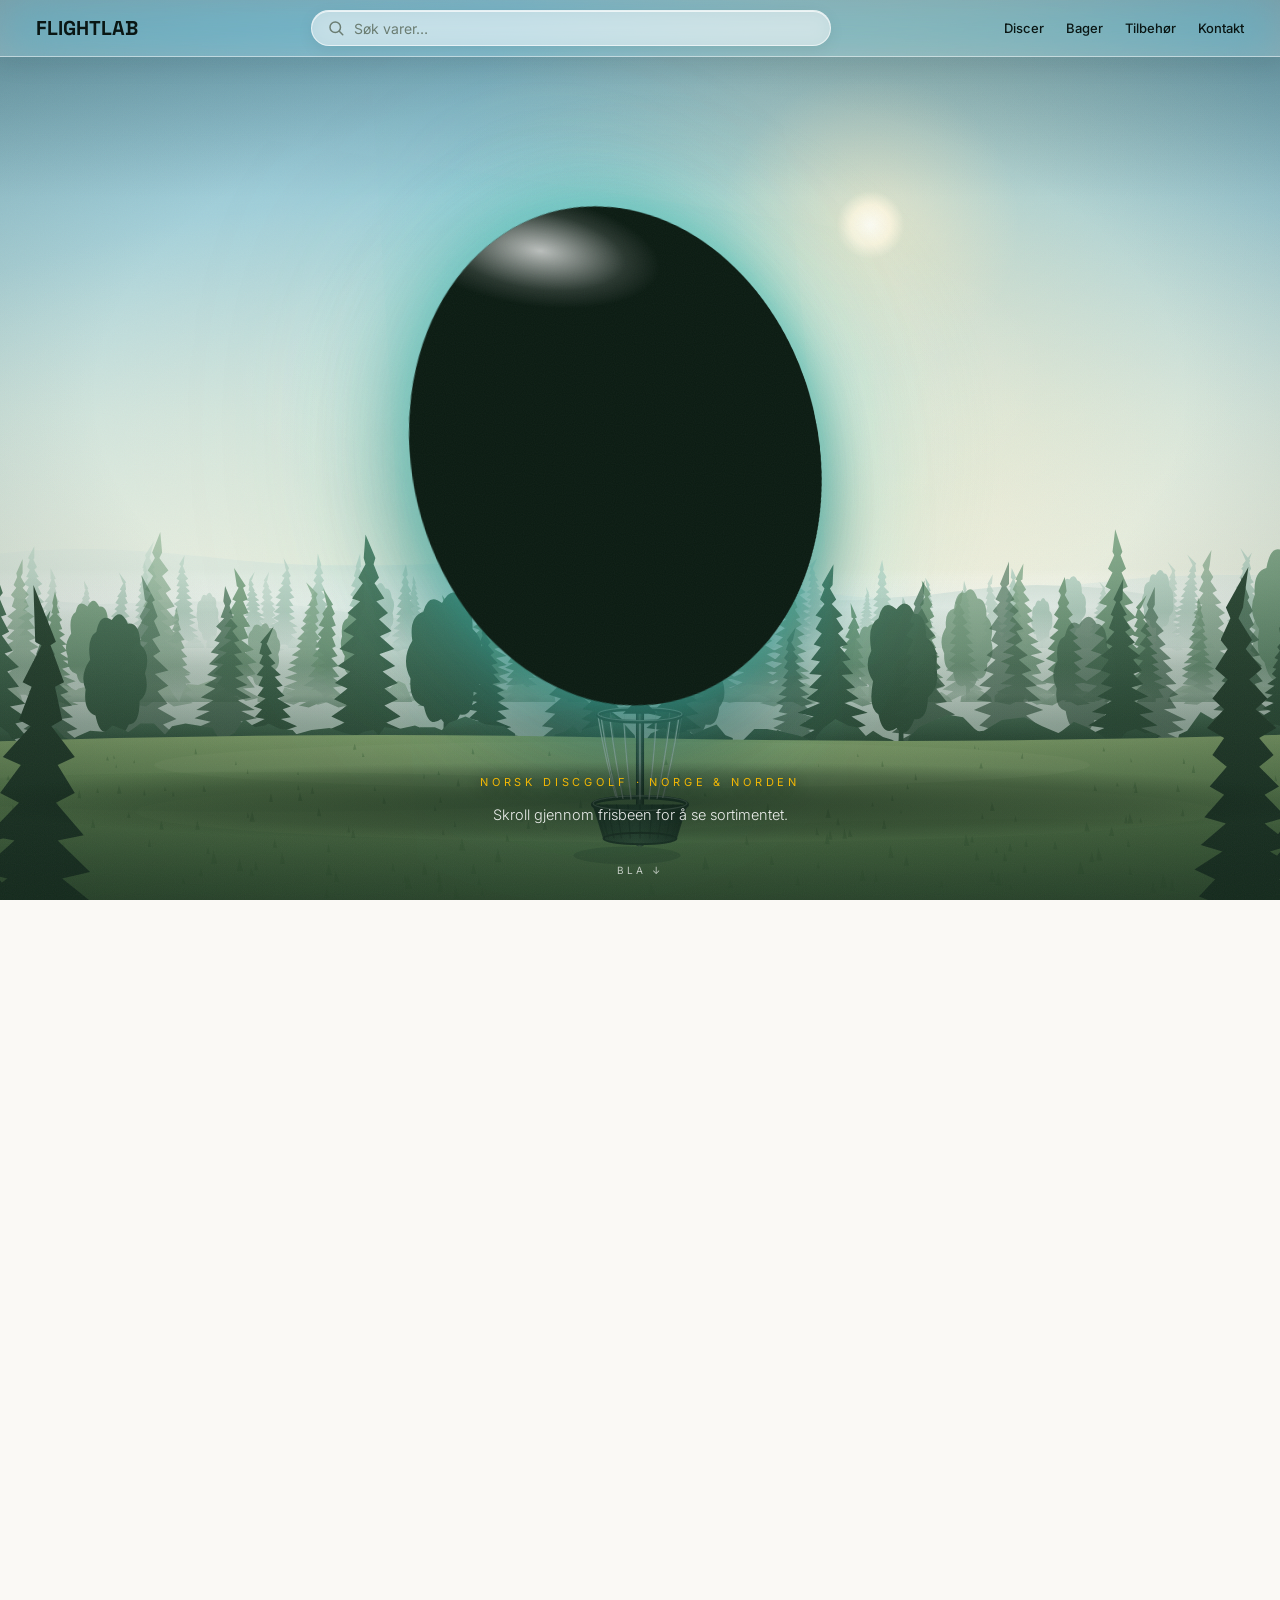
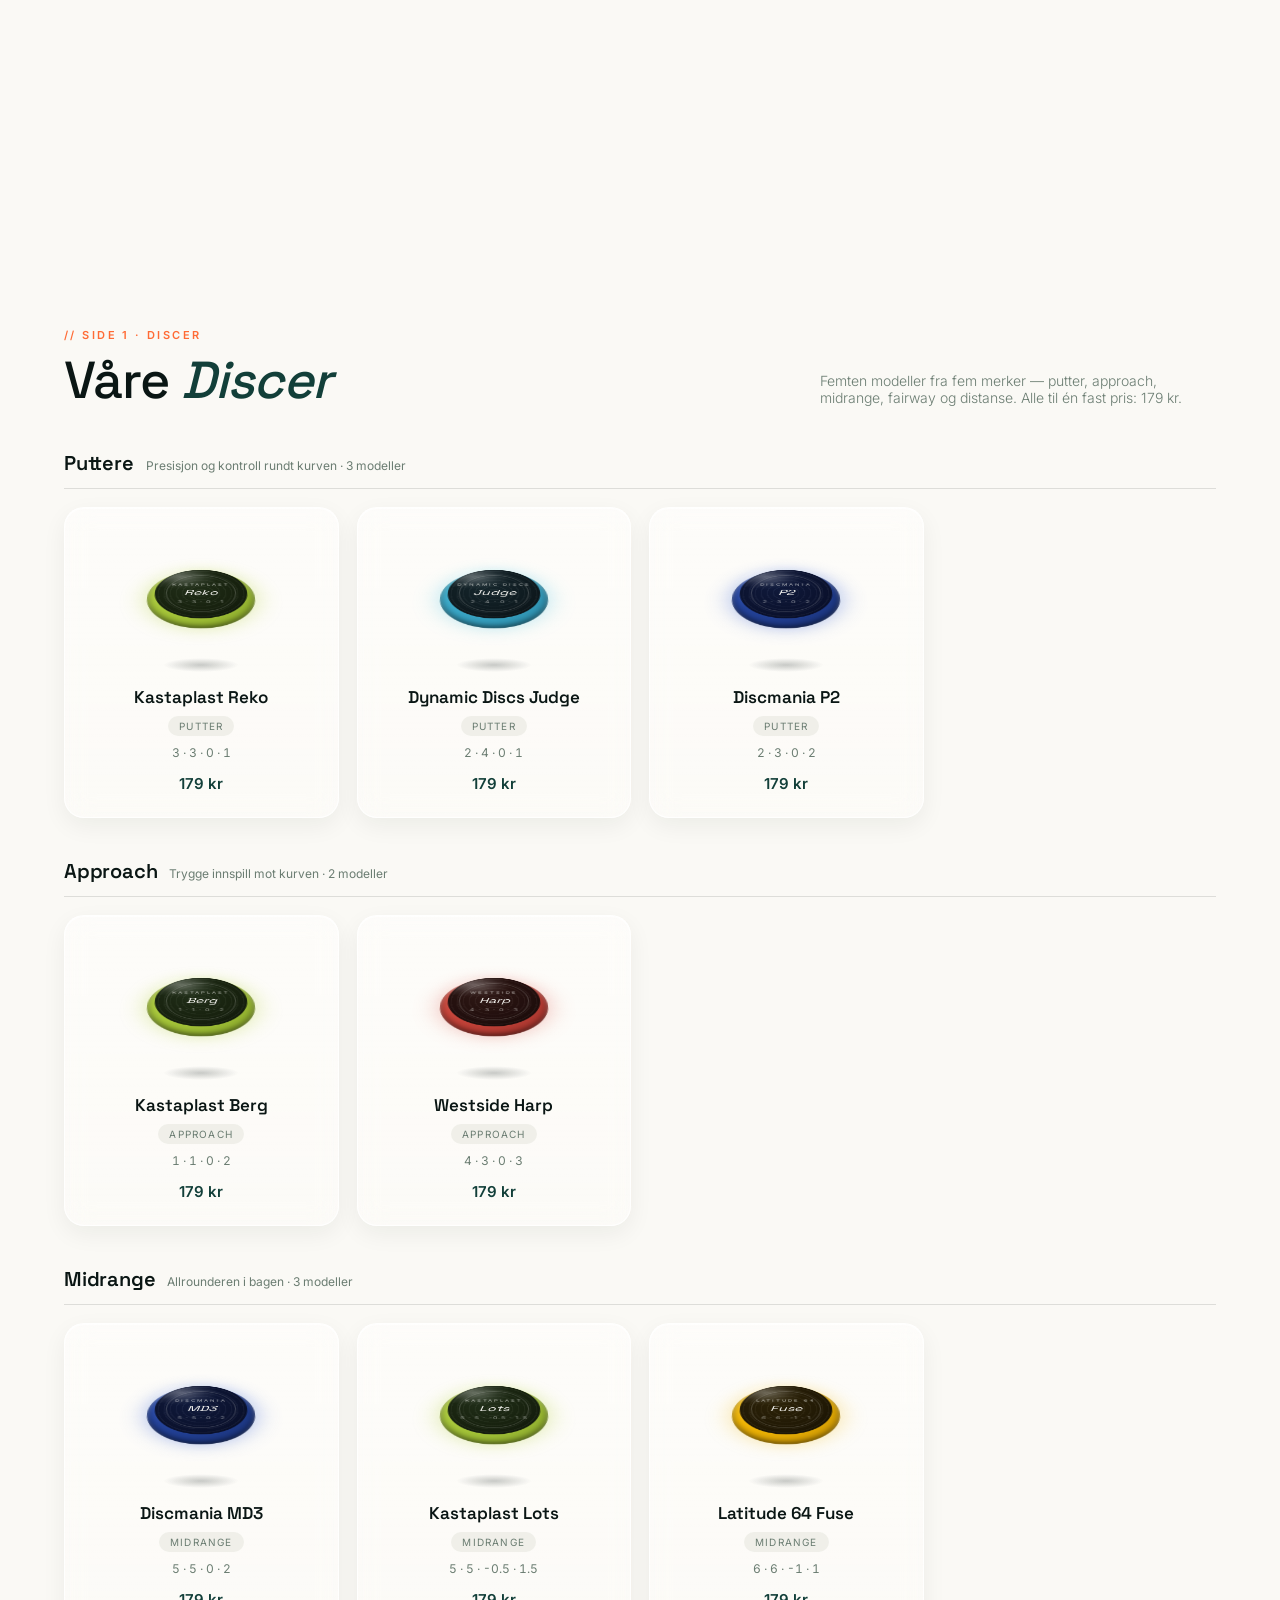
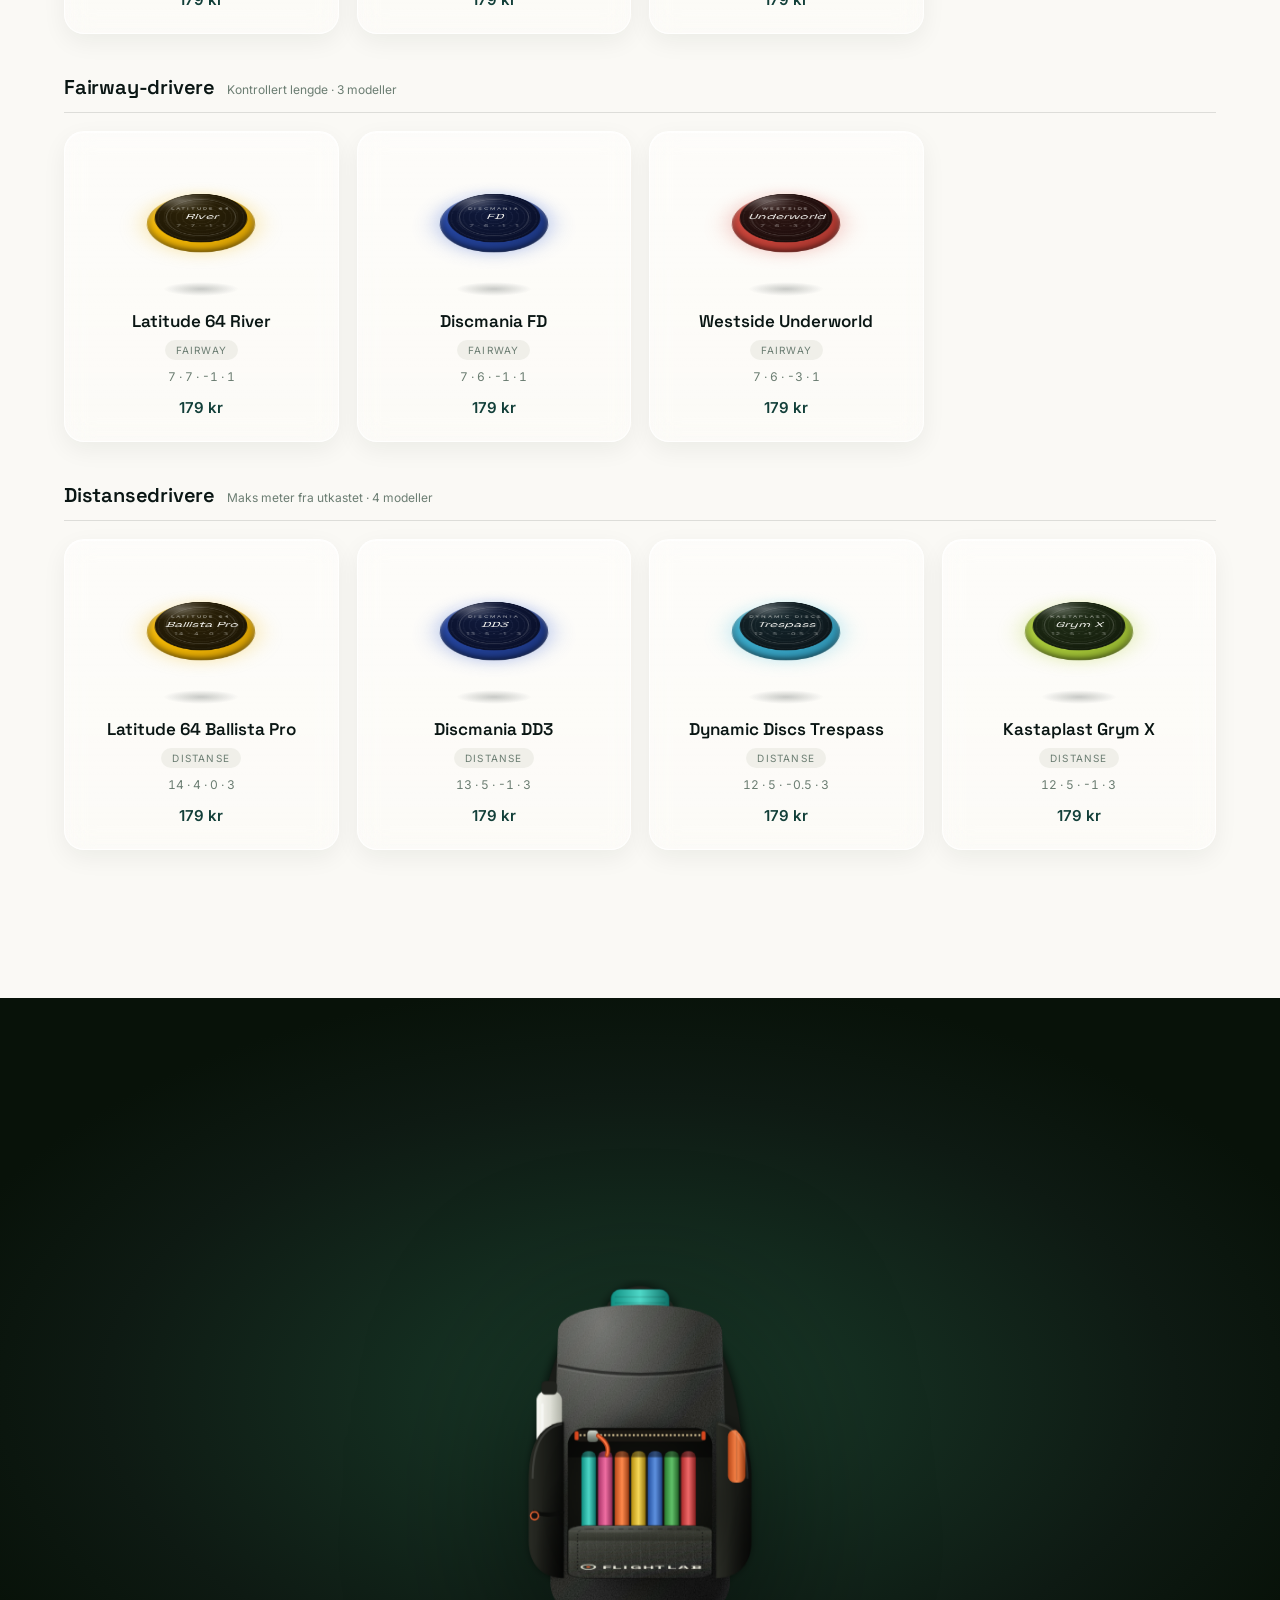
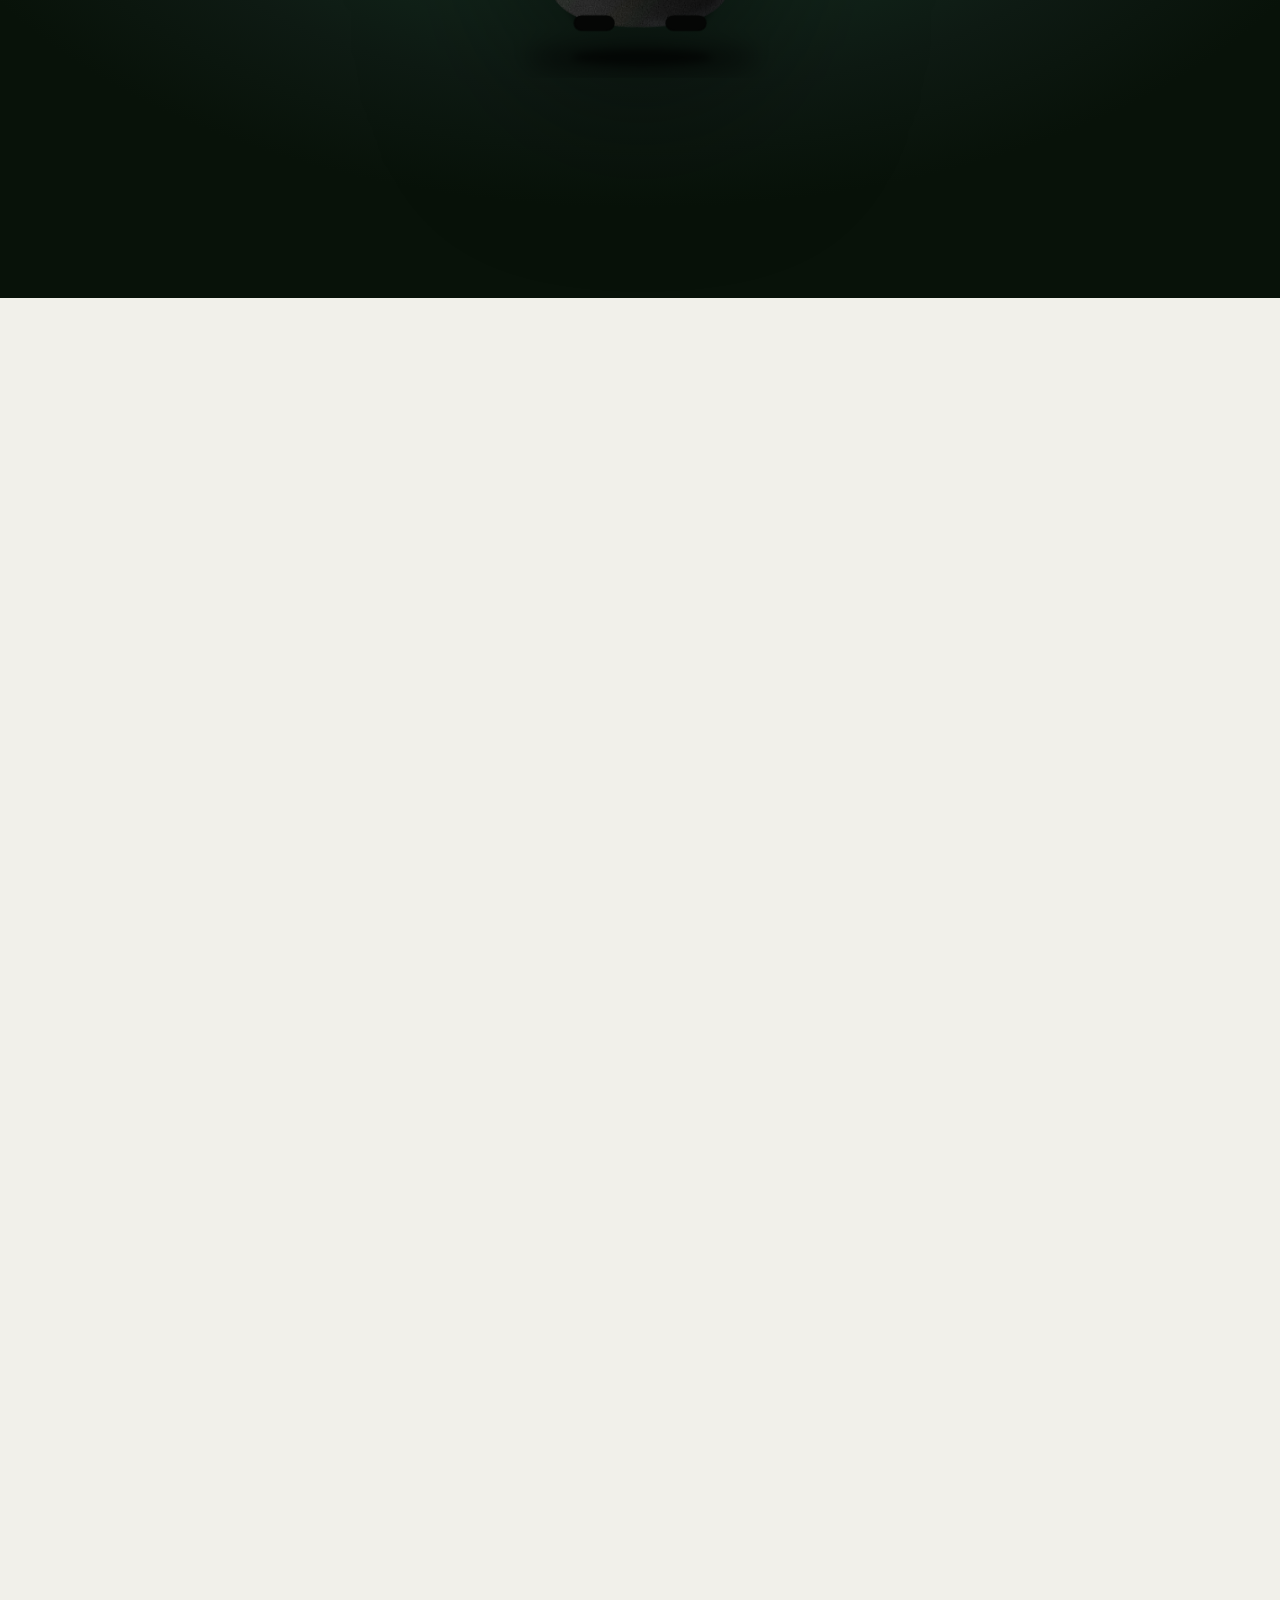
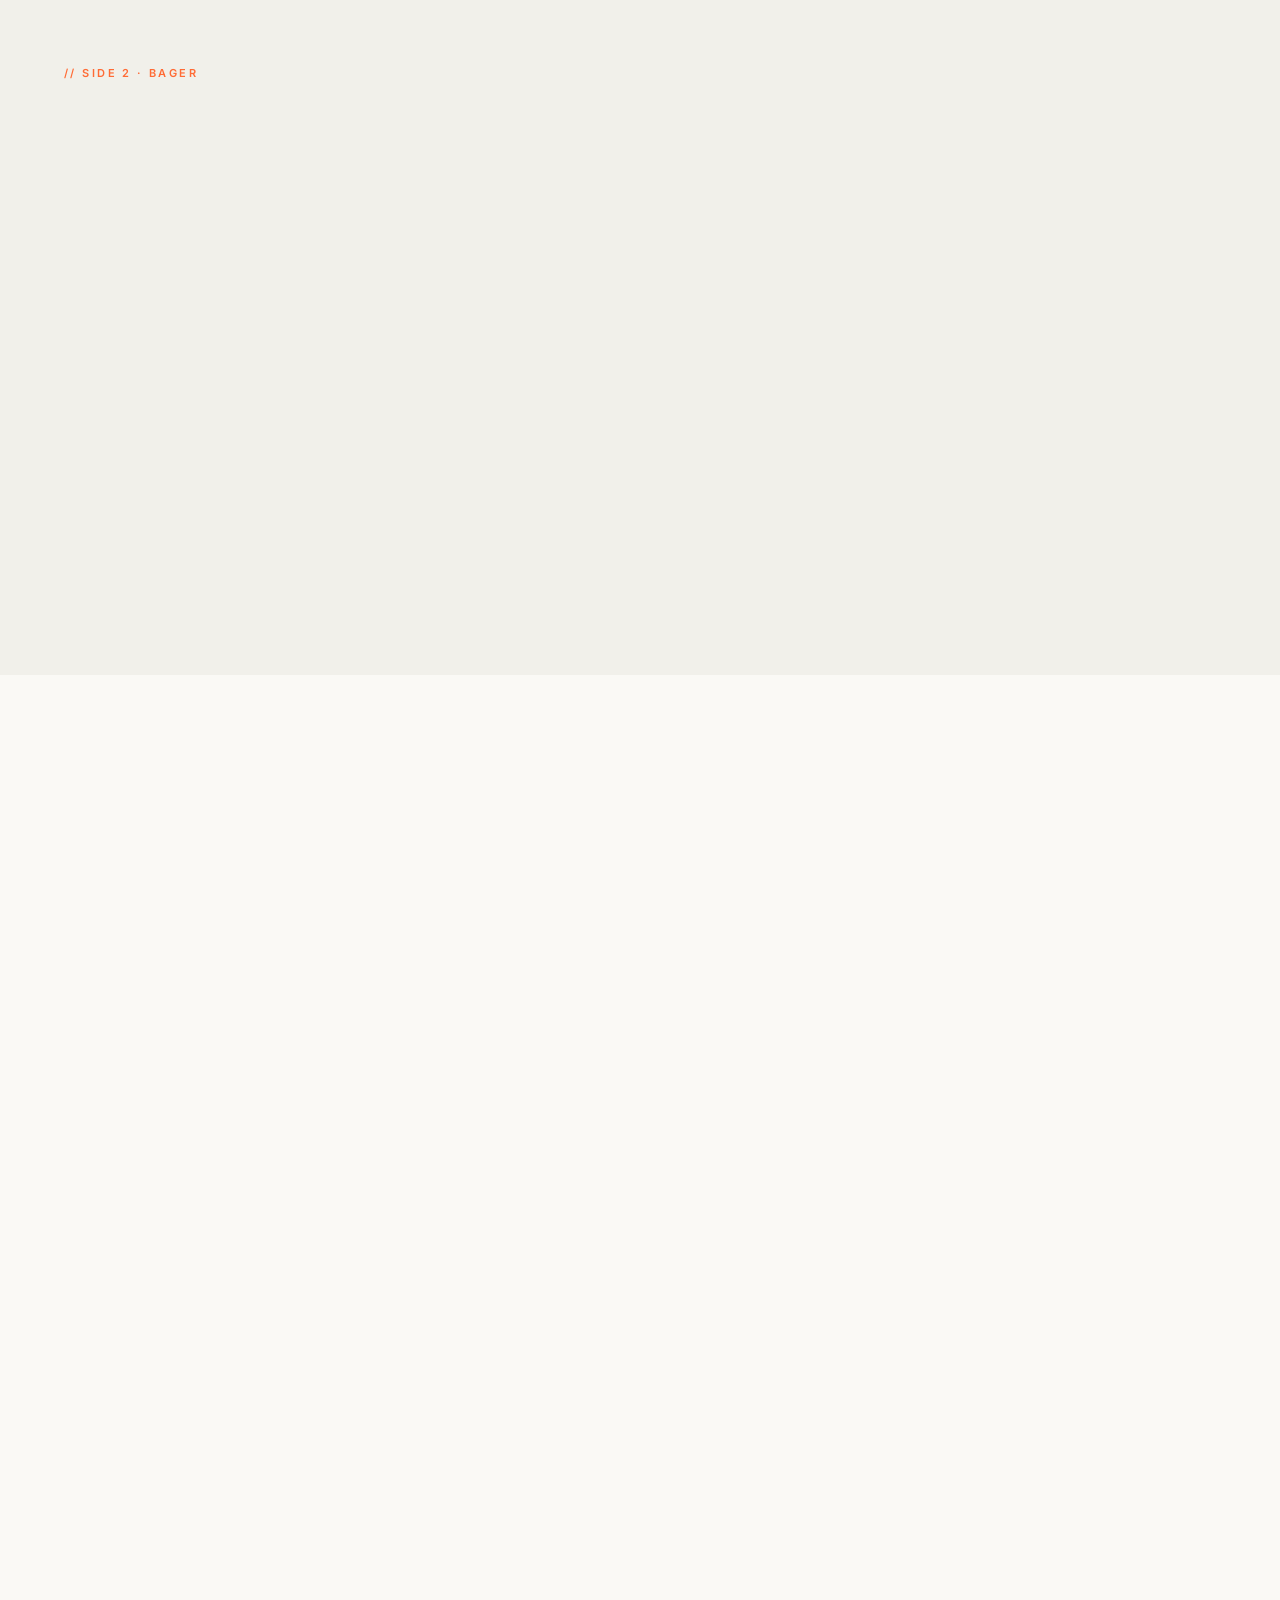
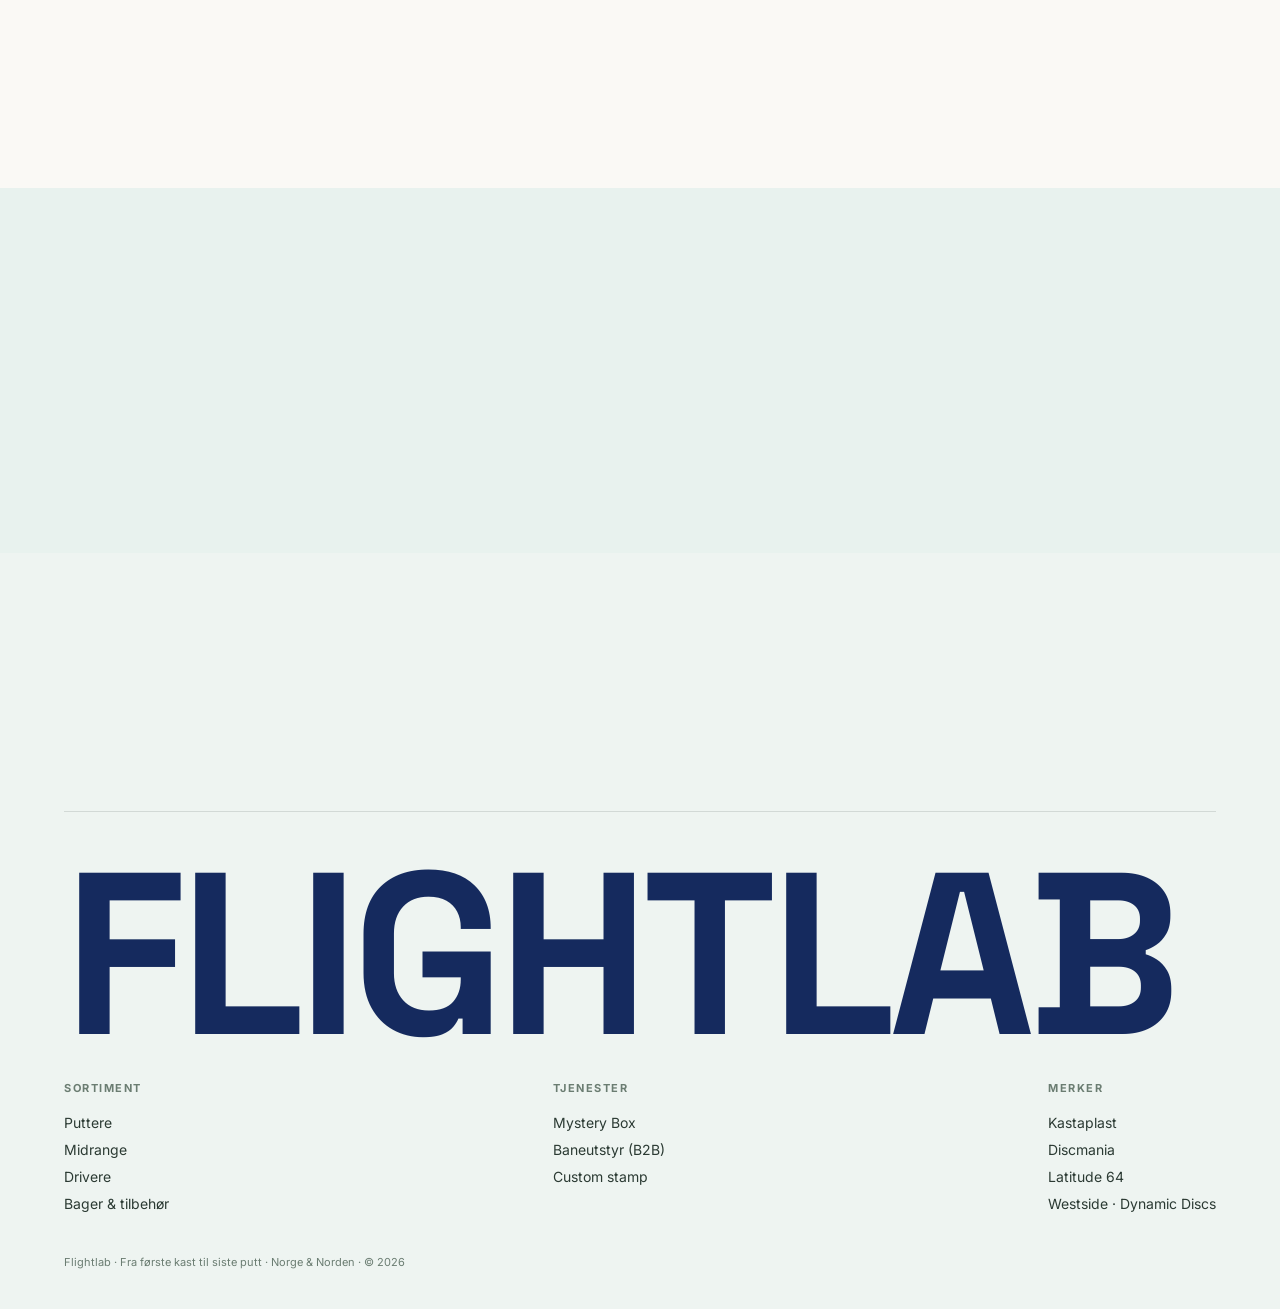
==== animated-sites/flightlab-cinematic/index.html @ b6833bf6 "feat(hero): replace spike ridges with a realistic sunlit forest backdrop The hero backdrop was two r" ====
<!DOCTYPE html>
<html lang="no">
<head>
<meta charset="UTF-8" />
<meta name="viewport" content="width=device-width, initial-scale=1.0" />
<title>Flightlab — Fly gjennom banen</title>
<meta name="description" content="Flightlab — norsk discgolfs nye hjem. Fly gjennom skogen i 3D og land i kurven. Discer fra Kastaplast, Discmania og Latitude 64 til 179 kr." />
<link rel="preconnect" href="https://fonts.googleapis.com" />
<link rel="preconnect" href="https://fonts.gstatic.com" crossorigin />
<link href="https://fonts.googleapis.com/css2?family=Space+Grotesk:wght@400;500;600;700&family=Inter:wght@300;400;500;600&display=swap" rel="stylesheet" />
<style>
:root{
  --paper:#FAF9F5; --ink:#0A1614; --forest:#123F39; --signal:#FF6B35; --gold:#F2B705;
  --teal:#33C6B4; --mut:#6b7d72; --line:rgba(10,22,20,.12);
  --glass:rgba(255,255,255,.24); --glass2:rgba(255,255,255,.46); --glassbrd:rgba(255,255,255,.6);
  --blur:blur(24px) saturate(190%);
  --h:'Space Grotesk',sans-serif; --b:'Inter',sans-serif;
}
*{margin:0;padding:0;box-sizing:border-box}
html{scroll-behavior:smooth}
body{background:var(--paper);color:var(--ink);font-family:var(--b);overflow-x:hidden;-webkit-font-smoothing:antialiased}
a{color:inherit;text-decoration:none}
.wrap{max-width:1280px;margin:0 auto;padding:0 clamp(20px,5vw,64px)}
.eyebrow{font-size:11px;font-weight:600;letter-spacing:.22em;text-transform:uppercase;color:var(--signal)}
/* ===== liquid-glass sticky nav with always-on search ===== */
nav{position:fixed;top:0;left:0;right:0;z-index:80;display:flex;align-items:center;gap:clamp(10px,2vw,22px);padding:10px clamp(14px,3.5vw,36px);
  background:var(--glass);backdrop-filter:var(--blur);-webkit-backdrop-filter:var(--blur);
  border-bottom:1px solid rgba(255,255,255,.5);box-shadow:0 6px 26px rgba(10,22,20,.08)}
nav .brand{font-family:var(--h);font-weight:700;font-size:20px;color:var(--ink);flex:none}
.navsearch{position:relative;flex:1;max-width:520px;margin:0 auto;display:flex;align-items:center;gap:9px;
  background:var(--glass2);border:1px solid var(--glassbrd);border-radius:999px;padding:8px 15px;
  backdrop-filter:blur(10px) saturate(160%);-webkit-backdrop-filter:blur(10px) saturate(160%);
  box-shadow:inset 0 1px 0 rgba(255,255,255,.7),0 4px 16px rgba(10,22,20,.07);transition:box-shadow .25s,border-color .25s}
.navsearch:focus-within{border-color:rgba(255,107,53,.5);box-shadow:inset 0 1px 0 rgba(255,255,255,.7),0 6px 22px rgba(255,107,53,.16)}
.navsearch svg{flex:none;color:var(--mut)}
.navsearch input{flex:1;border:none;outline:none;background:transparent;font-family:var(--b);font-size:14px;color:var(--ink);min-width:0}
.navsearch input::placeholder{color:var(--mut)}
.navsearch input::-webkit-search-cancel-button{-webkit-appearance:none}
.searchhint{position:absolute;top:calc(100% + 9px);left:0;right:0;display:none;padding:11px 16px;font-size:13px;color:var(--mut);
  background:var(--glass2);backdrop-filter:var(--blur);-webkit-backdrop-filter:var(--blur);
  border:1px solid var(--glassbrd);border-radius:16px;box-shadow:0 14px 40px rgba(10,22,20,.16)}
.searchhint.on{display:block}
.searchhint a{color:var(--signal);font-weight:600}
nav .nl{display:flex;gap:22px;align-items:center;flex:none}
nav .nl a{font-size:13px;font-weight:500;color:var(--ink);transition:color .2s}
nav .nl a:hover{color:var(--signal)}
@media(max-width:860px){nav .nl a:not(.cta){display:none}}
@media(max-width:520px){nav .brand{display:none}}

/* ===== SCROLL-ZOOM PORTALS (GPU transforms only — buttery, no lag) ===== */
/* Hero: the real Higgsfield clip autoplays behind a giant disc; scroll
   zooms INTO the disc and hands off to the catalogue. */
#journey{position:relative;height:380vh}
/* Bright, hazy morning sky with a low sun. Kept in CSS rather than the SVG
   so it scales with the viewport instead of being cropped on narrow phones. */
.scene{position:sticky;top:0;height:100vh;overflow:hidden;
  background:
    radial-gradient(circle 34px at 68% 25%,rgba(255,253,245,.98),rgba(255,247,225,.88) 58%,rgba(255,240,208,0) 100%),
    radial-gradient(circle 150px at 68% 25%,rgba(255,240,203,.5),rgba(255,236,190,0) 100%),
    radial-gradient(circle 420px at 68% 25%,rgba(255,228,168,.3),rgba(255,226,166,0) 100%),
    radial-gradient(130% 60% at 60% 58%,rgba(255,243,219,.55),rgba(255,243,219,0) 66%),
    linear-gradient(180deg,#79b6ce 0%,#a3d0da 24%,#c8e2dd 46%,#e2ede1 68%,#edf2e6 100%)}
/* soft atmospheric lift right around the floating disc */
.scene::before{content:"";position:absolute;inset:0;z-index:0;pointer-events:none;
  background:radial-gradient(44% 26% at 50% 42%,rgba(255,255,255,.32),transparent 74%)}
/* gentle ground shade — nothing like the old near-black wash */
.scene::after{content:"";position:absolute;left:0;right:0;bottom:0;height:28%;z-index:0;pointer-events:none;
  background:linear-gradient(180deg,transparent,rgba(26,52,35,.4))}
/* light vignette only; the caption gets its own scrim so white text stays
   readable without having to darken the whole sky */
.vtint{position:absolute;inset:0;z-index:1;pointer-events:none;
  background:radial-gradient(92% 74% at 50% 44%,transparent 46%,rgba(12,30,20,.3) 100%),
    linear-gradient(180deg,rgba(12,30,20,.2),transparent 22%,transparent 64%,rgba(12,30,20,.34))}
/* layered forest + fairway + basket, built once by JS (static, cheap) */
.scape{position:absolute;inset:0;z-index:0;pointer-events:none}
.scape svg{position:absolute;left:0;right:0;bottom:0;width:100%;height:62%;display:block}
/* the zoom target — a realistic moulded frisbee, level with the camera.
   It floats, glows and rocks gently back and forth; scrolling levels it
   out and flies you THROUGH its pressed rings — no hard direct zoom. */
.portal{position:absolute;inset:0;z-index:2;display:flex;align-items:center;justify-content:center;pointer-events:none;will-change:transform,opacity}
.hero-stage{position:relative;width:min(60vmin,500px);height:min(60vmin,500px);perspective:1200px;animation:bob 6.5s ease-in-out infinite}
.hero-stage .layer{position:absolute;inset:0;border-radius:50%}
@keyframes bob{0%,100%{transform:translateY(-7px)}50%{transform:translateY(7px)}}
/* Softer than it was: the daylight backdrop does the work now, so the aura
   only needs to lift the disc off the treeline, not tint the whole sky. */
.disc-aura{position:absolute;inset:-22%;border-radius:50%;
  background:radial-gradient(circle,rgba(120,240,225,.26) 20%,rgba(90,215,200,.11) 44%,rgba(90,215,200,.03) 60%,transparent 72%);
  animation:aura 4.5s ease-in-out infinite}
@keyframes aura{0%,100%{transform:scale(.96)}50%{transform:scale(1.07)}}
/* rest pose: standing upright, turned to the side and slanted; JS eases it
   square to the camera as the dive toward the rings begins */
.tilt{position:absolute;inset:0;transform:rotateY(36deg) rotateX(8deg);transform-style:preserve-3d;will-change:transform}
.hero-disc{position:absolute;inset:0;border-radius:50%;animation:rock 7s ease-in-out infinite;
  box-shadow:0 0 70px rgba(60,216,204,.55),0 0 180px rgba(46,190,178,.38),0 34px 90px rgba(0,0,0,.45)}
@keyframes rock{0%,100%{transform:rotateZ(-11deg)}50%{transform:rotateZ(11deg)}}
/* real product photo variant */
.hero-disc.photo{overflow:hidden;background:#0b1b12}
.hero-disc.photo img{width:100%;height:100%;object-fit:cover;border-radius:50%;transform:scale(1.16);display:block}
/* moulded plastic, lit flat from top-left: rim → shoulder → flight plate.
   Green colourway, soft pressed rings. */
.hd-rim{background:linear-gradient(135deg,#a4e8c0 0%,#2e9c5b 38%,#137043 72%,#06381f 100%);
  box-shadow:inset 0 0 0 2px rgba(4,44,24,.5),inset 0 7px 14px rgba(255,255,255,.32),inset 0 -10px 20px rgba(0,0,0,.45)}
.layer.hd-bevel{inset:7%;background:linear-gradient(135deg,#82d8a4,#23904f 55%,#0b562e 100%);
  box-shadow:inset 0 0 0 2.5px rgba(6,48,26,.45),inset 0 5px 10px rgba(255,255,255,.26),inset 0 -9px 18px rgba(0,0,0,.34)}
.layer.hd-face{inset:14%;background:linear-gradient(135deg,#79d49b 0%,#1e8b4b 52%,#0b5c30 100%);
  box-shadow:inset 0 0 0 2px rgba(8,52,30,.42),inset 0 3px 7px rgba(255,255,255,.2),inset 0 -6px 13px rgba(0,0,0,.26)}
.hd-face i{position:absolute;border-radius:50%;
  box-shadow:inset 0 0 0 2px rgba(6,50,28,.32),inset 0 4px 7px rgba(255,255,255,.14),inset 0 -4px 8px rgba(0,0,0,.17)}
.layer.hd-hub{inset:42.5%;background:linear-gradient(135deg,#85dba6,#23904f 60%,#0f6236);
  box-shadow:inset 0 0 0 2px rgba(8,52,30,.38),inset 0 3px 5px rgba(255,255,255,.28),inset 0 -3px 7px rgba(0,0,0,.3)}
/* anisotropic plastic sheen — rotates with the rock, so light plays across
   the plate as the disc moves */
.layer.hd-sheen{background:conic-gradient(from 210deg,rgba(255,255,255,.10),transparent 70deg,rgba(0,0,0,.13) 150deg,transparent 215deg,rgba(255,255,255,.07) 300deg,transparent 360deg)}
/* printed stamp on the flight plate (tonal ink, subtle emboss) */
.hd-stamp{position:absolute;inset:17%;display:flex;align-items:center;justify-content:center;pointer-events:none;opacity:.9}
.hd-stamp svg{width:100%;height:100%;filter:drop-shadow(0 1px 0 rgba(0,0,0,.3))}
.hd-noise{opacity:.16;background-image:url("data:image/svg+xml,%3Csvg xmlns='http://www.w3.org/2000/svg' width='200' height='200'%3E%3Cfilter id='n'%3E%3CfeTurbulence type='fractalNoise' baseFrequency='0.9'/%3E%3C/filter%3E%3Crect width='200' height='200' filter='url(%23n)'/%3E%3C/svg%3E")}
.hd-flash{position:absolute;top:5.4%;left:47.6%;width:4.8%;height:1.7%;border-radius:99px;background:rgba(10,66,36,.5)}
.hd-glare{background:radial-gradient(ellipse 44% 17% at 30% 11%,rgba(255,255,255,.72),rgba(255,255,255,.12) 46%,transparent 66%)}
.portalglow{position:absolute;inset:0;z-index:3;pointer-events:none;opacity:0;
  background:radial-gradient(circle at 50% 50%,#3fd0c2,#1f8a80 40%,#0a1614 72%)}
.grain{position:absolute;inset:0;z-index:4;pointer-events:none;opacity:.05;
  background-image:url("data:image/svg+xml,%3Csvg xmlns='http://www.w3.org/2000/svg' width='200' height='200'%3E%3Cfilter id='n'%3E%3CfeTurbulence type='fractalNoise' baseFrequency='0.9'/%3E%3C/filter%3E%3Crect width='200' height='200' filter='url(%23n)'/%3E%3C/svg%3E")}
/* branded intro loader */
#loader{position:absolute;inset:0;z-index:8;background:#060c09;display:flex;flex-direction:column;align-items:center;justify-content:center;gap:20px;transition:opacity .7s,filter .7s}
#loader.done{opacity:0;filter:blur(8px);pointer-events:none}
#loader .brand{font-family:var(--h);font-weight:700;letter-spacing:.4em;text-indent:.4em;font-size:24px;color:#fff}
#loader .ln{width:56px;height:1px;background:rgba(255,255,255,.25)}
/* bag zoom portal (between discs and bags) */
#bagportal{position:relative;height:240vh;background:#f1f0ea}
#bagportal .pin{position:sticky;top:0;height:100vh;overflow:hidden;display:flex;align-items:center;justify-content:center;
  background:radial-gradient(58% 46% at 50% 44%,#1a3d2b,#0E1A13 72%,#081209)}
#bagportal .bagbig{width:min(52vmin,400px);height:min(66vmin,510px);position:relative;
  display:flex;align-items:center;justify-content:center;transform-origin:50% 50.5%; /* the zipper */
  filter:drop-shadow(0 44px 90px rgba(0,0,0,.55));will-change:transform,opacity}
#bagportal .bagbig svg{width:100%;height:100%;display:block}
#bagportal .bpcap{position:absolute;z-index:3;top:12%;left:0;right:0;text-align:center;color:#fff;pointer-events:none;will-change:opacity}
#bagportal .bpcap .k{font-size:11px;letter-spacing:.35em;text-transform:uppercase;color:var(--gold);margin-bottom:10px}
#bagportal .bpcap h2{font-family:var(--h);font-weight:500;font-size:clamp(24px,4vw,44px)}

/* journey captions */
.jcap{position:absolute;left:0;right:0;top:50%;transform:translateY(-50%);z-index:6;text-align:center;padding:0 24px;pointer-events:none;opacity:0;transition:opacity .5s}
.jcap.show{opacity:1}
/* local scrim: keeps the white headline legible against the bright sky
   without dimming the scenery behind it */
.jcap::before{content:"";position:absolute;left:50%;top:50%;width:150%;height:260%;transform:translate(-50%,-50%);
  z-index:-1;pointer-events:none;
  background:radial-gradient(46% 38% at 50% 50%,rgba(8,22,15,.52),rgba(8,22,15,.22) 55%,rgba(8,22,15,0) 78%)}
.jcap .k{font-size:11px;letter-spacing:.35em;text-transform:uppercase;color:var(--gold);margin-bottom:14px;text-shadow:0 2px 12px rgba(0,0,0,.7)}
.jcap h1{font-family:var(--h);font-weight:700;font-size:clamp(46px,11vw,140px);line-height:.9;letter-spacing:-.03em;color:#fff;text-shadow:0 4px 18px rgba(6,18,12,.75),0 10px 46px rgba(6,18,12,.55)}
.jcap h2{font-family:var(--h);font-weight:500;font-size:clamp(28px,5vw,60px);letter-spacing:-.02em;color:#fff;text-shadow:0 4px 16px rgba(6,18,12,.75),0 8px 34px rgba(6,18,12,.5)}
.jcap p{margin:16px auto 0;max-width:40ch;font-size:14.5px;font-weight:300;line-height:1.7;color:rgba(255,255,255,.9)}
.jcap .btns{margin-top:26px;display:flex;gap:14px;justify-content:center;pointer-events:auto}
.btn{border:none;cursor:pointer;font-family:var(--b);font-size:13px;font-weight:600;padding:13px 26px;border-radius:999px;display:inline-flex;align-items:center;gap:8px;-webkit-tap-highlight-color:transparent;transition:transform .4s cubic-bezier(.34,1.5,.5,1),box-shadow .25s,background .25s}
.btn.p{background:var(--signal);color:#fff}.btn.p:hover{transform:translateY(-2px);box-shadow:0 10px 26px rgba(255,107,53,.4)}
/* Apple-style pointer press (iOS ignores :active without a handler) */
.pcard.pressing,.acard.pressing{transform:translateY(-3px) scale(.965)!important;transition:transform .11s ease-out!important}
.btn.pressing{transform:scale(.9)!important;transition:transform .1s ease-out!important}
nav .nl a.pressing,.brand.pressing{display:inline-block;transform:scale(.88)!important;transition:transform .1s ease-out!important}
.btn.g{background:rgba(255,255,255,.16);color:#fff;border:1px solid rgba(255,255,255,.45);backdrop-filter:blur(12px) saturate(160%);-webkit-backdrop-filter:blur(12px) saturate(160%)}
.scrollcue{position:absolute;bottom:24px;left:50%;transform:translateX(-50%);z-index:6;font-size:10px;letter-spacing:.3em;text-transform:uppercase;color:#fff;opacity:.7;transition:opacity .4s}
/* impact flash at the end */
.flash{position:absolute;inset:0;z-index:5;pointer-events:none;opacity:0;
  background:radial-gradient(circle at 50% 46%,rgba(255,213,77,.9),transparent 42%);mix-blend-mode:screen}

/* progress bar */
.prog{position:fixed;left:0;top:0;height:3px;width:0;background:linear-gradient(90deg,var(--signal),var(--gold));z-index:90}

/* ===== content sections ===== */
.rv{opacity:0;transform:translateY(30px);transition:opacity .9s cubic-bezier(.16,1,.3,1),transform .9s cubic-bezier(.16,1,.3,1)}
.rv.in{opacity:1;transform:none}
.sec{padding:clamp(80px,12vh,140px) 0}
.sec.light{background:var(--paper);color:var(--ink)}
.sec.dark{background:#e8f2ee;color:var(--ink)}
.sec-head{display:flex;justify-content:space-between;align-items:flex-end;gap:20px;flex-wrap:wrap;margin-bottom:44px}
.sec-head h2{font-family:var(--h);font-weight:500;font-size:clamp(28px,4.6vw,52px);line-height:1;letter-spacing:-.02em}
.sec-head h2 em{font-style:italic;color:var(--forest)}
.sec.dark .sec-head h2 em{color:var(--forest)}
.sec-head p{font-size:14px;font-weight:300;color:var(--mut);max-width:44ch;margin-top:10px}
.pgrid{display:grid;grid-template-columns:repeat(4,1fr);gap:18px}
@media(max-width:1000px){.pgrid{grid-template-columns:repeat(2,1fr)}}
@media(max-width:560px){.pgrid{grid-template-columns:repeat(3,minmax(0,1fr));gap:8px}
  .pcard{padding:12px 6px;border-radius:14px}
  .pcard .dw{height:74px}
  .pcard .disc-scene{zoom:.6}
  .pcard .shadow{width:48px;height:9px;margin-top:-4px}
  .pcard h3{font-size:11px;margin-top:6px;line-height:1.15}
  .pcard .cls{margin-top:6px;font-size:8px;letter-spacing:.06em;padding:3px 6px}
  .pcard .fn{display:none}
  .pcard .pr{margin-top:auto;padding-top:8px;font-size:12.5px}
  .disc-group{margin-bottom:26px}
  .disc-group .gt h3{font-size:16px}}
.disc-group{margin-bottom:40px}
.disc-group .gt{display:flex;align-items:baseline;gap:12px;margin-bottom:18px;border-bottom:1px solid var(--line);padding-bottom:12px}
.disc-group .gt h3{font-family:var(--h);font-weight:600;font-size:20px;letter-spacing:-.01em}
.disc-group .gt span{font-size:12px;color:var(--mut)}
.pcard{background:linear-gradient(180deg,rgba(255,255,255,.74),rgba(255,255,255,.56));border:1px solid rgba(255,255,255,.8);border-radius:20px;padding:24px 18px;display:flex;flex-direction:column;align-items:center;text-align:center;-webkit-tap-highlight-color:transparent;box-shadow:inset 0 1px 0 rgba(255,255,255,.7),0 8px 24px rgba(14,26,19,.06);transition:transform .42s cubic-bezier(.34,1.4,.5,1),box-shadow .3s}
.pcard:hover{transform:translateY(-6px);box-shadow:inset 0 1px 0 rgba(255,255,255,.85),0 20px 44px rgba(14,26,19,.14)}

.pcard .dw{height:132px;display:flex;align-items:center;justify-content:center}
.pcard .shadow{width:76px;height:14px;border-radius:50%;background:radial-gradient(ellipse,rgba(14,26,19,.22),transparent 70%);margin-top:-6px}
.pcard h3{font-family:var(--h);font-weight:600;font-size:17px;margin-top:14px}
.pcard .cls{margin-top:8px;font-size:10px;letter-spacing:.12em;text-transform:uppercase;color:var(--mut);background:#f0efe9;border-radius:999px;padding:4px 11px}
.pcard .fn{margin-top:9px;font-size:12px;color:var(--mut);font-variant-numeric:tabular-nums}
.pcard .pr{margin-top:auto;padding-top:14px;font-size:15px;font-weight:600;color:var(--forest)}
.disc-scene{perspective:800px}
/* Discs hold still (rotateX tilt) and only spin while hovered — avoids
   15+ continuous CSS animations compositing every frame. */
.disc3d{position:relative;transform-style:preserve-3d;transform:rotateX(58deg) rotateZ(0);animation:spin 15s linear infinite;animation-play-state:paused}
.pcard:hover .disc3d{animation-play-state:running}
@keyframes spin{from{transform:rotateX(58deg) rotateZ(0)}to{transform:rotateX(58deg) rotateZ(360deg)}}
.dl{position:absolute;inset:0;border-radius:50%}
.dface{display:flex;flex-direction:column;align-items:center;justify-content:center;gap:1px}
.dring{position:absolute;inset:12%;border-radius:50%;border:1px solid rgba(250,249,245,.22)}
.agrid{display:grid;grid-template-columns:repeat(4,1fr);gap:18px}
@media(max-width:1000px){.agrid{grid-template-columns:repeat(2,1fr)}}
@media(max-width:560px){.agrid{grid-template-columns:repeat(2,minmax(0,1fr));gap:10px}
  .acard .bd{padding:12px 12px 14px}.acard h4{font-size:14px}.acard .ad{font-size:11px}}
.acard{background:linear-gradient(180deg,rgba(255,255,255,.74),rgba(255,255,255,.56));border:1px solid rgba(255,255,255,.8);border-radius:20px;overflow:hidden;display:flex;flex-direction:column;-webkit-tap-highlight-color:transparent;box-shadow:inset 0 1px 0 rgba(255,255,255,.7),0 8px 24px rgba(14,26,19,.06);transition:transform .42s cubic-bezier(.34,1.4,.5,1),box-shadow .3s}
/* frosted glass only on desktop pointers (backdrop-filter is too heavy on mobile GPUs) */
@media(hover:hover) and (pointer:fine){
  .pcard,.acard{background:linear-gradient(180deg,rgba(255,255,255,.55),rgba(255,255,255,.36));backdrop-filter:blur(14px) saturate(160%);-webkit-backdrop-filter:blur(14px) saturate(160%)}
}
@media(hover:none){
  nav{background:rgba(247,249,246,.92);backdrop-filter:none;-webkit-backdrop-filter:none}
  .navsearch{background:rgba(255,255,255,.94);backdrop-filter:none;-webkit-backdrop-filter:none}
  .searchhint{background:rgba(255,255,255,.97);backdrop-filter:none;-webkit-backdrop-filter:none}
  .btn.g{backdrop-filter:none;-webkit-backdrop-filter:none;background:rgba(20,42,62,.86)}
  /* drop-shadow on scaled elements re-rasters every frame on mobile — drop it */
  #bagportal .bagbig{filter:none}
  .hd-stamp svg{filter:none}
}
.acard:hover{transform:translateY(-6px);box-shadow:inset 0 1px 0 rgba(255,255,255,.85),0 20px 44px rgba(14,26,19,.14)}

.acard .im{aspect-ratio:1;overflow:hidden;background:linear-gradient(135deg,#1B4332,#2E6B4F)}
.acard .im img{width:100%;height:100%;object-fit:cover;transition:transform .5s}
.acard:hover .im img{transform:scale(1.05)}
.acard .bd{padding:16px 16px 18px;flex:1;display:flex;flex-direction:column}
.acard h4{font-family:var(--h);font-weight:600;font-size:16px}
.acard .ad{font-size:11.5px;font-weight:300;color:var(--mut);margin-top:5px;line-height:1.5}
.acard .ap{margin-top:auto;padding-top:10px;font-size:14px;font-weight:600;color:var(--forest)}
.brandrow{display:flex;flex-wrap:wrap;gap:clamp(18px,4vw,54px);align-items:center;justify-content:center;margin-top:8px}
.brandrow span{font-family:var(--h);font-style:italic;font-size:clamp(18px,2.4vw,30px);color:var(--mut)}
/* footer */
footer{background:#eef4f1;color:var(--ink);padding:clamp(60px,9vh,110px) 0 40px}
.nlrow{display:grid;grid-template-columns:1.1fr 1fr;gap:40px;align-items:end;padding-bottom:56px;border-bottom:1px solid rgba(14,26,19,.12)}
.nlrow h2{font-family:var(--h);font-weight:500;font-size:clamp(26px,4vw,46px);line-height:1.02;letter-spacing:-.02em}
.nlrow h2 em{font-style:italic;color:var(--forest)}
.nlrow p{margin-top:14px;font-size:14px;font-weight:300;color:var(--mut);max-width:42ch}
.nlform{background:#fff;border:1px solid var(--line);border-radius:999px;padding:6px;display:flex;gap:8px;max-width:460px;margin-left:auto}
.nlform input{flex:1;background:transparent;border:none;outline:none;color:var(--ink);font-family:var(--b);font-size:14px;padding:12px 18px;min-width:0}
.nlform input::placeholder{color:var(--mut)}
.nlform button{border:none;cursor:pointer;background:var(--signal);color:#fff;border-radius:999px;padding:12px 24px;font-size:12px;font-weight:600;letter-spacing:.08em;text-transform:uppercase;white-space:nowrap}
.nlthanks{max-width:460px;margin-left:auto;padding:16px 24px;border-radius:999px;background:#fff;border:1px solid var(--line);font-size:14px}
.bigmark{font-family:var(--h);font-weight:700;font-size:clamp(64px,18vw,240px);line-height:.82;letter-spacing:-.03em;margin:48px 0 32px;color:#152a5e}
.fcols{display:flex;flex-wrap:wrap;gap:40px 64px;justify-content:space-between}
.fcols .grp h4{font-size:11px;letter-spacing:.14em;text-transform:uppercase;color:var(--mut);margin-bottom:14px}
.fcols .grp a{display:block;font-size:14px;color:#2b3a33;padding:5px 0}
.fbottom{margin-top:38px;font-size:11px;color:var(--mut)}
@media(max-width:760px){.nlrow{grid-template-columns:1fr}.nlform,.nlthanks{margin-left:0;width:100%;max-width:100%;min-width:0}}
:focus-visible{outline:2px solid var(--signal);outline-offset:3px}
@media (prefers-reduced-motion:reduce){.rv{opacity:1;transform:none}.disc3d,.hero-disc,.hero-stage,.disc-aura{animation:none}
  #journey{height:100vh}.scene{position:relative}}
</style>
</head>
<body>
<svg width="0" height="0" style="position:absolute" aria-hidden="true"><filter id="bagko" color-interpolation-filters="sRGB"><feColorMatrix type="matrix" values="1 0 0 0 0  0 1 0 0 0  0 0 1 0 0  -2 -2 -2 0 5.4" result="m"/><feComponentTransfer in="m"><feFuncA type="discrete" tableValues="0 0 1 1"/></feComponentTransfer></filter></svg>


<div class="prog" id="prog"></div>

<nav>
  <a href="#" class="brand">FLIGHTLAB</a>
  <form class="navsearch" id="searchform" role="search" action="/search" method="get">
    <svg width="18" height="18" viewBox="0 0 24 24" fill="none" stroke="currentColor" stroke-width="2" stroke-linecap="round"><circle cx="11" cy="11" r="7"/><path d="M21 21l-4.3-4.3"/></svg>
    <input type="search" name="q" id="q" placeholder="Søk varer…" autocomplete="off" aria-label="Søk" />
    <div class="searchhint" id="searchhint"></div>
  </form>
  <div class="nl">
    <a href="#discer">Discer</a>
    <a href="#bager">Bager</a>
    <a href="#tilbehor">Tilbehør</a>
    <a href="#nl" class="cta">Kontakt</a>
  </div>
</nav>

<!-- ===== Hero: real Higgsfield video autoplays; scroll ZOOMS INTO the disc ===== -->
<section id="journey">
  <div class="scene">
    <div class="scape" id="scape"></div>
    <div class="vtint"></div>
    <div class="portal" id="portal">
      <div class="hero-stage">
        <div class="disc-aura"></div>
        <div class="tilt" id="tilt">
          <div class="hero-disc photo">
            <img id="herodisc" src="https://www.fjellsport.no/assets/blobs/FL3-13769-TQ-073913aa93.jpeg?preset=medium&dpr=2" alt="Latitude 64 Opto Diamond" loading="eager">
            <div class="layer hd-glare"></div>
          </div>
        </div>
      </div>
    </div>
    <div class="portalglow" id="portalglow"></div>
    <div class="grain"></div>
    <div id="loader"><div class="ln"></div><div class="brand">FLIGHTLAB</div><div class="ln"></div></div>

    <div class="jcap show" data-show="0" data-hide="0.42" id="cap0" style="top:auto;bottom:8%;transform:none">
      <div class="k">Norsk discgolf · Norge &amp; Norden</div>
      <p style="margin-top:8px">Skroll gjennom frisbeen for å se sortimentet.</p>
    </div>
    <div class="jcap" data-show="0.5" data-hide="1.01">
      <div class="k">Latitude 64 · Kastaplast · Discmania</div>
      <h2>Fra første kast til siste putt</h2>
      <p>Premium discer, bager og tilbehør for spillere som krever mer.</p>
    </div>
    <div class="scrollcue" id="cue">Bla ↓</div>
  </div>
</section>

<section class="sec light" id="discer">
  <div class="wrap">
    <div class="sec-head">
      <div><div class="eyebrow rv">// Side 1 · Discer</div>
        <h2 class="rv" style="margin-top:12px">Våre <em>Discer</em></h2></div>
      <p class="rv">Femten modeller fra fem merker — putter, approach, midrange, fairway og distanse. Alle til én fast pris: 179 kr.</p>
    </div>
    <div id="disc-groups"></div>
  </div>
</section>

<!-- ===== Bag zoom portal: scroll ZOOMS INTO a bag → the bags section ===== -->
<section id="bagportal">
  <div class="pin">
    <div class="bpcap" id="bpcap"><div class="k">Side 2 · Bager</div><h2>Inn i baggen</h2></div>
    <div class="bagbig" id="bagbig">
      <svg viewBox="0 0 360 470" xmlns="http://www.w3.org/2000/svg" role="img" aria-label="Flightlab discgolf-sekk (Core Pro-stil)">
        <defs>
          <linearGradient id="bgShell" x1=".2" y1="0" x2=".85" y2="1">
            <stop offset="0" stop-color="#34362f"/><stop offset=".5" stop-color="#1c1e19"/><stop offset="1" stop-color="#0a0b09"/>
          </linearGradient>
          <linearGradient id="bgShellSide" x1="0" y1="0" x2="1" y2="0">
            <stop offset="0" stop-color="#2a2c25"/><stop offset="1" stop-color="#0c0d0b"/>
          </linearGradient>
          <linearGradient id="bgTan" x1=".2" y1="0" x2=".8" y2="1">
            <stop offset="0" stop-color="#45483f"/><stop offset=".5" stop-color="#26281f"/><stop offset="1" stop-color="#0e100c"/>
          </linearGradient>
          <linearGradient id="bgTanTop" x1="0" y1="0" x2="0" y2="1">
            <stop offset="0" stop-color="#4e5147"/><stop offset="1" stop-color="#22241c"/>
          </linearGradient>
          <linearGradient id="bgBottle" x1="0" y1="0" x2="1" y2="0">
            <stop offset="0" stop-color="#fbfbf6"/><stop offset=".55" stop-color="#dedfd6"/><stop offset="1" stop-color="#b0b2a7"/>
          </linearGradient>
          <linearGradient id="bgMetal" x1="0" y1="0" x2="0" y2="1">
            <stop offset="0" stop-color="#d8dcd2"/><stop offset=".5" stop-color="#8f978d"/><stop offset="1" stop-color="#5d655c"/>
          </linearGradient>
          <radialGradient id="bgOpen" cx=".5" cy=".4" r=".85">
            <stop offset="0" stop-color="#20211c"/><stop offset="1" stop-color="#040503"/>
          </radialGradient>
          <linearGradient id="bgDisc" x1="0" y1="0" x2="1" y2="0">
            <stop offset="0" stop-color="#cbc4b0"/><stop offset=".5" stop-color="#efe9d8"/><stop offset="1" stop-color="#b7b09a"/>
          </linearGradient>
          <linearGradient id="d1" x1="0" y1="0" x2="1" y2="0"><stop offset="0" stop-color="#0f8f82"/><stop offset=".5" stop-color="#4fd8c8"/><stop offset="1" stop-color="#0c6f66"/></linearGradient>
          <linearGradient id="d2" x1="0" y1="0" x2="1" y2="0"><stop offset="0" stop-color="#a83368"/><stop offset=".5" stop-color="#f06fa3"/><stop offset="1" stop-color="#8a2954"/></linearGradient>
          <linearGradient id="d3" x1="0" y1="0" x2="1" y2="0"><stop offset="0" stop-color="#b8481a"/><stop offset=".5" stop-color="#ff8a4d"/><stop offset="1" stop-color="#963a12"/></linearGradient>
          <linearGradient id="d4" x1="0" y1="0" x2="1" y2="0"><stop offset="0" stop-color="#b8900f"/><stop offset=".5" stop-color="#f7d95a"/><stop offset="1" stop-color="#8f6f0a"/></linearGradient>
          <linearGradient id="d5" x1="0" y1="0" x2="1" y2="0"><stop offset="0" stop-color="#2450a0"/><stop offset=".5" stop-color="#5f92e0"/><stop offset="1" stop-color="#1c3f80"/></linearGradient>
          <linearGradient id="d6" x1="0" y1="0" x2="1" y2="0"><stop offset="0" stop-color="#2a7c30"/><stop offset=".5" stop-color="#62c26a"/><stop offset="1" stop-color="#215f26"/></linearGradient>
          <linearGradient id="d7" x1="0" y1="0" x2="1" y2="0"><stop offset="0" stop-color="#a82828"/><stop offset=".5" stop-color="#f06a6a"/><stop offset="1" stop-color="#872020"/></linearGradient>
          <radialGradient id="bgKey" cx=".3" cy=".08" r="1"><stop offset="0" stop-color="#fff" stop-opacity=".3"/><stop offset=".5" stop-color="#fff" stop-opacity="0"/></radialGradient>
          <radialGradient id="bgAmb" cx=".85" cy=".95" r="1.1"><stop offset="0" stop-color="#000" stop-opacity=".55"/><stop offset=".55" stop-color="#000" stop-opacity="0"/></radialGradient>
          <pattern id="bgRip" width="9" height="9" patternUnits="userSpaceOnUse"><path d="M0 0H9M0 0V9" stroke="rgba(225,245,235,.06)" stroke-width="1"/></pattern>
          <filter id="bgFab" x="-4%" y="-4%" width="108%" height="108%"><feTurbulence type="fractalNoise" baseFrequency=".9" numOctaves="2" result="n"/><feColorMatrix in="n" type="matrix" values="0 0 0 0 1 0 0 0 0 1 0 0 0 0 1 0 0 0 .04 0" result="w"/><feComposite in="w" in2="SourceAlpha" operator="in" result="tex"/><feMerge><feMergeNode in="SourceGraphic"/><feMergeNode in="tex"/></feMerge></filter>
          <filter id="bgSoft" x="-60%" y="-60%" width="220%" height="220%"><feGaussianBlur stdDeviation="4"/></filter>
          <filter id="bgSoft2" x="-80%" y="-80%" width="260%" height="260%"><feGaussianBlur stdDeviation="12"/></filter>
          <clipPath id="bgBodyClip"><path d="M96 116 C96 98 128 88 180 88 C232 88 264 98 264 116 L272 372 C272 404 232 418 180 418 C128 418 88 404 88 372 Z"/></clipPath>
          <clipPath id="bgPockClip"><path d="M124 214 h112 a18 18 0 0 1 18 18 v118 a18 18 0 0 1 -18 18 h-112 a18 18 0 0 1 -18 -18 v-118 a18 18 0 0 1 18 -18 Z"/></clipPath>
          <clipPath id="bgLeftPk"><path d="M100 208 C74 212 66 236 66 268 L66 330 C66 356 82 368 102 368 L102 208 Z"/></clipPath>
          <clipPath id="bgRightPk"><path d="M260 208 C286 212 294 236 294 268 L294 330 C294 356 278 368 258 368 L258 208 Z"/></clipPath>
        </defs>

        <!-- ground shadow -->
        <ellipse cx="182" cy="450" rx="120" ry="13" fill="#000" opacity=".55" filter="url(#bgSoft2)"/>
        <ellipse cx="182" cy="449" rx="72" ry="8" fill="#000" opacity=".5" filter="url(#bgSoft)"/>

        <!-- shoulder straps (black, behind) -->
        <path d="M120 118 C74 190 76 330 126 402" fill="none" stroke="#000" stroke-opacity=".5" stroke-width="30" stroke-linecap="round" filter="url(#bgSoft)"/>
        <path d="M240 118 C286 190 284 330 234 402" fill="none" stroke="#000" stroke-opacity=".5" stroke-width="30" stroke-linecap="round" filter="url(#bgSoft)"/>
        <path d="M120 118 C74 190 76 330 126 402" fill="none" stroke="#191b17" stroke-width="24" stroke-linecap="round"/>
        <path d="M240 118 C286 190 284 330 234 402" fill="none" stroke="#191b17" stroke-width="24" stroke-linecap="round"/>

        <!-- carry handle -->
        <path d="M150 90 Q180 56 210 90" fill="none" stroke="#000" stroke-opacity=".4" stroke-width="16" stroke-linecap="round" filter="url(#bgSoft)"/>
        <path d="M152 90 Q180 60 208 90" fill="none" stroke="#22251f" stroke-width="12" stroke-linecap="round"/>
        <path d="M152 88 Q180 59 208 88" fill="none" stroke="rgba(255,255,255,.12)" stroke-width="2" stroke-linecap="round"/>

        <!-- cream disc edges peeking from the top putter pocket -->
        <rect x="150" y="72" width="60" height="26" rx="10" fill="url(#d1)"/>
        <path d="M154 80 h52 M154 86 h52" stroke="rgba(0,0,0,.12)" stroke-width="1.5"/>
        <rect x="150" y="72" width="60" height="26" rx="10" fill="none" stroke="rgba(0,0,0,.25)" stroke-width="1"/>

        <!-- black shell body -->
        <path d="M96 116 C96 98 128 88 180 88 C232 88 264 98 264 116 L272 372 C272 404 232 418 180 418 C128 418 88 404 88 372 Z" fill="url(#bgShell)" filter="url(#bgFab)"/>
        <g clip-path="url(#bgBodyClip)">
          <rect x="80" y="80" width="200" height="345" fill="url(#bgKey)"/>
          <rect x="80" y="80" width="200" height="345" fill="url(#bgAmb)"/>
          <path d="M96 150 Q180 168 264 150" stroke="rgba(0,0,0,.5)" stroke-width="3" fill="none"/>
          <path d="M96 153 Q180 171 264 153" stroke="rgba(255,255,255,.08)" stroke-width="1.4" fill="none"/>
          <path d="M264 116 L272 372 C272 400 236 416 186 416" stroke="rgba(210,230,255,.14)" stroke-width="3" fill="none" filter="url(#bgSoft)"/>
        </g>

        <!-- LEFT side pocket + white bottle -->
        <path d="M100 208 C74 212 66 236 66 268 L66 330 C66 356 82 368 102 368 L102 208 Z" fill="#000" opacity=".4" filter="url(#bgSoft)"/>
        <rect x="74" y="176" width="26" height="70" rx="10" fill="url(#bgBottle)"/>
        <rect x="79" y="166" width="16" height="14" rx="4" fill="#20221d"/>
        <line x1="80" y1="190" x2="80" y2="236" stroke="rgba(255,255,255,.5)" stroke-width="2.5" stroke-linecap="round"/>
        <path d="M100 208 C74 212 66 236 66 268 L66 330 C66 356 82 368 102 368 L102 208 Z" fill="url(#bgShellSide)"/>
        <g clip-path="url(#bgLeftPk)"><rect x="60" y="200" width="46" height="180" fill="url(#bgAmb)"/></g>
        <path d="M100 210 C78 214 70 236 70 266" stroke="rgba(255,255,255,.12)" stroke-width="2" fill="none"/>
        <path d="M70 300 q16 6 32 0" stroke="#0c0d0b" stroke-width="4" fill="none"/>
        <circle cx="72" cy="304" r="4" fill="#111" stroke="#FF6B35" stroke-width="1.4"/>

        <!-- RIGHT side pocket with disc edge -->
        <path d="M260 208 C286 212 294 236 294 268 L294 330 C294 356 278 368 258 368 L258 208 Z" fill="#000" opacity=".4" filter="url(#bgSoft)"/>
        <path d="M260 208 C286 212 294 236 294 268 L294 330 C294 356 278 368 258 368 L258 208 Z" fill="url(#bgShellSide)"/>
        <g clip-path="url(#bgRightPk)"><rect x="256" y="200" width="46" height="180" fill="url(#bgAmb)"/>
          <rect x="270" y="216" width="18" height="54" rx="7" fill="url(#d3)"/><path d="M279 218 v50" stroke="rgba(0,0,0,.2)" stroke-width="1.5"/>
        </g>
        <path d="M260 210 C282 214 290 236 290 266" stroke="rgba(255,255,255,.1)" stroke-width="2" fill="none"/>

        <!-- MAIN compartment interior (revealed when the tan flap folds down) -->
        <ellipse cx="180" cy="292" rx="76" ry="86" fill="#000" opacity=".4" filter="url(#bgSoft2)"/>
        <g id="bagint" opacity="0">
          <path d="M124 214 h112 a18 18 0 0 1 18 18 v118 a18 18 0 0 1 -18 18 h-112 a18 18 0 0 1 -18 -18 v-118 a18 18 0 0 1 18 -18 Z" fill="url(#bgOpen)"/>
          <g clip-path="url(#bgPockClip)">
            <rect x="120" y="238" width="15" height="104" rx="6" fill="url(#d1)"/><rect x="137" y="238" width="15" height="104" rx="6" fill="url(#d2)"/><rect x="154" y="238" width="15" height="104" rx="6" fill="url(#d3)"/><rect x="171" y="238" width="15" height="104" rx="6" fill="url(#d4)"/><rect x="188" y="238" width="15" height="104" rx="6" fill="url(#d5)"/><rect x="205" y="238" width="15" height="104" rx="6" fill="url(#d6)"/><rect x="222" y="238" width="15" height="104" rx="6" fill="url(#d7)"/>
            <g stroke="rgba(0,0,0,.22)" stroke-width="1.5"><path d="M135 240 v100"/><path d="M152 240 v100"/><path d="M169 240 v100"/><path d="M186 240 v100"/><path d="M203 240 v100"/><path d="M220 240 v100"/></g>
            <rect x="106" y="214" width="148" height="30" fill="#000" opacity=".45"/>
          </g>
        </g>

        <!-- TAN front flap (folds down on scroll) -->
        <g id="bagflap">
          <path d="M124 214 h112 a18 18 0 0 1 18 18 v118 a18 18 0 0 1 -18 18 h-112 a18 18 0 0 1 -18 -18 v-118 a18 18 0 0 1 18 -18 Z" fill="url(#bgTan)" filter="url(#bgFab)"/>
          <g clip-path="url(#bgPockClip)">
            <rect x="106" y="214" width="148" height="154" fill="url(#bgRip)"/>
            <rect x="106" y="214" width="148" height="44" fill="url(#bgTanTop)" opacity=".5"/>
            <rect x="106" y="214" width="148" height="40" fill="url(#bgKey)"/>
            <rect x="106" y="300" width="148" height="80" fill="url(#bgAmb)" opacity=".5"/>
            <rect x="116" y="224" width="128" height="130" rx="12" fill="none" stroke="rgba(0,0,0,.45)" stroke-width="1.4" stroke-dasharray="5 5"/>
            <circle cx="127" cy="335" r="7" fill="none" stroke="#edeedd" stroke-width="2"/>
            <circle cx="127" cy="335" r="2.2" fill="#FF6B35"/>
            <text x="141" y="340" font-family="'Space Grotesk',sans-serif" font-weight="700" font-size="13" letter-spacing="1" textLength="103" lengthAdjust="spacingAndGlyphs" fill="#f0efe1">FLIGHTLAB</text>
            <rect x="106" y="214" width="148" height="14" fill="#000" opacity=".22"/>
          </g>
          <path d="M124 214 h112 a18 18 0 0 1 18 18 v118 a18 18 0 0 1 -18 18 h-112 a18 18 0 0 1 -18 -18 v-118 a18 18 0 0 1 18 -18 Z" fill="none" stroke="#050605" stroke-width="1.5" opacity=".5"/>
        </g>

        <!-- top zipper across the tan panel; slider runs open on scroll -->
        <rect x="112" y="216" width="136" height="12" rx="6" fill="#1a1712"/>
        <line x1="118" y1="221.5" x2="242" y2="221.5" stroke="#cdba8f" stroke-width="2" stroke-dasharray="2 2.2"/>
        <rect x="113" y="217.5" width="4" height="9" rx="1.5" fill="#d9481f"/>
        <rect x="243" y="217.5" width="4" height="9" rx="1.5" fill="#d9481f"/>
        <g id="bagslider">
          <rect x="230" y="216.5" width="11" height="12" rx="3.5" fill="url(#bgMetal)"/>
          <path d="M241 222 q13 9 9 20" fill="none" stroke="#b5401a" stroke-width="4.5" stroke-linecap="round"/>
          <path d="M241 222 q13 9 9 20" fill="none" stroke="#ff7a45" stroke-width="1.8" stroke-linecap="round"/>
        </g>

        <!-- feet -->
        <rect x="112" y="406" width="42" height="16" rx="8" fill="#050605"/>
        <rect x="206" y="406" width="42" height="16" rx="8" fill="#050605"/>
      </svg>
    </div>
  </div>
</section>

<section class="sec" id="bager" style="background:#f1f0ea;color:var(--ink)">
  <div class="wrap">
    <div class="sec-head">
      <div><div class="eyebrow rv">// Side 2 · Bager</div>
        <h2 class="rv" style="margin-top:12px">Bær <em>utstyret</em></h2></div>
      <p class="rv">Fra en lett sling for en rask runde til en full turbag med stativ — for hver spiller.</p>
    </div>
    <div class="agrid" id="bgrid"></div>
  </div>
</section>

<section class="sec light" id="tilbehor">
  <div class="wrap">
    <div class="sec-head">
      <div><div class="eyebrow rv">// Side 2 · Tilbehør</div>
        <h2 class="rv" style="margin-top:12px">Alt rundt <em>kastet</em></h2></div>
      <p class="rv">Startsett, håndkle, flaske og småting som gjør runden bedre.</p>
    </div>
    <div class="agrid" id="agrid"></div>
  </div>
</section>

<section class="sec dark">
  <div class="wrap" style="text-align:center">
    <div class="eyebrow rv" style="color:var(--signal)">// Vi fører</div>
    <h2 class="rv" style="font-family:var(--h);font-weight:500;font-size:clamp(26px,4vw,46px);margin:12px 0 26px">Ledende discgolf-merker</h2>
    <div class="brandrow rv">
      <span>Kastaplast</span><span>Discmania</span><span>Latitude 64</span><span>Westside</span><span>Dynamic Discs</span>
    </div>
  </div>
</section>

<footer id="nl">
  <div class="wrap">
    <div class="nlrow">
      <div class="rv">
        <div class="eyebrow" style="color:var(--signal)">// Vi åpner snart</div>
        <h2 style="margin-top:12px">Bli med <em>fra starten</em></h2>
        <p>Meld deg på listen — få beskjed først når vi åpner, pluss rabatt på din første ordre.</p>
      </div>
      <form class="nlform rv" id="nlform">
        <input type="email" required placeholder="din@epost.no" aria-label="E-post" />
        <button type="submit">Meld Interesse</button>
      </form>
    </div>
    <div class="bigmark">FLIGHTLAB</div>
    <div class="fcols">
      <div class="grp"><h4>Sortiment</h4><a href="#discer">Puttere</a><a href="#discer">Midrange</a><a href="#discer">Drivere</a><a href="#tilbehor">Bager &amp; tilbehør</a></div>
      <div class="grp"><h4>Tjenester</h4><a href="#nl">Mystery Box</a><a href="#nl">Baneutstyr (B2B)</a><a href="#nl">Custom stamp</a></div>
      <div class="grp"><h4>Merker</h4><a href="#discer">Kastaplast</a><a href="#discer">Discmania</a><a href="#discer">Latitude 64</a><a href="#discer">Westside · Dynamic Discs</a></div>
    </div>
    <div class="fbottom">Flightlab · Fra første kast til siste putt · Norge &amp; Norden · © 2026</div>
  </div>
</footer>

<!-- Lenis 1.1.14 (MIT) inlined for offline-safe smooth momentum scrolling -->
<script>var k="1.1.14";function w(r,t,e){return Math.max(r,Math.min(t,e))}function _(r,t,e){return(1-e)*r+e*t}function z(r,t,e,i){return _(r,t,1-Math.exp(-e*i))}function x(r,t){return(r%t+t)%t}var y=class{isRunning=!1;value=0;from=0;to=0;currentTime=0;lerp;duration;easing;onUpdate;advance(t){if(!this.isRunning)return;let e=!1;if(this.duration&&this.easing){this.currentTime+=t;let i=w(0,this.currentTime/this.duration,1);e=i>=1;let s=e?1:this.easing(i);this.value=this.from+(this.to-this.from)*s}else this.lerp?(this.value=z(this.value,this.to,this.lerp*60,t),Math.round(this.value)===this.to&&(this.value=this.to,e=!0)):(this.value=this.to,e=!0);e&&this.stop(),this.onUpdate?.(this.value,e)}stop(){this.isRunning=!1}fromTo(t,e,{lerp:i,duration:s,easing:o,onStart:l,onUpdate:m}){this.from=this.value=t,this.to=e,this.lerp=i,this.duration=s,this.easing=o,this.currentTime=0,this.isRunning=!0,l?.(),this.onUpdate=m}};function N(r,t){let e;return function(...i){let s=this;clearTimeout(e),e=setTimeout(()=>{e=void 0,r.apply(s,i)},t)}}var E=class{constructor(t,e,{autoResize:i=!0,debounce:s=250}={}){this.wrapper=t;this.content=e;i&&(this.debouncedResize=N(this.resize,s),this.wrapper instanceof Window?window.addEventListener("resize",this.debouncedResize,!1):(this.wrapperResizeObserver=new ResizeObserver(this.debouncedResize),this.wrapperResizeObserver.observe(this.wrapper)),this.contentResizeObserver=new ResizeObserver(this.debouncedResize),this.contentResizeObserver.observe(this.content)),this.resize()}width=0;height=0;scrollHeight=0;scrollWidth=0;debouncedResize;wrapperResizeObserver;contentResizeObserver;destroy(){this.wrapperResizeObserver?.disconnect(),this.contentResizeObserver?.disconnect(),this.wrapper===window&&this.debouncedResize&&window.removeEventListener("resize",this.debouncedResize,!1)}resize=()=>{this.onWrapperResize(),this.onContentResize()};onWrapperResize=()=>{this.wrapper instanceof Window?(this.width=window.innerWidth,this.height=window.innerHeight):(this.width=this.wrapper.clientWidth,this.height=this.wrapper.clientHeight)};onContentResize=()=>{this.wrapper instanceof Window?(this.scrollHeight=this.content.scrollHeight,this.scrollWidth=this.content.scrollWidth):(this.scrollHeight=this.wrapper.scrollHeight,this.scrollWidth=this.wrapper.scrollWidth)};get limit(){return{x:this.scrollWidth-this.width,y:this.scrollHeight-this.height}}};var g=class{events={};emit(t,...e){let i=this.events[t]||[];for(let s=0,o=i.length;s<o;s++)i[s]?.(...e)}on(t,e){return this.events[t]?.push(e)||(this.events[t]=[e]),()=>{this.events[t]=this.events[t]?.filter(i=>e!==i)}}off(t,e){this.events[t]=this.events[t]?.filter(i=>e!==i)}destroy(){this.events={}}};var R=100/6,p={passive:!1},T=class{constructor(t,e={wheelMultiplier:1,touchMultiplier:1}){this.element=t;this.options=e;window.addEventListener("resize",this.onWindowResize,!1),this.onWindowResize(),this.element.addEventListener("wheel",this.onWheel,p),this.element.addEventListener("touchstart",this.onTouchStart,p),this.element.addEventListener("touchmove",this.onTouchMove,p),this.element.addEventListener("touchend",this.onTouchEnd,p)}touchStart={x:0,y:0};lastDelta={x:0,y:0};window={width:0,height:0};emitter=new g;on(t,e){return this.emitter.on(t,e)}destroy(){this.emitter.destroy(),window.removeEventListener("resize",this.onWindowResize,!1),this.element.removeEventListener("wheel",this.onWheel,p),this.element.removeEventListener("touchstart",this.onTouchStart,p),this.element.removeEventListener("touchmove",this.onTouchMove,p),this.element.removeEventListener("touchend",this.onTouchEnd,p)}onTouchStart=t=>{let{clientX:e,clientY:i}=t.targetTouches?t.targetTouches[0]:t;this.touchStart.x=e,this.touchStart.y=i,this.lastDelta={x:0,y:0},this.emitter.emit("scroll",{deltaX:0,deltaY:0,event:t})};onTouchMove=t=>{let{clientX:e,clientY:i}=t.targetTouches?t.targetTouches[0]:t,s=-(e-this.touchStart.x)*this.options.touchMultiplier,o=-(i-this.touchStart.y)*this.options.touchMultiplier;this.touchStart.x=e,this.touchStart.y=i,this.lastDelta={x:s,y:o},this.emitter.emit("scroll",{deltaX:s,deltaY:o,event:t})};onTouchEnd=t=>{this.emitter.emit("scroll",{deltaX:this.lastDelta.x,deltaY:this.lastDelta.y,event:t})};onWheel=t=>{let{deltaX:e,deltaY:i,deltaMode:s}=t,o=s===1?R:s===2?this.window.width:1,l=s===1?R:s===2?this.window.height:1;e*=o,i*=l,e*=this.options.wheelMultiplier,i*=this.options.wheelMultiplier,this.emitter.emit("scroll",{deltaX:e,deltaY:i,event:t})};onWindowResize=()=>{this.window={width:window.innerWidth,height:window.innerHeight}}};var L=class{_isScrolling=!1;_isStopped=!1;_isLocked=!1;_preventNextNativeScrollEvent=!1;_resetVelocityTimeout=null;isTouching;time=0;userData={};lastVelocity=0;velocity=0;direction=0;options;targetScroll;animatedScroll;animate=new y;emitter=new g;dimensions;virtualScroll;constructor({wrapper:t=window,content:e=document.documentElement,eventsTarget:i=t,smoothWheel:s=!0,syncTouch:o=!1,syncTouchLerp:l=.075,touchInertiaMultiplier:m=35,duration:v,easing:u=C=>Math.min(1,1.001-Math.pow(2,-10*C)),lerp:h=.1,infinite:c=!1,orientation:b="vertical",gestureOrientation:n="vertical",touchMultiplier:a=1,wheelMultiplier:f=1,autoResize:S=!0,prevent:d,virtualScroll:M,overscroll:O=!0,__experimental__naiveDimensions:H=!1}={}){window.lenisVersion=k,(!t||t===document.documentElement||t===document.body)&&(t=window),this.options={wrapper:t,content:e,eventsTarget:i,smoothWheel:s,syncTouch:o,syncTouchLerp:l,touchInertiaMultiplier:m,duration:v,easing:u,lerp:h,infinite:c,gestureOrientation:n,orientation:b,touchMultiplier:a,wheelMultiplier:f,autoResize:S,prevent:d,virtualScroll:M,overscroll:O,__experimental__naiveDimensions:H},this.dimensions=new E(t,e,{autoResize:S}),this.updateClassName(),this.targetScroll=this.animatedScroll=this.actualScroll,this.options.wrapper.addEventListener("scroll",this.onNativeScroll,!1),this.options.wrapper.addEventListener("pointerdown",this.onPointerDown,!1),this.virtualScroll=new T(i,{touchMultiplier:a,wheelMultiplier:f}),this.virtualScroll.on("scroll",this.onVirtualScroll)}destroy(){this.emitter.destroy(),this.options.wrapper.removeEventListener("scroll",this.onNativeScroll,!1),this.options.wrapper.removeEventListener("pointerdown",this.onPointerDown,!1),this.virtualScroll.destroy(),this.dimensions.destroy(),this.cleanUpClassName()}on(t,e){return this.emitter.on(t,e)}off(t,e){return this.emitter.off(t,e)}setScroll(t){this.isHorizontal?this.rootElement.scrollLeft=t:this.rootElement.scrollTop=t}onPointerDown=t=>{t.button===1&&this.reset()};onVirtualScroll=t=>{if(typeof this.options.virtualScroll=="function"&&this.options.virtualScroll(t)===!1)return;let{deltaX:e,deltaY:i,event:s}=t;if(this.emitter.emit("virtual-scroll",{deltaX:e,deltaY:i,event:s}),s.ctrlKey||s.lenisStopPropagation)return;let o=s.type.includes("touch"),l=s.type.includes("wheel");if(this.isTouching=s.type==="touchstart"||s.type==="touchmove",this.options.syncTouch&&o&&s.type==="touchstart"&&!this.isStopped&&!this.isLocked){this.reset();return}let v=e===0&&i===0,u=this.options.gestureOrientation==="vertical"&&i===0||this.options.gestureOrientation==="horizontal"&&e===0;if(v||u)return;let h=s.composedPath();h=h.slice(0,h.indexOf(this.rootElement));let c=this.options.prevent;if(h.find(d=>d instanceof HTMLElement&&(typeof c=="function"&&c?.(d)||d.hasAttribute?.("data-lenis-prevent")||o&&d.hasAttribute?.("data-lenis-prevent-touch")||l&&d.hasAttribute?.("data-lenis-prevent-wheel"))))return;if(this.isStopped||this.isLocked){s.preventDefault();return}if(!(this.options.syncTouch&&o||this.options.smoothWheel&&l)){this.isScrolling="native",this.animate.stop(),s.lenisStopPropagation=!0;return}let n=i;this.options.gestureOrientation==="both"?n=Math.abs(i)>Math.abs(e)?i:e:this.options.gestureOrientation==="horizontal"&&(n=e),(!this.options.overscroll||this.options.infinite||this.options.wrapper!==window&&(this.animatedScroll>0&&this.animatedScroll<this.limit||this.animatedScroll===0&&i>0||this.animatedScroll===this.limit&&i<0))&&(s.lenisStopPropagation=!0),s.preventDefault();let a=o&&this.options.syncTouch,S=o&&s.type==="touchend"&&Math.abs(n)>5;S&&(n=this.velocity*this.options.touchInertiaMultiplier),this.scrollTo(this.targetScroll+n,{programmatic:!1,...a?{lerp:S?this.options.syncTouchLerp:1}:{lerp:this.options.lerp,duration:this.options.duration,easing:this.options.easing}})};resize(){this.dimensions.resize(),this.animatedScroll=this.targetScroll=this.actualScroll,this.emit()}emit(){this.emitter.emit("scroll",this)}onNativeScroll=()=>{if(this._resetVelocityTimeout!==null&&(clearTimeout(this._resetVelocityTimeout),this._resetVelocityTimeout=null),this._preventNextNativeScrollEvent){this._preventNextNativeScrollEvent=!1;return}if(this.isScrolling===!1||this.isScrolling==="native"){let t=this.animatedScroll;this.animatedScroll=this.targetScroll=this.actualScroll,this.lastVelocity=this.velocity,this.velocity=this.animatedScroll-t,this.direction=Math.sign(this.animatedScroll-t),this.isScrolling="native",this.emit(),this.velocity!==0&&(this._resetVelocityTimeout=setTimeout(()=>{this.lastVelocity=this.velocity,this.velocity=0,this.isScrolling=!1,this.emit()},400))}};reset(){this.isLocked=!1,this.isScrolling=!1,this.animatedScroll=this.targetScroll=this.actualScroll,this.lastVelocity=this.velocity=0,this.animate.stop()}start(){this.isStopped&&(this.isStopped=!1,this.reset())}stop(){this.isStopped||(this.isStopped=!0,this.animate.stop(),this.reset())}raf(t){let e=t-(this.time||t);this.time=t,this.animate.advance(e*.001)}scrollTo(t,{offset:e=0,immediate:i=!1,lock:s=!1,duration:o=this.options.duration,easing:l=this.options.easing,lerp:m=this.options.lerp,onStart:v,onComplete:u,force:h=!1,programmatic:c=!0,userData:b}={}){if(!((this.isStopped||this.isLocked)&&!h)){if(typeof t=="string"&&["top","left","start"].includes(t))t=0;else if(typeof t=="string"&&["bottom","right","end"].includes(t))t=this.limit;else{let n;if(typeof t=="string"?n=document.querySelector(t):t instanceof HTMLElement&&t?.nodeType&&(n=t),n){if(this.options.wrapper!==window){let f=this.rootElement.getBoundingClientRect();e-=this.isHorizontal?f.left:f.top}let a=n.getBoundingClientRect();t=(this.isHorizontal?a.left:a.top)+this.animatedScroll}}if(typeof t=="number"){if(t+=e,t=Math.round(t),this.options.infinite?c&&(this.targetScroll=this.animatedScroll=this.scroll):t=w(0,t,this.limit),t===this.targetScroll){v?.(this),u?.(this);return}if(this.userData=b??{},i){this.animatedScroll=this.targetScroll=t,this.setScroll(this.scroll),this.reset(),this.preventNextNativeScrollEvent(),this.emit(),u?.(this),this.userData={};return}c||(this.targetScroll=t),this.animate.fromTo(this.animatedScroll,t,{duration:o,easing:l,lerp:m,onStart:()=>{s&&(this.isLocked=!0),this.isScrolling="smooth",v?.(this)},onUpdate:(n,a)=>{this.isScrolling="smooth",this.lastVelocity=this.velocity,this.velocity=n-this.animatedScroll,this.direction=Math.sign(this.velocity),this.animatedScroll=n,this.setScroll(this.scroll),c&&(this.targetScroll=n),a||this.emit(),a&&(this.reset(),this.emit(),u?.(this),this.userData={},this.preventNextNativeScrollEvent())}})}}}preventNextNativeScrollEvent(){this._preventNextNativeScrollEvent=!0,requestAnimationFrame(()=>{this._preventNextNativeScrollEvent=!1})}get rootElement(){return this.options.wrapper===window?document.documentElement:this.options.wrapper}get limit(){return this.options.__experimental__naiveDimensions?this.isHorizontal?this.rootElement.scrollWidth-this.rootElement.clientWidth:this.rootElement.scrollHeight-this.rootElement.clientHeight:this.dimensions.limit[this.isHorizontal?"x":"y"]}get isHorizontal(){return this.options.orientation==="horizontal"}get actualScroll(){return this.isHorizontal?this.rootElement.scrollLeft:this.rootElement.scrollTop}get scroll(){return this.options.infinite?x(this.animatedScroll,this.limit):this.animatedScroll}get progress(){return this.limit===0?1:this.scroll/this.limit}get isScrolling(){return this._isScrolling}set isScrolling(t){this._isScrolling!==t&&(this._isScrolling=t,this.updateClassName())}get isStopped(){return this._isStopped}set isStopped(t){this._isStopped!==t&&(this._isStopped=t,this.updateClassName())}get isLocked(){return this._isLocked}set isLocked(t){this._isLocked!==t&&(this._isLocked=t,this.updateClassName())}get isSmooth(){return this.isScrolling==="smooth"}get className(){let t="lenis";return this.isStopped&&(t+=" lenis-stopped"),this.isLocked&&(t+=" lenis-locked"),this.isScrolling&&(t+=" lenis-scrolling"),this.isScrolling==="smooth"&&(t+=" lenis-smooth"),t}updateClassName(){this.cleanUpClassName(),this.rootElement.className=`${this.rootElement.className} ${this.className}`.trim()}cleanUpClassName(){this.rootElement.className=this.rootElement.className.replace(/lenis(-\w+)?/g,"").trim()}};globalThis.Lenis=L;
//# sourceMappingURL=lenis.min.js.map</script>
<script>
'use strict';
const REDUCED=matchMedia('(prefers-reduced-motion: reduce)').matches;
const TOUCH=matchMedia('(pointer:coarse)').matches;

/* On mobile, transforming a filtered SVG re-rasterises the whole filter
   region every scroll frame — the #1 cause of the bag-zoom jank. Strip the
   turbulence/blur filters on touch so the bag is flat vector = composited,
   no per-frame re-raster. Desktop keeps the full texture + soft shadows. */
if(TOUCH){
  document.querySelectorAll('#bagbig [filter]').forEach(el=>el.removeAttribute('filter'));
}

/* ---- smooth momentum scroll ---- */
let lenis=null;
if(window.Lenis && !REDUCED && !matchMedia('(pointer:coarse)').matches){
  document.documentElement.style.scrollBehavior='auto';
  lenis=new Lenis({duration:1.25,easing:t=>Math.min(1,1.001-Math.pow(2,-10*t)),smoothWheel:true,touchMultiplier:1.6});
  (function raf(t){lenis.raf(t);requestAnimationFrame(raf)})();
  document.querySelectorAll('a[href^="#"]').forEach(a=>a.addEventListener('click',e=>{
    const id=a.getAttribute('href');if(id&&id.length>1&&document.querySelector(id)){e.preventDefault();lenis.scrollTo(id,{duration:1.4})}}));
}

/* ===== Zoom-portal scroll (GPU transforms only → no lag) =====
   A realistic moulded frisbee floats level in the hero, glowing and rocking
   gently. Scrolling levels it out to face you and flies you THROUGH its
   pressed rings (eased scale — slow approach, deep dive) before the bloom
   hands off to the catalogue. A second portal later zooms INTO an
   illustrated disc-golf bag before the bags grid. Only transform and
   opacity are animated — composited on the GPU, no repaint. */
const journey=document.getElementById('journey');
const tilt=document.getElementById('tilt');
const aura=document.querySelector('.disc-aura');
const stageEl=document.querySelector('.hero-stage');
let stW=420;function msz(){if(stageEl)stW=stageEl.offsetWidth||420}msz();addEventListener('resize',msz);
const portal=document.getElementById('portal');
const portalglow=document.getElementById('portalglow');
const caps=[...document.querySelectorAll('#journey .jcap')];
const cue=document.getElementById('cue');
const prog=document.getElementById('prog');
const bagportal=document.getElementById('bagportal');
const bagbig=document.getElementById('bagbig');
const bpcap=document.getElementById('bpcap');
const bagflap=document.getElementById('bagflap'),bagslider=document.getElementById('bagslider'),bagint=document.getElementById('bagint');
let lastK='';
const clamp=(a,b,v)=>Math.max(a,Math.min(b,v));
const smooth=p=>p<=0?0:p>=1?1:p*p*(3-2*p);
function secP(el){const r=el.getBoundingClientRect();return clamp(0,1,-r.top/(r.height-innerHeight))}

const l=document.getElementById('loader');setTimeout(()=>l&&l.classList.add('done'),400);

/* Backdrop: a hazy forest fairway with a low sun and a disc-golf basket
   standing under the disc. Built once as static SVG — it is never
   transformed while scrolling, so the whole scene costs a single paint.
   The realism comes from atmospheric perspective rather than detail:
   distant layers are pale and low-contrast, near layers darker and
   coarser, with mist banding between them. */
(function(){
  const sc=document.getElementById('scape');if(!sc)return;
  const W=1440,H=620;
  let seed=23;const rnd=()=>(seed=(seed*16807)%2147483647)/2147483647;
  const R=(a,b)=>a+rnd()*(b-a);
  /* whole viewBox units: the scape renders at roughly 0.9 px per unit, so
     sub-pixel precision only inflates the markup */
  const f=n=>n.toFixed(0);

  /* A spruce built from tiered, drooping branches with per-tier jitter,
     so the silhouette breaks up the way a real conifer does instead of
     reading as the plain triangle this used to draw. */
  function spruce(x,base,h,w,lean){
    const tiers=Math.round(R(9,14)),top=base-h;
    let right='',left='';
    for(let i=1;i<=tiers;i++){
      const t=i/tiers;
      const y=top+h*Math.pow(t,0.94);
      const hw=w*Math.pow(t,0.8)*R(0.84,1.14);
      const cx=x+lean*Math.pow(1-t,2)*h*0.1;
      const droop=h*0.024*R(0.5,1.4);
      const notch=R(0.42,0.62),step=h*0.042;
      right+=' L'+f(cx+hw)+' '+f(y+droop)+' L'+f(cx+hw*notch)+' '+f(y+step);
      left=' L'+f(cx-hw*notch)+' '+f(y+step)+' L'+f(cx-hw)+' '+f(y+droop)+left;
    }
    const tw=Math.max(1.2,w*0.1);
    return 'M'+f(x)+' '+f(top)+right+' L'+f(x+tw)+' '+f(base)+' L'+f(x-tw)+' '+f(base)+left+' Z';
  }

  /* A broadleaf — lumpy canopy on a short trunk, mixed in for variety so
     the treeline isn't uniformly coniferous. */
  function broadleaf(x,base,h,w){
    const n=11,cy=base-h*0.6,rx=w*0.5,ry=h*0.44,pts=[];
    for(let i=0;i<n;i++){
      const a=Math.PI*2*i/n,k=R(0.9,1.09);
      pts.push([x+Math.cos(a)*rx*k,cy+Math.sin(a)*ry*k]);
    }
    /* round each span outwards into a lobe, so the canopy reads as foliage
       instead of the angular boulder a straight-edged polygon gives */
    let d='M'+f(pts[0][0])+' '+f(pts[0][1]);
    for(let i=1;i<=n;i++){
      const p=pts[i%n],q=pts[i-1];
      const mx=(q[0]+p[0])*0.5,my=(q[1]+p[1])*0.5;
      d+=' Q'+f(x+(mx-x)*1.3)+' '+f(cy+(my-cy)*1.3)+' '+f(p[0])+' '+f(p[1]);
    }
    const tw=Math.max(1.4,w*0.045),ty=cy+ry*0.55;
    return d+' Z M'+f(x-tw)+' '+f(base)+' L'+f(x-tw*0.5)+' '+f(ty)+
      ' L'+f(x+tw*0.5)+' '+f(ty)+' L'+f(x+tw)+' '+f(base)+' Z';
  }

  /* One band of forest. Trees are split across three sub-paths drawn at
     different opacities: individual trees then sit at slightly different
     depths in the haze instead of forming one flat cut-out wall. Still
     only three paths per band, so it stays cheap. */
  function band(baseY,hMin,hMax,wRatio,count,broadChance){
    const tone=['','',''];
    for(let i=0;i<count;i++){
      /* clustered rather than evenly spaced — real treelines clump */
      const x=-50+(W+100)*(i+R(-0.55,0.55))/count;
      const h=R(hMin,hMax)*(rnd()<0.22?R(1.15,1.4):1);   // occasional tall one
      const b=baseY+R(-5,5);
      const t=rnd()<0.5?0:(rnd()<0.5?1:2);
      tone[t]+=(broadChance&&rnd()<broadChance)
        ? broadleaf(x,b,h*0.74,h*wRatio*1.7)
        : spruce(x,b,h,h*wRatio,R(-1,1));
    }
    return tone;
  }
  const layer=(t,fill)=>'<path d="'+t[0]+'" fill="'+fill+'"/>'+
    '<path d="'+t[1]+'" fill="'+fill+'" opacity=".82"/>'+
    '<path d="'+t[2]+'" fill="'+fill+'" opacity=".66"/>';

  /* Low scrub along a treeline base, so the trees don't meet the grass on
     a ruler-straight line. */
  function scrub(baseY,h,count){
    let d='';
    for(let i=0;i<count;i++){
      const x=-40+(W+80)*(i+R(-0.5,0.5))/count;
      const hh=h*R(0.55,1.5),w=hh*R(1.7,3.2);
      d+='M'+f(x-w*0.5)+' '+f(baseY);
      for(let j=0;j<=7;j++){
        const a=Math.PI*(1-j/7);
        d+=' L'+f(x+Math.cos(a)*w*0.5*R(0.9,1.06))+' '+f(baseY-Math.sin(a)*hh*R(0.68,1.18));
      }
      d+=' Z';
    }
    return d;
  }

  /* Scattered grass tufts on the fairway. */
  function tufts(y0,y1,count){
    let d='';
    for(let i=0;i<count;i++){
      const x=R(-20,W+20),y=R(y0,y1),s=R(2.5,6)*(0.6+(y-y0)/(y1-y0));
      d+='M'+f(x)+' '+f(y)+' L'+f(x+s*0.35)+' '+f(y-s*1.9)+' L'+f(x+s*0.9)+' '+f(y)+' Z';
    }
    return d;
  }

  /* Smooth rolling hills far behind the trees. */
  function hill(y0,amp,fr,ph){
    let d='M0 '+H+' L0 '+f(y0);
    for(let x=0;x<=W;x+=40){
      const u=x/W*Math.PI;
      d+=' L'+f(x)+' '+f(y0-amp*(0.5+0.5*Math.sin(u*fr+ph))-amp*0.26*Math.sin(u*fr*2.7+ph*1.7));
    }
    return d+' L'+W+' '+H+' Z';
  }

  /* The basket, drawn in local coordinates with the ground contact at
     (0,0) and everything else above it, then placed under the disc. */
  function basket(){
    let chains='',slats='';
    for(let i=0;i<16;i++){
      const a=Math.PI*2*i/16,front=Math.sin(a)>0;
      const x0=Math.cos(a)*52,y0=-168+Math.sin(a)*8;
      const x1=Math.cos(a)*30,y1=-68+Math.sin(a)*4;
      chains+='<path d="M'+f(x0)+' '+f(y0)+' Q'+f((x0+x1)*0.5*1.08)+' '+f((y0+y1)*0.5)+' '+f(x1)+' '+f(y1)+'"'+
        ' stroke="'+(front?'#eef3ea':'#9fb3a5')+'" stroke-width="'+(front?1.5:1)+'" fill="none"'+
        ' opacity="'+(front?0.88:0.45)+'"/>';
    }
    for(let i=0;i<=12;i++){
      const a=Math.PI*i/12;
      slats+='<path d="M'+f(-58*Math.cos(a))+' -58 L'+f(-45*Math.cos(a))+' -16"'+
        ' stroke="#22392a" stroke-width="1.5" opacity=".75"/>';
    }
    return '<g transform="translate(720 566) scale(.9)">'+
      '<ellipse cx="-16" cy="5" rx="66" ry="11" fill="#2c5133" opacity=".32"/>'+
      '<rect x="-5" y="-176" width="10" height="170" rx="3" fill="url(#gPole)"/>'+
      '<path d="M-58 -58 L-45 -16 A45 7 0 0 0 45 -16 L58 -58 Z" fill="url(#gCage)"/>'+
      '<g fill="none">'+slats+'</g>'+
      '<ellipse cx="0" cy="-16" rx="45" ry="7" fill="none" stroke="#1d3325" stroke-width="2.4"/>'+
      '<ellipse cx="0" cy="-58" rx="58" ry="9" fill="none" stroke="#2c4835" stroke-width="5"/>'+
      '<ellipse cx="0" cy="-59.5" rx="58" ry="9" fill="none" stroke="#c3d6c6" stroke-width="1.5" opacity=".65"/>'+
      chains+
      '<ellipse cx="0" cy="-168" rx="52" ry="8" fill="none" stroke="#2c4835" stroke-width="4.5"/>'+
      '<ellipse cx="0" cy="-169.5" rx="52" ry="8" fill="none" stroke="#c3d6c6" stroke-width="1.4" opacity=".6"/>'+
      '<path d="M-21 -170 L0 -191 L21 -170 Z" fill="#2a4433"/>'+
      '</g>';
  }

  const defs='<defs>'+
    '<linearGradient id="gHill" x1="0" y1="0" x2="0" y2="1"><stop offset="0" stop-color="#dbe8de"/><stop offset="1" stop-color="#c1d6ca"/></linearGradient>'+
    '<linearGradient id="gFar" x1="0" y1="0" x2=".3" y2="1"><stop offset="0" stop-color="#cadfd1"/><stop offset="1" stop-color="#a9c7b8"/></linearGradient>'+
    '<linearGradient id="gMid" x1="0" y1="0" x2=".3" y2="1"><stop offset="0" stop-color="#93b797"/><stop offset="1" stop-color="#628a6e"/></linearGradient>'+
    '<linearGradient id="gNear" x1="0" y1="0" x2=".3" y2="1"><stop offset="0" stop-color="#578266"/><stop offset="1" stop-color="#32543e"/></linearGradient>'+
    '<linearGradient id="gFore" x1="0" y1="0" x2="0" y2="1"><stop offset="0" stop-color="#2e4b37"/><stop offset="1" stop-color="#1b3123"/></linearGradient>'+
    '<linearGradient id="gGround" x1="0" y1="0" x2="0" y2="1"><stop offset="0" stop-color="#a3c583"/><stop offset=".45" stop-color="#83ac6b"/><stop offset="1" stop-color="#5b8350"/></linearGradient>'+
    '<linearGradient id="gPole" x1="0" y1="0" x2="1" y2="0"><stop offset="0" stop-color="#22382a"/><stop offset=".42" stop-color="#54705b"/><stop offset="1" stop-color="#1b2f22"/></linearGradient>'+
    '<linearGradient id="gCage" x1="0" y1="0" x2="1" y2="0"><stop offset="0" stop-color="#294331"/><stop offset=".46" stop-color="#3f6048"/><stop offset="1" stop-color="#1f3527"/></linearGradient>'+
    '<linearGradient id="gMist" x1="0" y1="0" x2="0" y2="1"><stop offset="0" stop-color="#fff" stop-opacity="0"/><stop offset=".5" stop-color="#f4faf6" stop-opacity=".8"/><stop offset="1" stop-color="#fff" stop-opacity="0"/></linearGradient>'+
    '</defs>';

  sc.innerHTML='<svg viewBox="0 0 '+W+' '+H+'" preserveAspectRatio="xMidYMax slice">'+defs+
    /* distant hills, hazed almost into the sky */
    '<path d="'+hill(276,40,1.7,0.6)+'" fill="url(#gHill)" opacity=".78"/>'+
    '<path d="'+hill(304,28,2.4,2.1)+'" fill="#bfd5c8" opacity=".82"/>'+
    '<rect x="0" y="252" width="'+W+'" height="86" fill="url(#gMist)" opacity=".9"/>'+
    /* far treeline */
    layer(band(336,58,98,0.19,52,0.18),'url(#gFar)')+
    '<path d="'+scrub(340,11,60)+'" fill="url(#gFar)" opacity=".8"/>'+
    '<rect x="0" y="300" width="'+W+'" height="74" fill="url(#gMist)" opacity=".68"/>'+
    /* mid treeline */
    layer(band(396,92,152,0.2,36,0.2),'url(#gMid)')+
    '<path d="'+scrub(400,16,46)+'" fill="url(#gMid)" opacity=".85"/>'+
    '<rect x="0" y="360" width="'+W+'" height="64" fill="url(#gMist)" opacity=".45"/>'+
    /* near treeline */
    layer(band(450,132,214,0.21,25,0.22),'url(#gNear)')+
    '<path d="'+scrub(452,24,34)+'" fill="url(#gNear)"/>'+
    /* sunlit fairway */
    '<path d="M0 444 Q360 432 720 440 Q1080 448 1440 436 L'+W+' '+H+' L0 '+H+' Z" fill="url(#gGround)"/>'+
    '<ellipse cx="700" cy="470" rx="520" ry="26" fill="#b3d191" opacity=".3"/>'+
    '<ellipse cx="760" cy="522" rx="600" ry="34" fill="#9cc07d" opacity=".26"/>'+
    '<ellipse cx="300" cy="500" rx="420" ry="22" fill="#6f9a5c" opacity=".22"/>'+
    '<ellipse cx="1150" cy="560" rx="480" ry="30" fill="#6f9a5c" opacity=".2"/>'+
    '<path d="'+tufts(452,H,190)+'" fill="#4f7a45" opacity=".4"/>'+
    basket()+
    /* foreground framing trees, cropped by the edges of the frame */
    '<path d="'+spruce(46,700,430,74,0.4)+spruce(-26,700,360,62,-0.3)+
      spruce(1396,700,450,78,-0.4)+spruce(1466,700,380,66,0.3)+'" fill="url(#gFore)"/>'+
    '</svg>';
})();

let lastKey='';
function loop(){
  // Only touch the hero when its section is actually on screen — avoids
  // writing transforms every frame while the user is down in the catalogue.
  const jr=journey.getBoundingClientRect();
  if(jr.bottom>0 && jr.top<innerHeight){
    const p=clamp(0,1,-jr.top/(jr.height-innerHeight));
    const e=smooth(p);
    const s=1+Math.pow(e,1.6)*19;
    const e2=smooth(clamp(0,1,(p-0.04)/0.3));
    const dx=((s-1)*e2*stW*0.21).toFixed(1), dy=((s-1)*e2*stW*0.115).toFixed(1);
    portal.style.transform='translate3d('+dx+'px,'+dy+'px,0) rotate('+(-e*9).toFixed(2)+'deg) scale('+s.toFixed(3)+')';
    if(tilt){const a=1-smooth(clamp(0,1,p/0.35));
      tilt.style.transform='rotateY('+(a*36).toFixed(2)+'deg) rotateX('+(a*8).toFixed(2)+'deg)'}
    if(aura)aura.style.opacity=(1-smooth(clamp(0,1,p/0.22))).toFixed(3);
    portal.style.opacity=(1-smooth(clamp(0,1,(p-0.62)/0.3))).toFixed(3);
    portalglow.style.opacity=(smooth(clamp(0,1,(p-0.6)/0.34))*0.95).toFixed(3);
    const key=p.toFixed(3);
    if(key!==lastKey){lastKey=key;
      caps.forEach(c=>{const s=+c.dataset.show,h=+c.dataset.hide;c.classList.toggle('show',p>=s&&p<h)});
      if(cue)cue.style.opacity=p>0.05?'0':'0.7';}
  }
  // Bag portal — same, only while it's in view
  if(bagportal){const br=bagportal.getBoundingClientRect();
    if(br.bottom>0 && br.top<innerHeight){
      const bp=clamp(0,1,-br.top/(br.height-innerHeight)),be=smooth(bp);
      bagbig.style.transform='scale('+(0.9+be*9).toFixed(3)+')';
      bagbig.style.opacity=(1-smooth(clamp(0,1,(bp-0.5)/0.4))).toFixed(3);
      if(bpcap)bpcap.style.opacity=(1-smooth(clamp(0,1,(bp-0.35)/0.3))).toFixed(3);
      const k=smooth(clamp(0,1,(bp-0.08)/0.3)),kq=k.toFixed(2);
      if(kq!==lastK){lastK=kq;
        if(bagslider)bagslider.setAttribute('transform','translate('+(-(k*104)).toFixed(1)+' 0)');
        const fs=1-0.65*k;
        if(bagflap)bagflap.setAttribute('transform','translate(0 '+(368*(1-fs)).toFixed(1)+') scale(1 '+fs.toFixed(3)+')');
        if(bagint)bagint.setAttribute('opacity',Math.min(1,k*1.6).toFixed(3));
      }
    }
  }
  if(prog){const tot=clamp(0,1,scrollY/(document.documentElement.scrollHeight-innerHeight||1));prog.style.width=(tot*100).toFixed(1)+'%'}
  requestAnimationFrame(loop);
}
if(!REDUCED)requestAnimationFrame(loop);
else{caps.forEach(c=>c.classList.remove('show'));caps[0].classList.add('show');if(l)l.classList.add('done');}

/* ===== reveal ===== */
const io=new IntersectionObserver(es=>es.forEach(e=>{if(e.isIntersecting)e.target.classList.add('in')}),{threshold:.14});
document.querySelectorAll('.rv').forEach(el=>io.observe(el));

/* ===== catalog ===== */
const BRAND={
  'Kastaplast':{rim:['#C8E05A','#A9C93B','#7C9A24'],glow:'rgba(180,211,52,.4)',face:['#22301A','#18220F','#0E1408']},
  'Discmania':{rim:['#4A6FD4','#24439B','#152A66'],glow:'rgba(74,111,212,.45)',face:['#101B3E','#0B1330','#070D22']},
  'Latitude 64':{rim:['#FFD34D','#F2B705','#B98603'],glow:'rgba(242,183,5,.35)',face:['#2E2408','#221A05','#141003']},
  'Westside':{rim:['#E06A5A','#C9453B','#8F2A24'],glow:'rgba(224,106,90,.4)',face:['#301A17','#220F0D','#140807']},
  'Dynamic Discs':{rim:['#5AC8E0','#3BA9C9','#247C9A'],glow:'rgba(90,200,224,.4)',face:['#17282E','#0F1B20','#081013']}
};
// 15 discs across the 5 brands, grouped by flight class
const DISCS=[
  {b:'Kastaplast',m:'Reko',c:'Putter',n:[3,3,0,1],h:'kastaplast-reko-putter'},
  {b:'Dynamic Discs',m:'Judge',c:'Putter',n:[2,4,0,1],h:'dynamic-discs-judge-putter'},
  {b:'Discmania',m:'P2',c:'Putter',n:[2,3,0,2],h:'discmania-p2-putter'},
  {b:'Kastaplast',m:'Berg',c:'Approach',n:[1,1,0,2],h:'kastaplast-berg-approach'},
  {b:'Westside',m:'Harp',c:'Approach',n:[4,3,0,3],h:'westside-harp-approach'},
  {b:'Discmania',m:'MD3',c:'Midrange',n:[5,5,0,2],h:'discmania-md3-midrange'},
  {b:'Kastaplast',m:'Lots',c:'Midrange',n:[5,5,-0.5,1.5],h:'kastaplast-lots-midrange'},
  {b:'Latitude 64',m:'Fuse',c:'Midrange',n:[6,6,-1,1],h:'latitude-64-fuse-midrange'},
  {b:'Latitude 64',m:'River',c:'Fairway',n:[7,7,-1,1],h:'latitude-64-river-fairway-driver'},
  {b:'Discmania',m:'FD',c:'Fairway',n:[7,6,-1,1],h:'discmania-fd-fairway-driver'},
  {b:'Westside',m:'Underworld',c:'Fairway',n:[7,6,-3,1],h:'westside-underworld-fairway-driver'},
  {b:'Latitude 64',m:'Ballista Pro',c:'Distanse',n:[14,4,0,3],h:'latitude-64-ballista-pro-distansedriver'},
  {b:'Discmania',m:'DD3',c:'Distanse',n:[13,5,-1,3],h:'discmania-dd3-distansedriver'},
  {b:'Dynamic Discs',m:'Trespass',c:'Distanse',n:[12,5,-0.5,3],h:'dynamic-discs-trespass-distansedriver'},
  {b:'Kastaplast',m:'Grym X',c:'Distanse',n:[12,5,-1,3],h:'kastaplast-grym-x-distansedriver'}
];
const CLASS_ORDER=[['Putter','Puttere','Presisjon og kontroll rundt kurven'],['Approach','Approach','Trygge innspill mot kurven'],['Midrange','Midrange','Allrounderen i bagen'],['Fairway','Fairway-drivere','Kontrollert lengde'],['Distanse','Distansedrivere','Maks meter fra utkastet']];
function disc3(b,m,n){const s=BRAND[b],S=108;
  return '<div class="disc-scene"><div class="disc3d" style="width:'+S+'px;height:'+S+'px">'+
   '<div class="dl" style="background:radial-gradient(circle at 35% 30%,'+s.rim[0]+' 0%,'+s.rim[1]+' 45%,'+s.rim[2]+' 100%);box-shadow:inset 0 2px 5px rgba(255,255,255,.35),inset 0 -4px 8px rgba(0,0,0,.5),0 0 26px '+s.glow+'"></div>'+
   '<div class="dl dface" style="inset:7%;transform:translateZ(6px);background:repeating-radial-gradient(circle at 50% 50%,rgba(255,255,255,.035) 0 1.5px,rgba(0,0,0,.03) 1.5px 6px),radial-gradient(circle at 40% 35%,'+s.face[0]+' 0%,'+s.face[1]+' 60%,'+s.face[2]+' 100%)">'+
   '<div class="dring"></div>'+
   '<span style="font-size:6px;letter-spacing:2px;color:rgba(250,249,245,.75);text-transform:uppercase">'+b+'</span>'+
   '<span style="font-size:14px;color:#faf9f5;font-family:var(--h);font-style:italic;white-space:nowrap;margin-top:2px">'+m+'</span>'+
   '<span style="font-size:7px;letter-spacing:1px;color:rgba(250,249,245,.55);margin-top:3px">'+n.join(' · ')+'</span></div>'+
   '<div class="dl" style="transform:translateZ(7px);background:radial-gradient(ellipse 55% 35% at 30% 22%,rgba(255,255,255,.32),rgba(255,255,255,.06) 45%,transparent 65%)"></div>'+
   '</div></div>';}
function card(d){return '<a class="pcard rv" href="/products/'+d.h+'"><div class="dw">'+disc3(d.b,d.m,d.n)+'</div><div class="shadow"></div>'+
  '<h3>'+d.b+' '+d.m+'</h3><span class="cls">'+d.c+'</span><span class="fn">'+d.n.join(' · ')+'</span><span class="pr">179 kr</span></a>';}
document.getElementById('disc-groups').innerHTML=CLASS_ORDER.map(([key,title,sub])=>{
  const items=DISCS.filter(d=>d.c===key);if(!items.length)return '';
  return '<div class="disc-group"><div class="gt rv"><h3>'+title+'</h3><span>'+sub+' · '+items.length+' modeller</span></div>'+
    '<div class="pgrid">'+items.map(card).join('')+'</div></div>';
}).join('');

// bags (dedicated section)
const BAGS=[
  {img:'https://images.pexels.com/photos/5202030/pexels-photo-5202030.jpeg?auto=compress&cs=tinysrgb&w=700',n:'Flightlab Sling',d:'6–8 discer · lett for en rask runde',p:'299 kr',h:'flightlab-sling'},
  {img:'https://images.pexels.com/photos/1178521/pexels-photo-1178521.jpeg?auto=compress&cs=tinysrgb&w=700',n:'Flightlab Starter Bag',d:'8–10 discer · flaskeholder',p:'349 kr',h:'flightlab-starter-bag'},
  {img:'https://images.pexels.com/photos/2422461/pexels-photo-2422461.jpeg?auto=compress&cs=tinysrgb&w=700',n:'Flightlab Coursebag',d:'18+ discer, stativ og drikkeflaske',p:'699 kr',h:'flightlab-coursebag'},
  {img:'https://images.pexels.com/photos/1103829/pexels-photo-1103829.jpeg?auto=compress&cs=tinysrgb&w=700',n:'Flightlab Tour Backpack',d:'25+ discer · innebygd stativ · værsikker',p:'1 099 kr',h:'flightlab-tour-backpack'}
];
// accessories
const ACC=[
  {img:'https://images.pexels.com/photos/12370410/pexels-photo-12370410.jpeg?auto=compress&cs=tinysrgb&w=700',n:'Startsett — 3 Discer',d:'Putter, midrange og driver i én pakke',p:'349 kr',h:'startsett-3-discer'},
  {img:'https://images.pexels.com/photos/5038791/pexels-photo-5038791.jpeg?auto=compress&cs=tinysrgb&w=700',n:'Disc-Håndkle',d:'Tørt grep i regn og morgendugg',p:'149 kr',h:'disc-handkle'},
  {img:'https://images.pexels.com/photos/1325711/pexels-photo-1325711.jpeg?auto=compress&cs=tinysrgb&w=700',n:'Flightlab Drikkeflaske',d:'750 ml, kald drikke hele runden',p:'129 kr',h:'flightlab-drikkeflaske'},
  {img:'https://images.pexels.com/photos/1103970/pexels-photo-1103970.jpeg?auto=compress&cs=tinysrgb&w=700',n:'Flightlab Caps',d:'Pustende caps med brodert logo',p:'199 kr',h:'flightlab-caps'},
  {img:'https://images.pexels.com/photos/9072316/pexels-photo-9072316.jpeg?auto=compress&cs=tinysrgb&w=700',n:'Mini-markør',d:'Merk liet ditt — metall med logo',p:'49 kr',h:'mini-markor'},
  {img:'https://images.pexels.com/photos/4219654/pexels-photo-4219654.jpeg?auto=compress&cs=tinysrgb&w=700',n:'Scorekort-holder',d:'Vær­sikker holder med blyant',p:'99 kr',h:'scorekort-holder'},
  {img:'https://images.pexels.com/photos/9072311/pexels-photo-9072311.jpeg?auto=compress&cs=tinysrgb&w=700',n:'Flightlab Hettegenser',d:'Myk collegegenser i skoggrønn',p:'549 kr',h:'flightlab-hettegenser'},
  {img:'https://images.pexels.com/photos/6311392/pexels-photo-6311392.jpeg?auto=compress&cs=tinysrgb&w=700',n:'Øvingskurv',d:'Bærbar kurv for putt-trening hjemme',p:'899 kr',h:'ovingskurv'}
];
/* Image source, in priority order:
   1. window.FL_IMG[handle] — set by Shopify (theme setting, else product photo)
   2. the built-in placeholder below
   Lets the shop owner swap any card image from Theme settings without code. */
const FLIMG=(typeof window!=='undefined'&&window.FL_IMG)||{};
const imgFor=a=>FLIMG[a.h]||a.img;
const acard=a=>'<a class="acard rv" href="/products/'+a.h+'"><div class="im"><img src="'+imgFor(a)+'" alt="'+a.n+'" loading="lazy" onerror="this.style.display=\'none\'"></div>'+
  '<div class="bd"><h4>'+a.n+'</h4><div class="ad">'+a.d+'</div><div class="ap">'+a.p+'</div></div></a>';
if(window.FL_HERO){const hd=document.getElementById('herodisc');if(hd)hd.src=window.FL_HERO;}
document.getElementById('bgrid').innerHTML=BAGS.map(acard).join('');
document.getElementById('agrid').innerHTML=ACC.map(acard).join('');
document.querySelectorAll('#disc-groups .rv,#bgrid .rv,#agrid .rv').forEach(el=>io.observe(el));

document.getElementById('nlform').addEventListener('submit',e=>{e.preventDefault();
  const f=e.target;if(f.querySelector('input').value.trim()){f.outerHTML='<div class="nlthanks">Takk! Vi sier ifra så fort dørene åpner. 🥏</div>'}});

/* ===== catalogue search: live filter here, full-store search on submit ===== */
(function(){
  const q=document.getElementById('q'),hint=document.getElementById('searchhint');
  if(!q)return;
  const secs=['discer','bager','tilbehor'].map(id=>document.getElementById(id)).filter(Boolean);
  const bp=document.getElementById('bagportal');
  function run(){
    const term=q.value.trim().toLowerCase();
    const cards=document.querySelectorAll('#disc-groups .pcard,#bgrid .acard,#agrid .acard');
    let shown=0;
    cards.forEach(c=>{const hit=!term||c.textContent.toLowerCase().includes(term);c.style.display=hit?'':'none';if(hit&&term)shown++;});
    document.querySelectorAll('#disc-groups .disc-group').forEach(g=>{
      g.style.display=[...g.querySelectorAll('.pcard')].some(c=>c.style.display!=='none')?'':'none';});
    if(term){
      secs.forEach(s=>{const any=[...s.querySelectorAll('.pcard,.acard')].some(c=>c.style.display!=='none');s.style.display=any?'':'none';});
      if(bp)bp.style.display='none';
      hint.className='searchhint on';
      hint.innerHTML=shown+' treff · <a href="#discer">Vis ↓</a> · <a href="/search?q='+encodeURIComponent(q.value)+'">Hele butikken →</a>';
    }else{
      secs.forEach(s=>s.style.display='');if(bp)bp.style.display='';hint.className='searchhint';hint.innerHTML='';
    }
  }
  q.addEventListener('input',run);
})();

/* ===== Apple-style press feedback (pointer-based so iOS Safari honours it) ===== */
(function(){
  const SEL='.pcard,.acard,.btn,nav .nl a,.brand';
  addEventListener('pointerdown',e=>{const t=e.target.closest(SEL);if(t)t.classList.add('pressing');},{passive:true});
  const clear=()=>document.querySelectorAll('.pressing').forEach(el=>el.classList.remove('pressing'));
  ['pointerup','pointercancel','pointerleave','dragstart','scroll'].forEach(ev=>addEventListener(ev,clear,{passive:true}));
})();
</script>
</body>
</html>
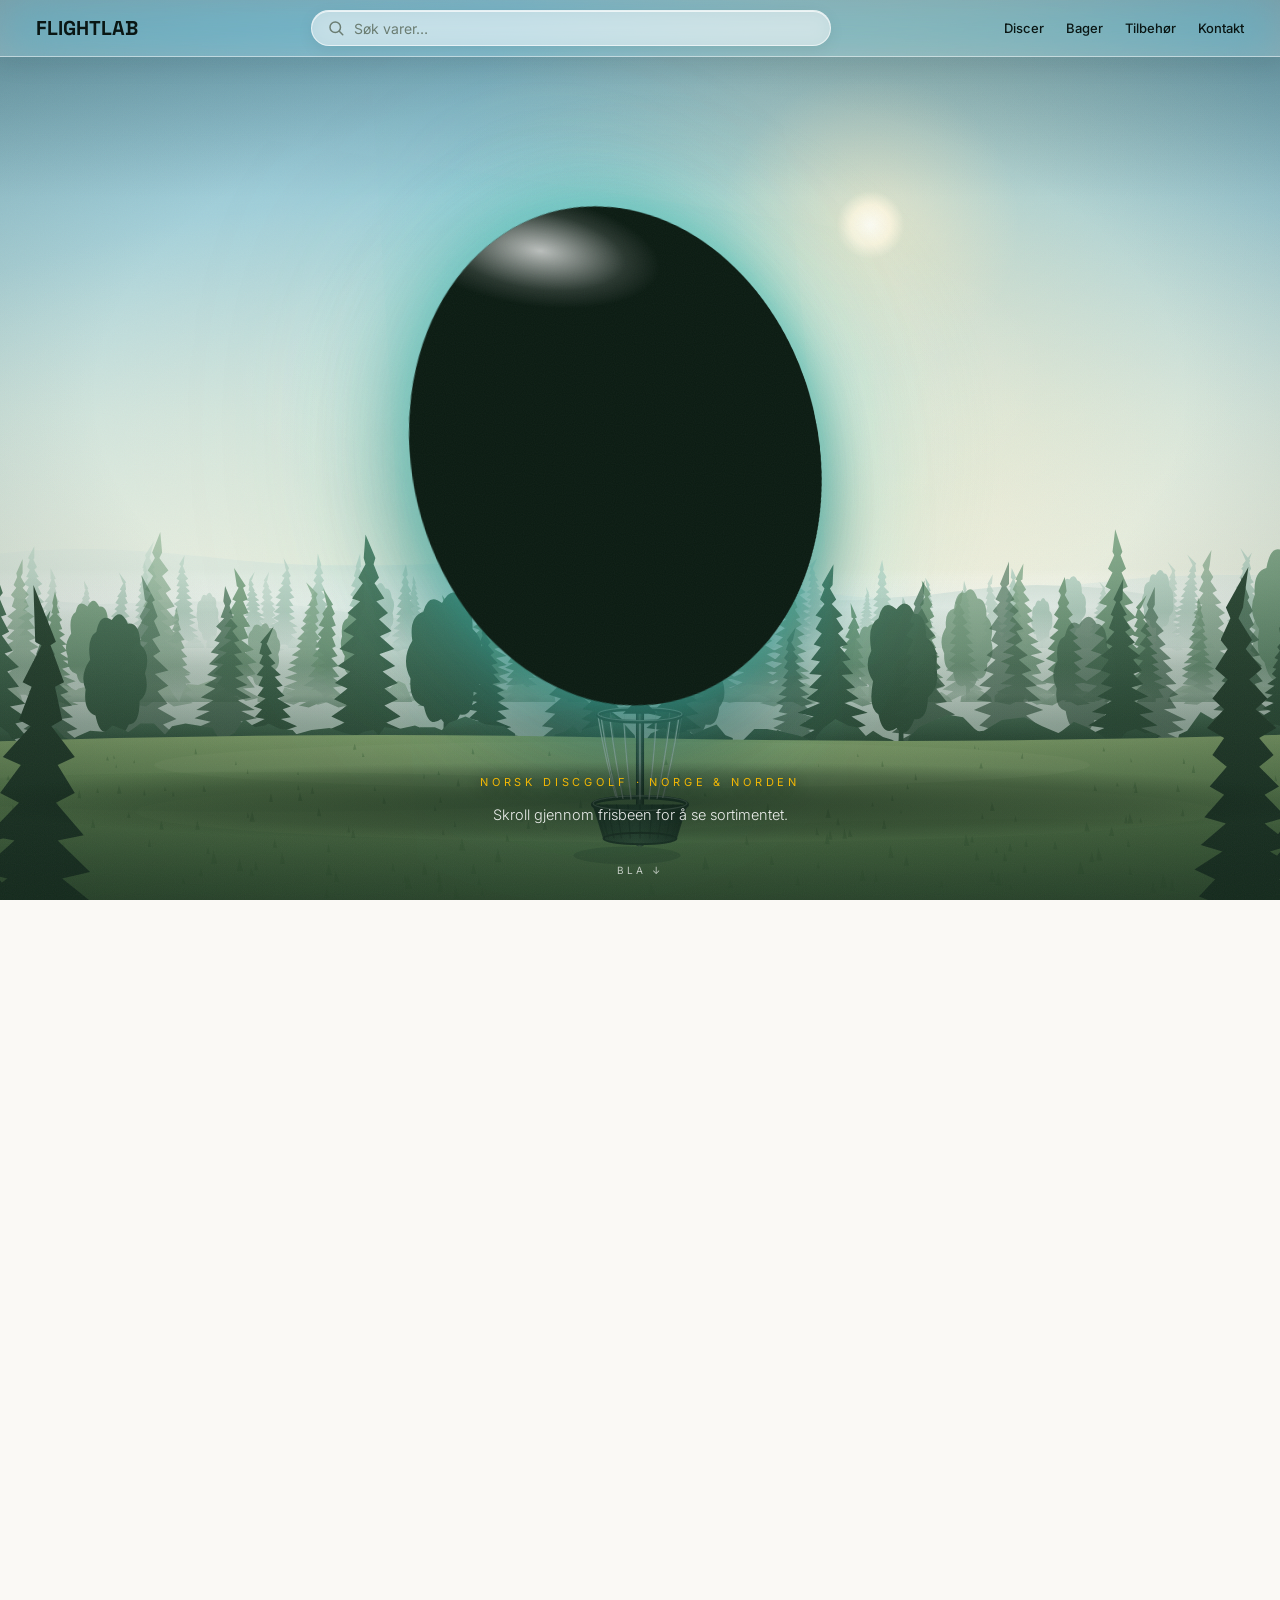
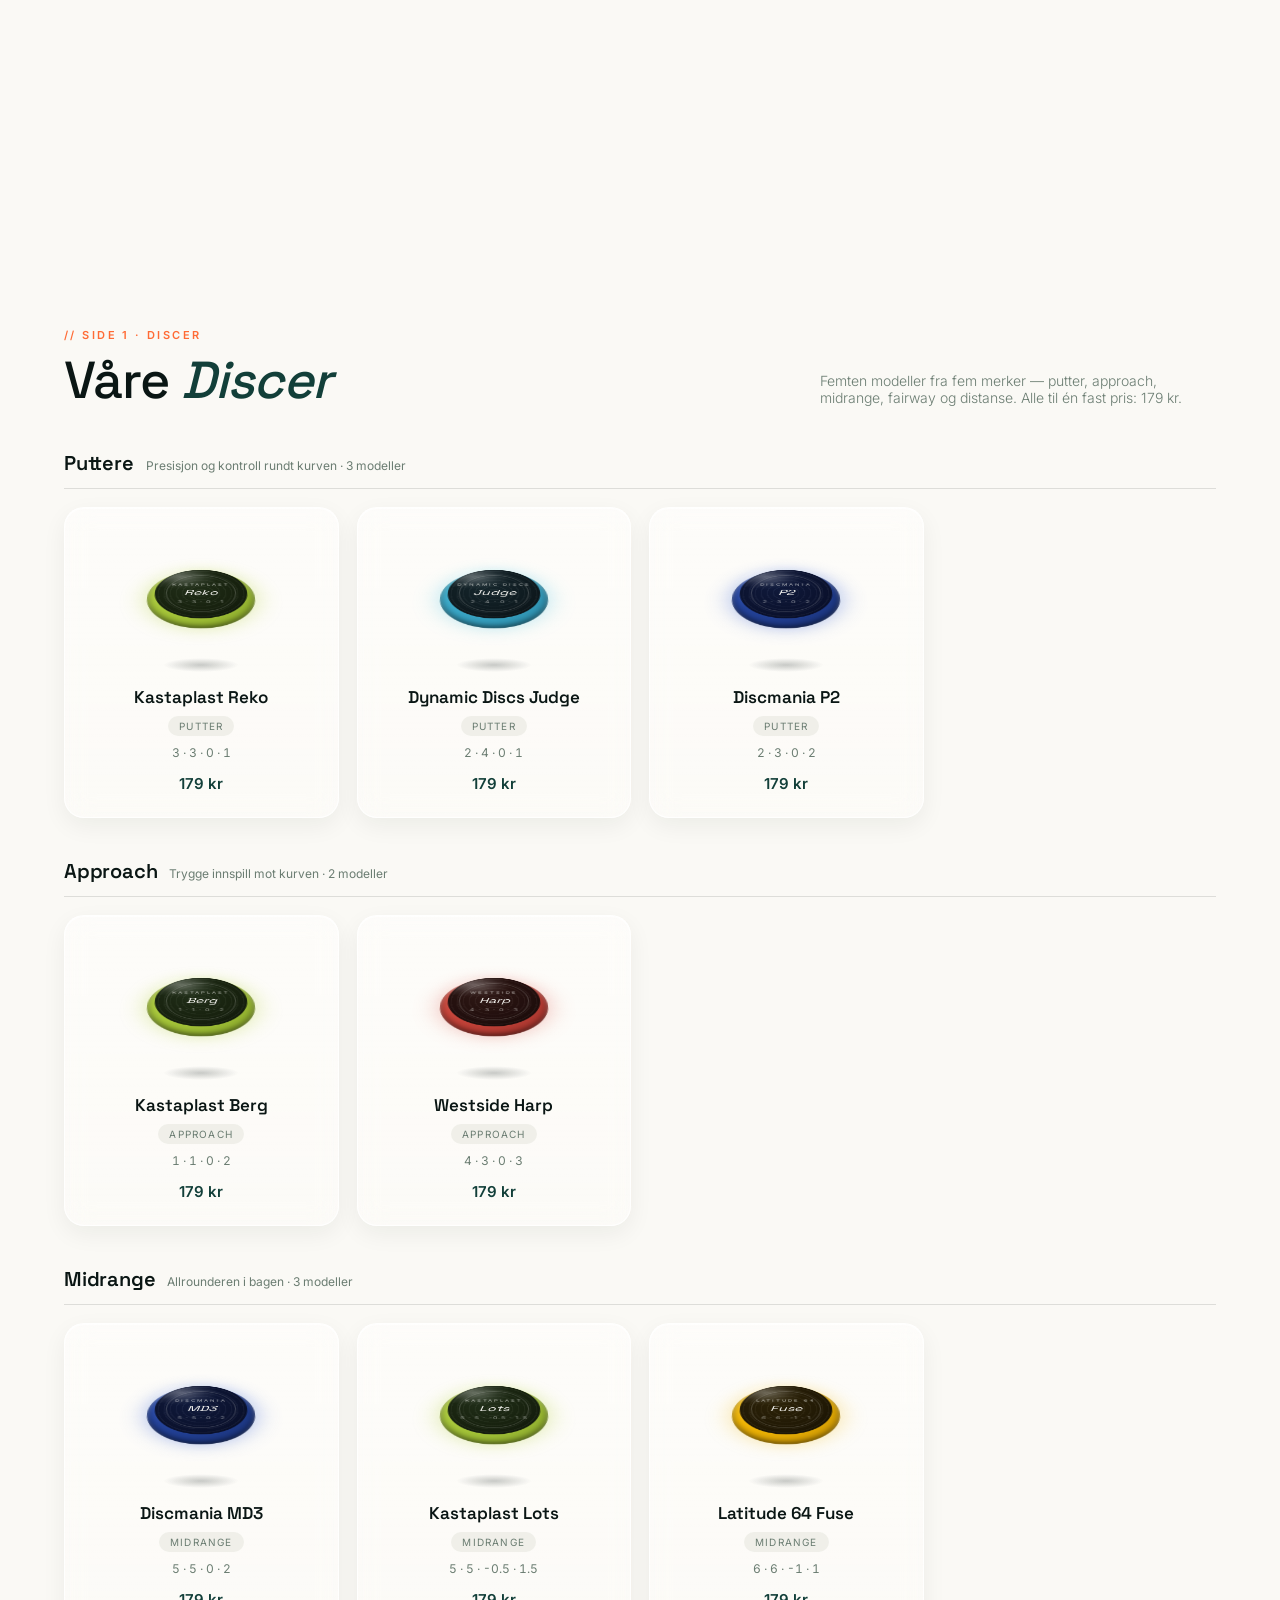
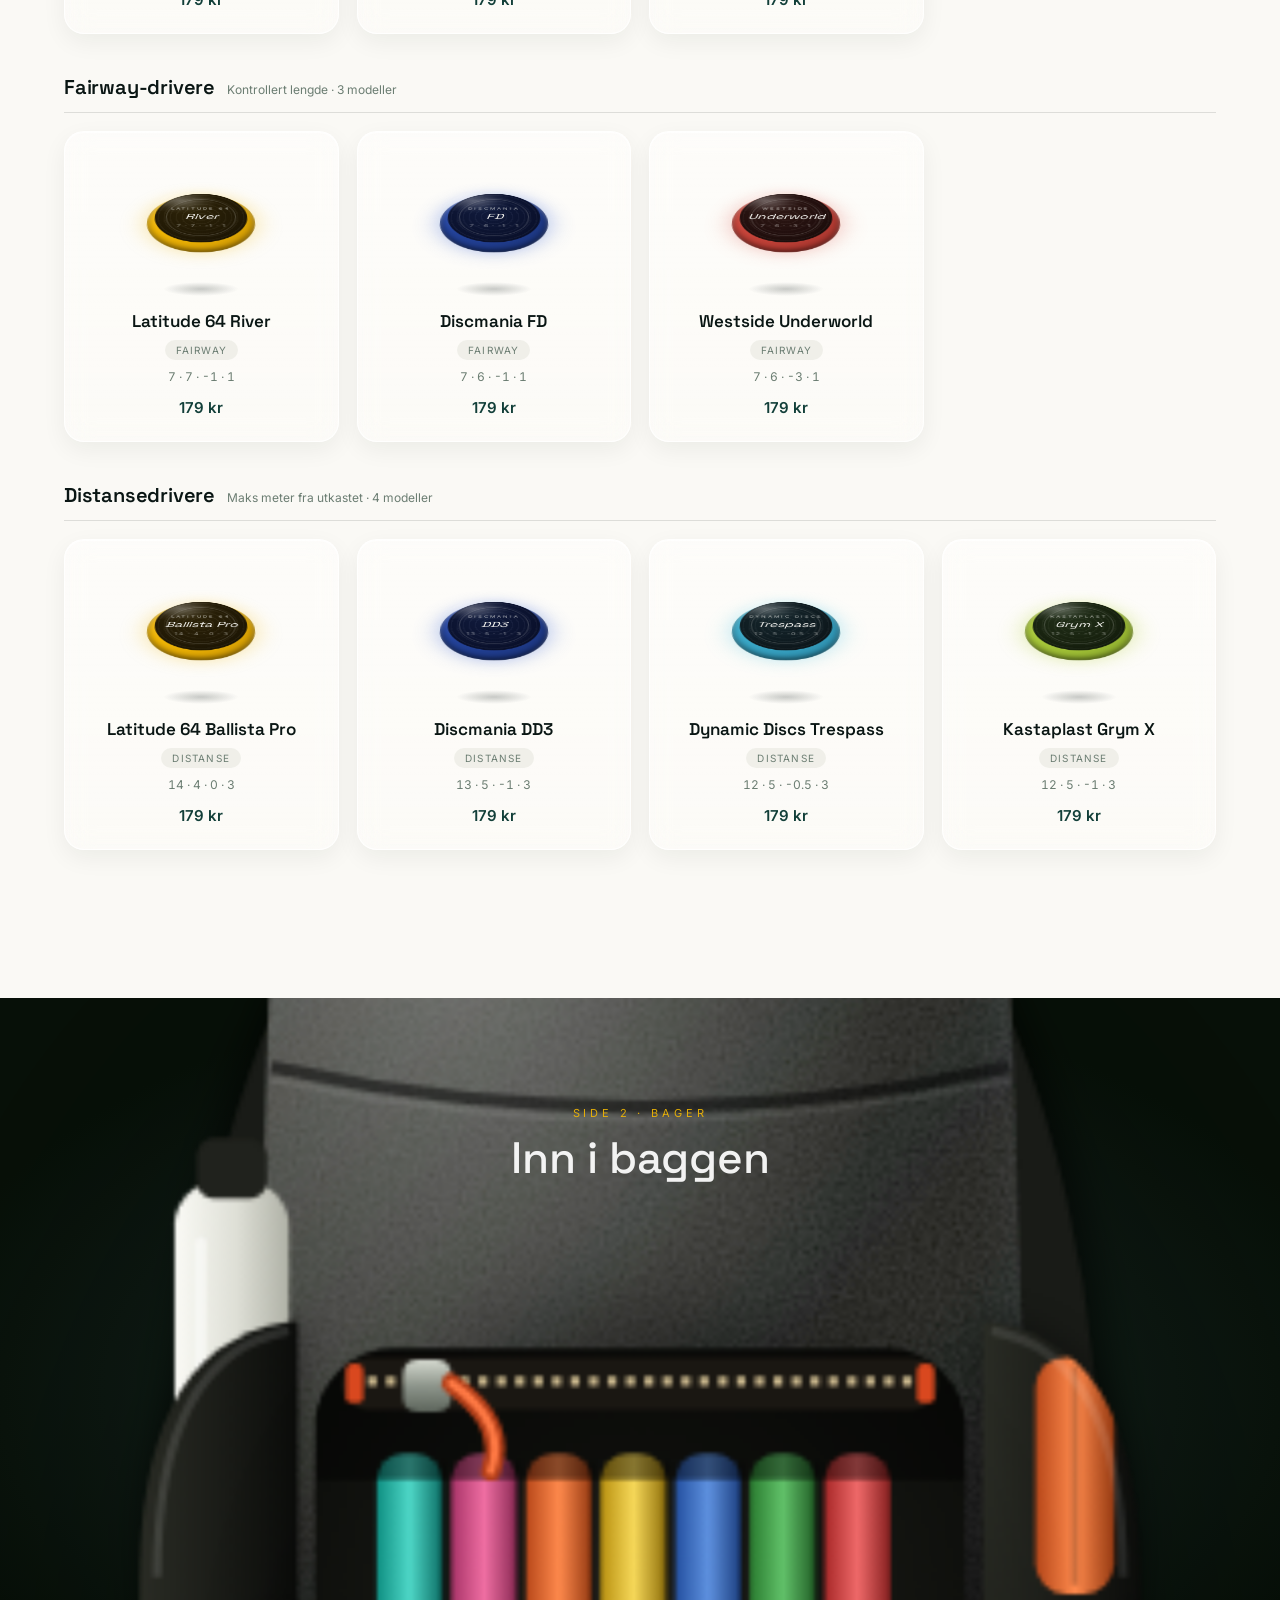
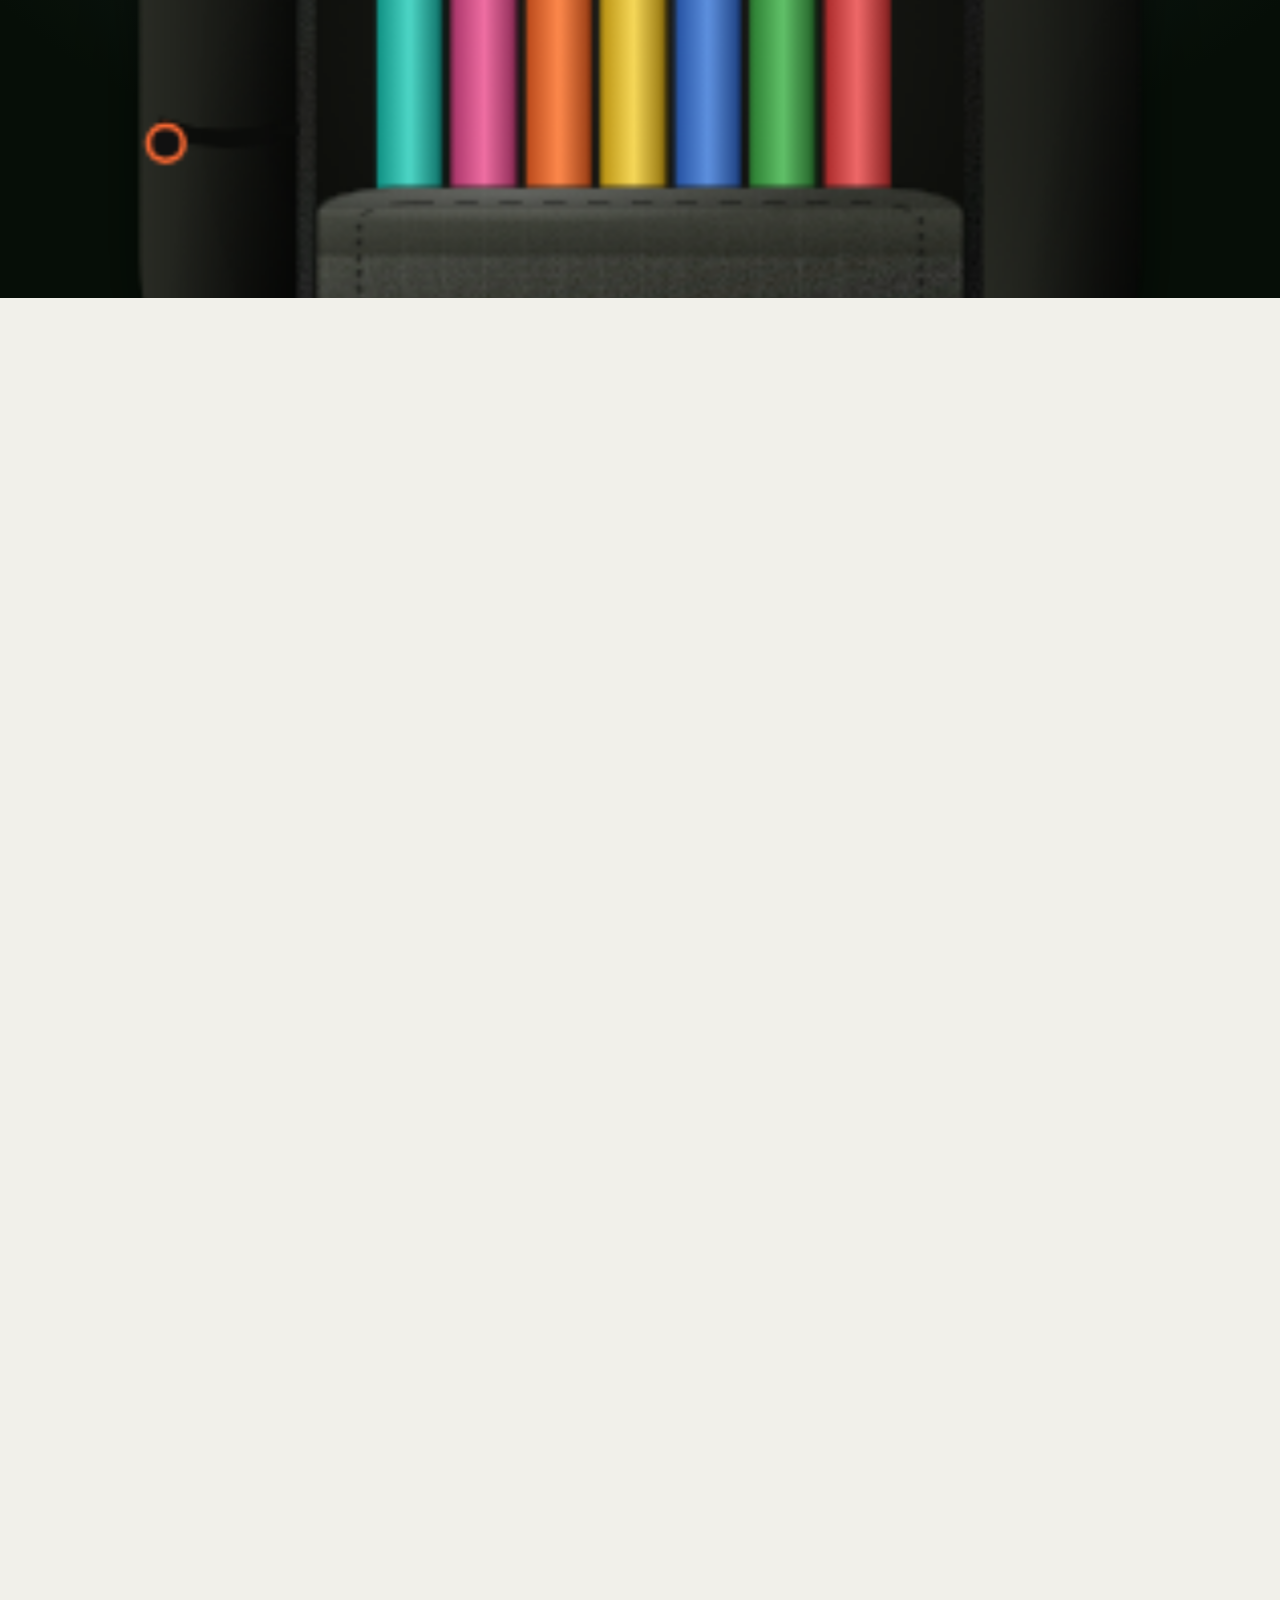
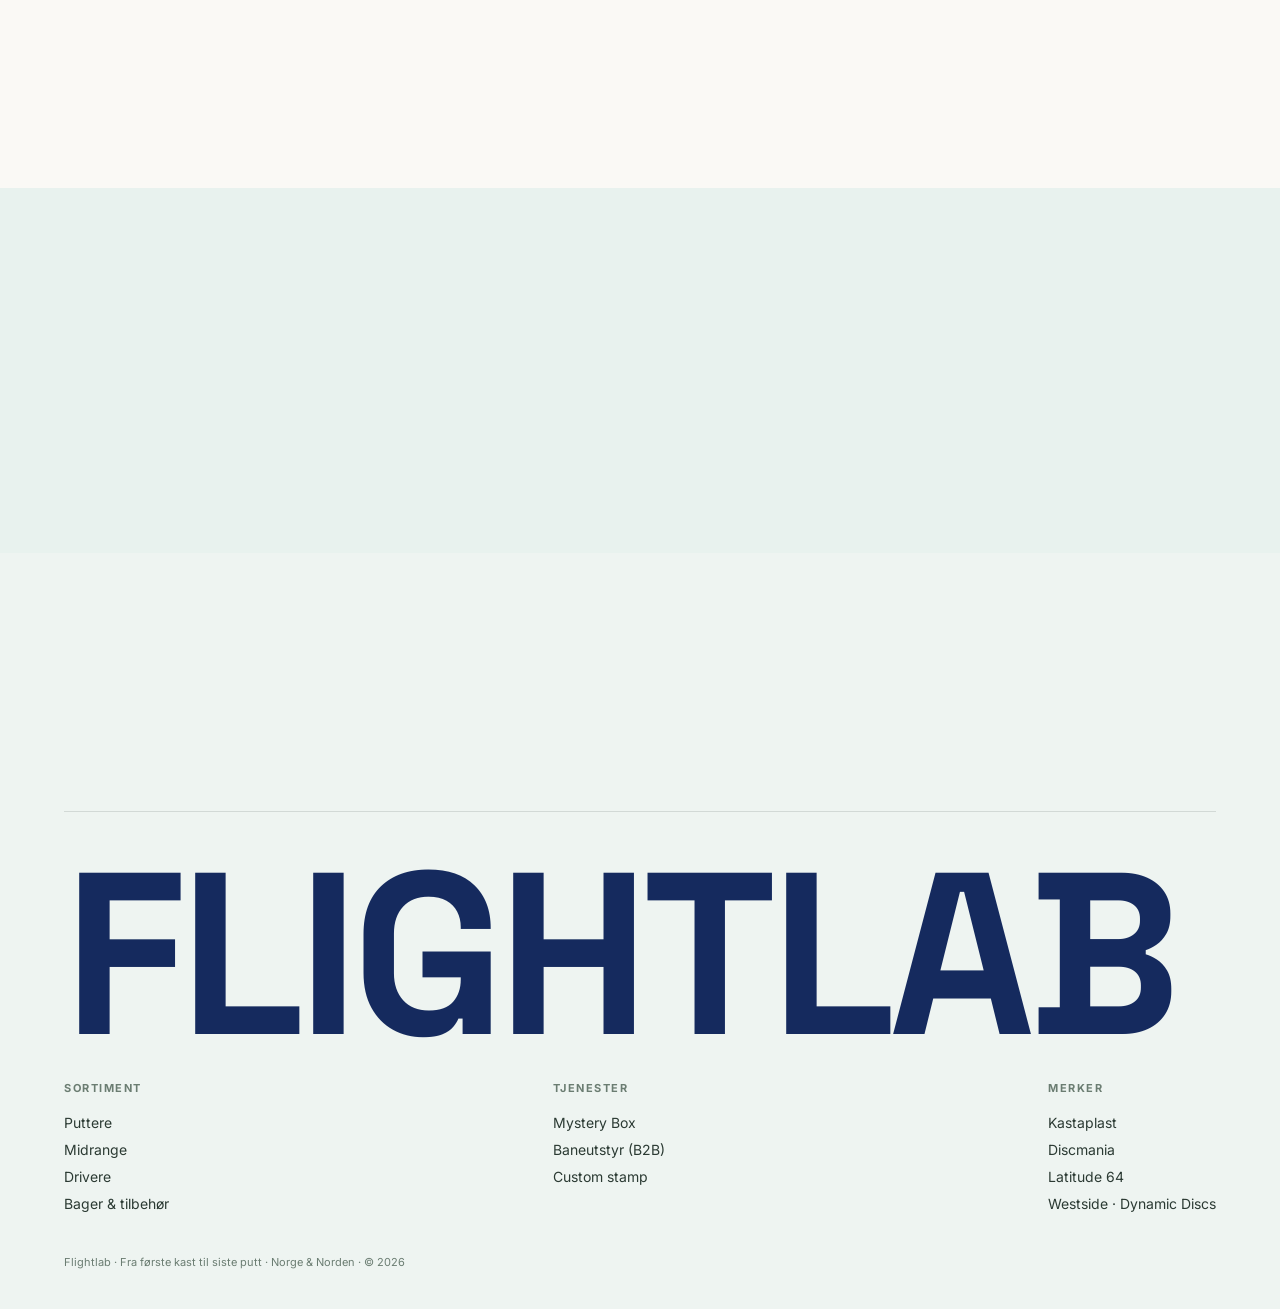
==== commit 43a8be03: "feat(hero): support a real backdrop photo behind the floating disc Adds an optional photograph behin" ====
--- a/animated-sites/flightlab-cinematic/index.html
+++ b/animated-sites/flightlab-cinematic/index.html
@@ -71,6 +71,18 @@
 .vtint{position:absolute;inset:0;z-index:1;pointer-events:none;
   background:radial-gradient(92% 74% at 50% 44%,transparent 46%,rgba(12,30,20,.3) 100%),
     linear-gradient(180deg,rgba(12,30,20,.2),transparent 22%,transparent 64%,rgba(12,30,20,.34))}
+/* a photograph is far busier than the drawn scenery, so it needs a
+   stronger scrim to keep the white headline legible */
+.scene.has-photo .vtint{
+  background:radial-gradient(94% 76% at 50% 44%,rgba(8,18,12,.1) 38%,rgba(8,18,12,.52) 100%),
+    linear-gradient(180deg,rgba(8,18,12,.44),rgba(8,18,12,.1) 26%,rgba(8,18,12,.16) 58%,rgba(8,18,12,.6))}
+/* Optional real backdrop photo (Theme settings → Bakgrunnsbilde). Only
+   shown once it has actually decoded, so a slow or missing image leaves
+   the drawn scenery in place rather than flashing an empty scene. */
+.scenephoto{position:absolute;inset:0;z-index:0;overflow:hidden;opacity:0;transition:opacity .6s ease}
+.scene.has-photo .scenephoto{opacity:1}
+.scene.has-photo .scape{display:none}
+.scenephoto img{width:100%;height:100%;object-fit:cover;object-position:50% 58%;display:block}
 /* layered forest + fairway + basket, built once by JS (static, cheap) */
 .scape{position:absolute;inset:0;z-index:0;pointer-events:none}
 .scape svg{position:absolute;left:0;right:0;bottom:0;width:100%;height:62%;display:block}
@@ -286,7 +298,10 @@
 
 <!-- ===== Hero: real Higgsfield video autoplays; scroll ZOOMS INTO the disc ===== -->
 <section id="journey">
-  <div class="scene">
+  <div class="scene" id="scene">
+    <!-- Real photo when one is set in Theme settings; the drawn scenery
+         below is the fallback and is hidden as soon as a photo loads. -->
+    <div class="scenephoto"><img id="scenebg" alt="" decoding="async"></div>
     <div class="scape" id="scape"></div>
     <div class="vtint"></div>
     <div class="portal" id="portal">
@@ -583,6 +598,20 @@
 
 const l=document.getElementById('loader');setTimeout(()=>l&&l.classList.add('done'),400);
 
+/* Real backdrop photo, if one is set in Theme settings. window.FL_SCENE_BG
+   is emitted by Shopify as {src, srcset}. The drawn scenery below stays
+   put until the photo has decoded, so a slow connection or a broken URL
+   degrades to the illustration instead of an empty scene. */
+(function(){
+  const bg=window.FL_SCENE_BG,img=document.getElementById('scenebg'),scene=document.getElementById('scene');
+  if(!bg||!bg.src||!img||!scene)return;
+  img.onload=()=>scene.classList.add('has-photo');
+  img.onerror=()=>{img.removeAttribute('src');img.removeAttribute('srcset')};
+  if(bg.srcset){img.srcset=bg.srcset;img.sizes='100vw'}
+  img.src=bg.src;
+  if(img.complete&&img.naturalWidth)scene.classList.add('has-photo');
+})();
+
 /* Backdrop: a hazy forest fairway with a low sun and a disc-golf basket
    standing under the disc. Built once as static SVG — it is never
    transformed while scrolling, so the whole scene costs a single paint.
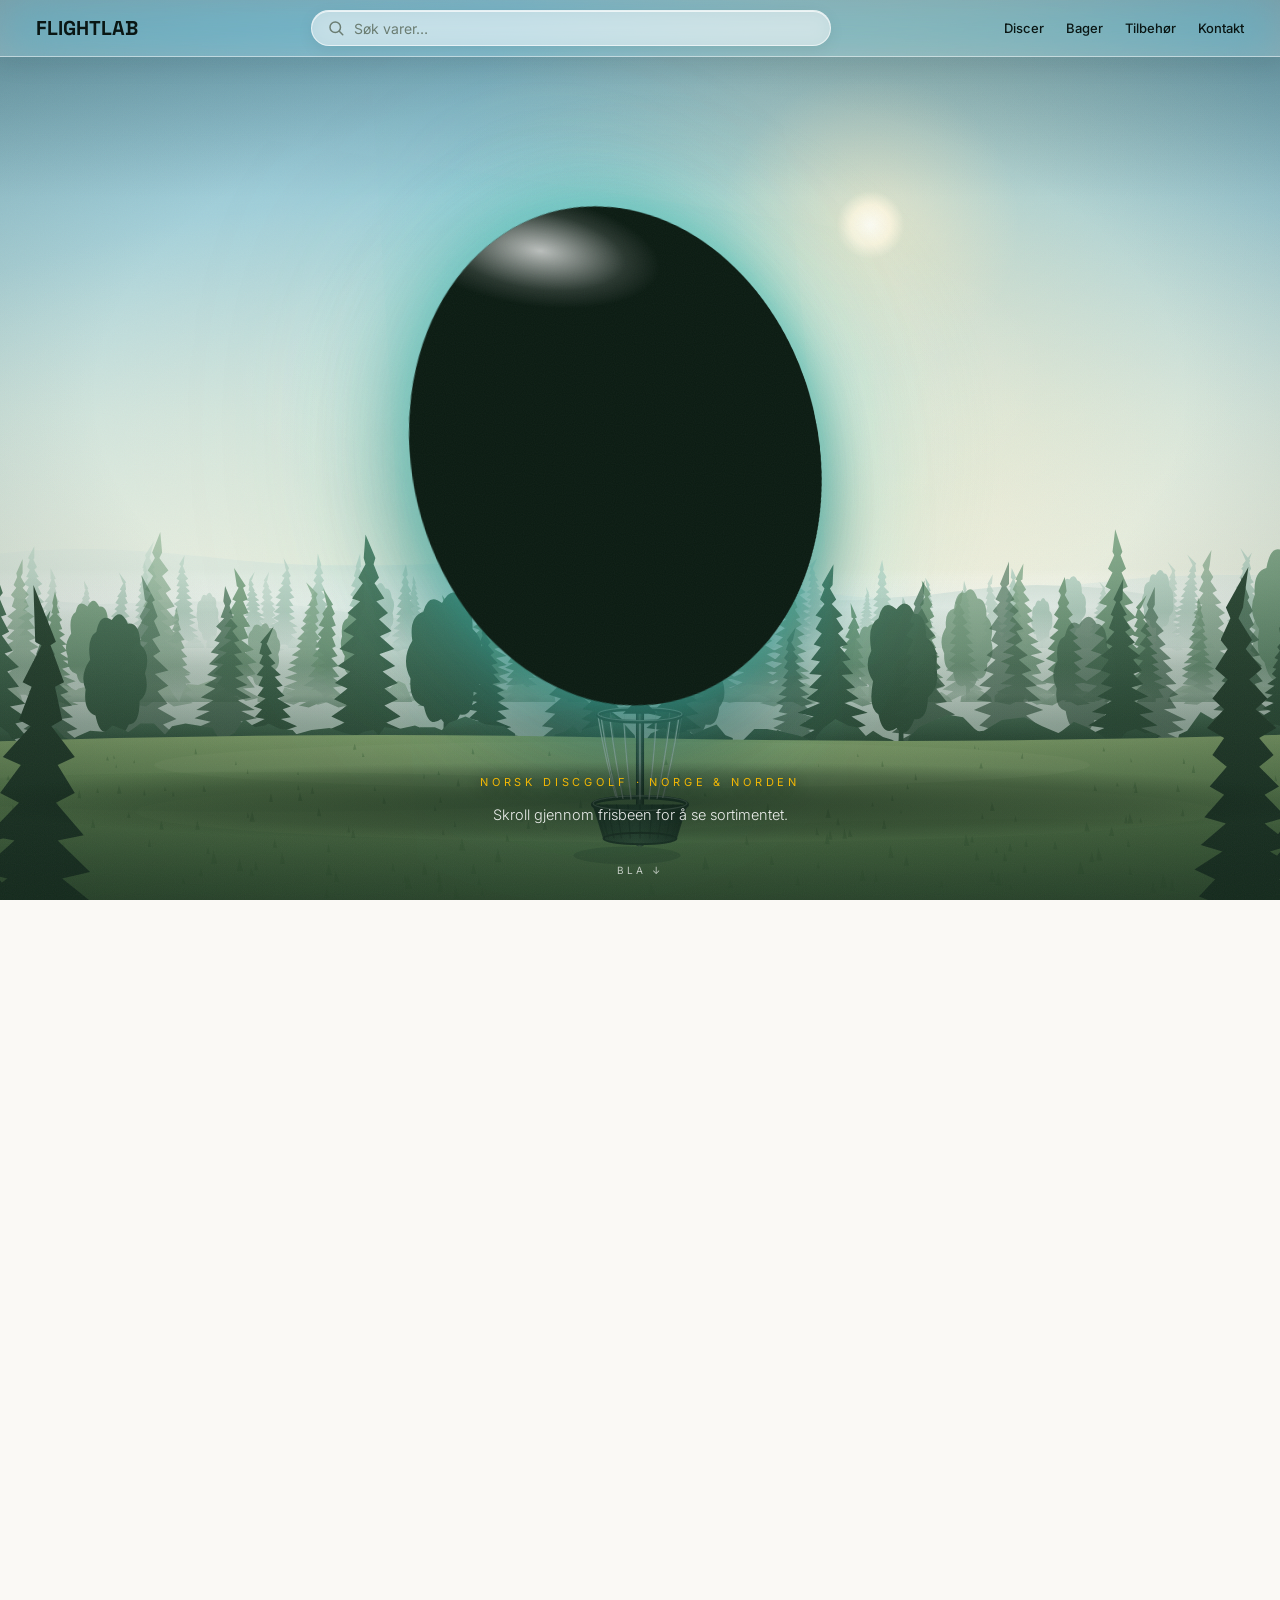
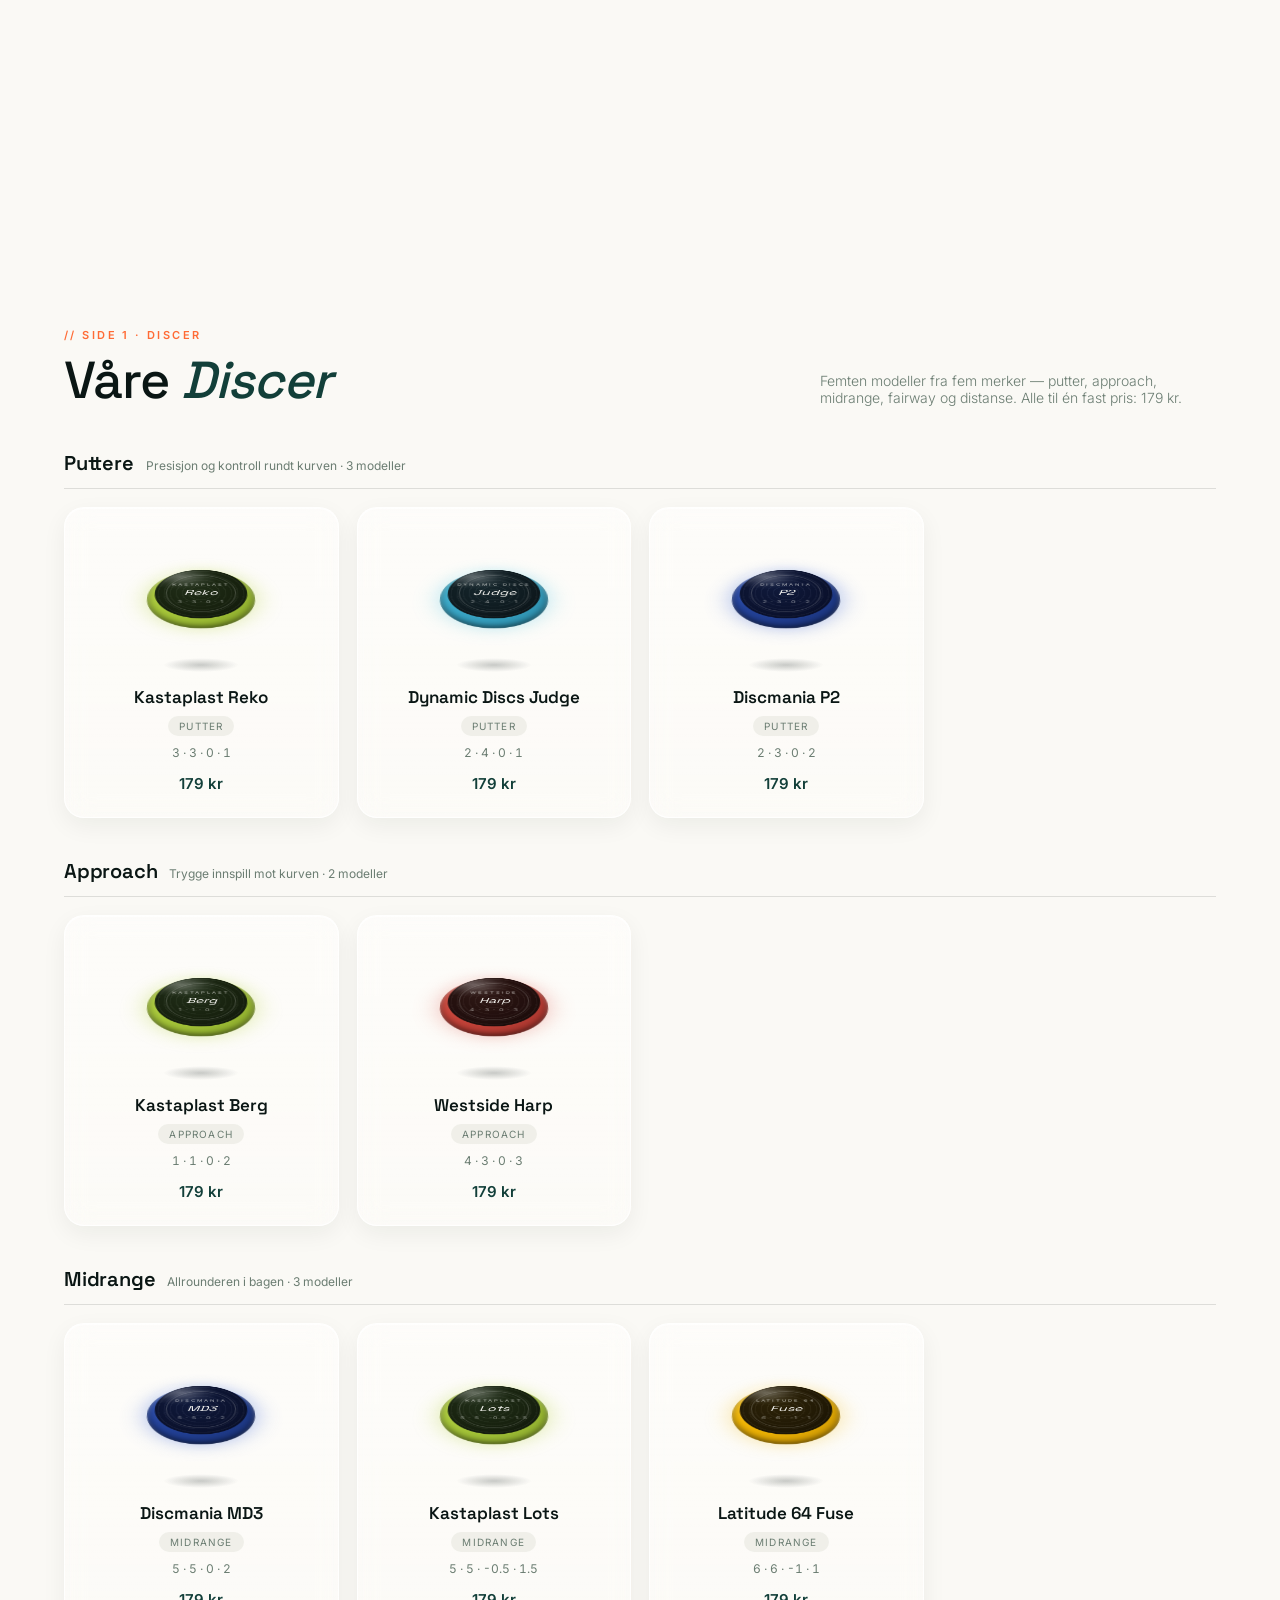
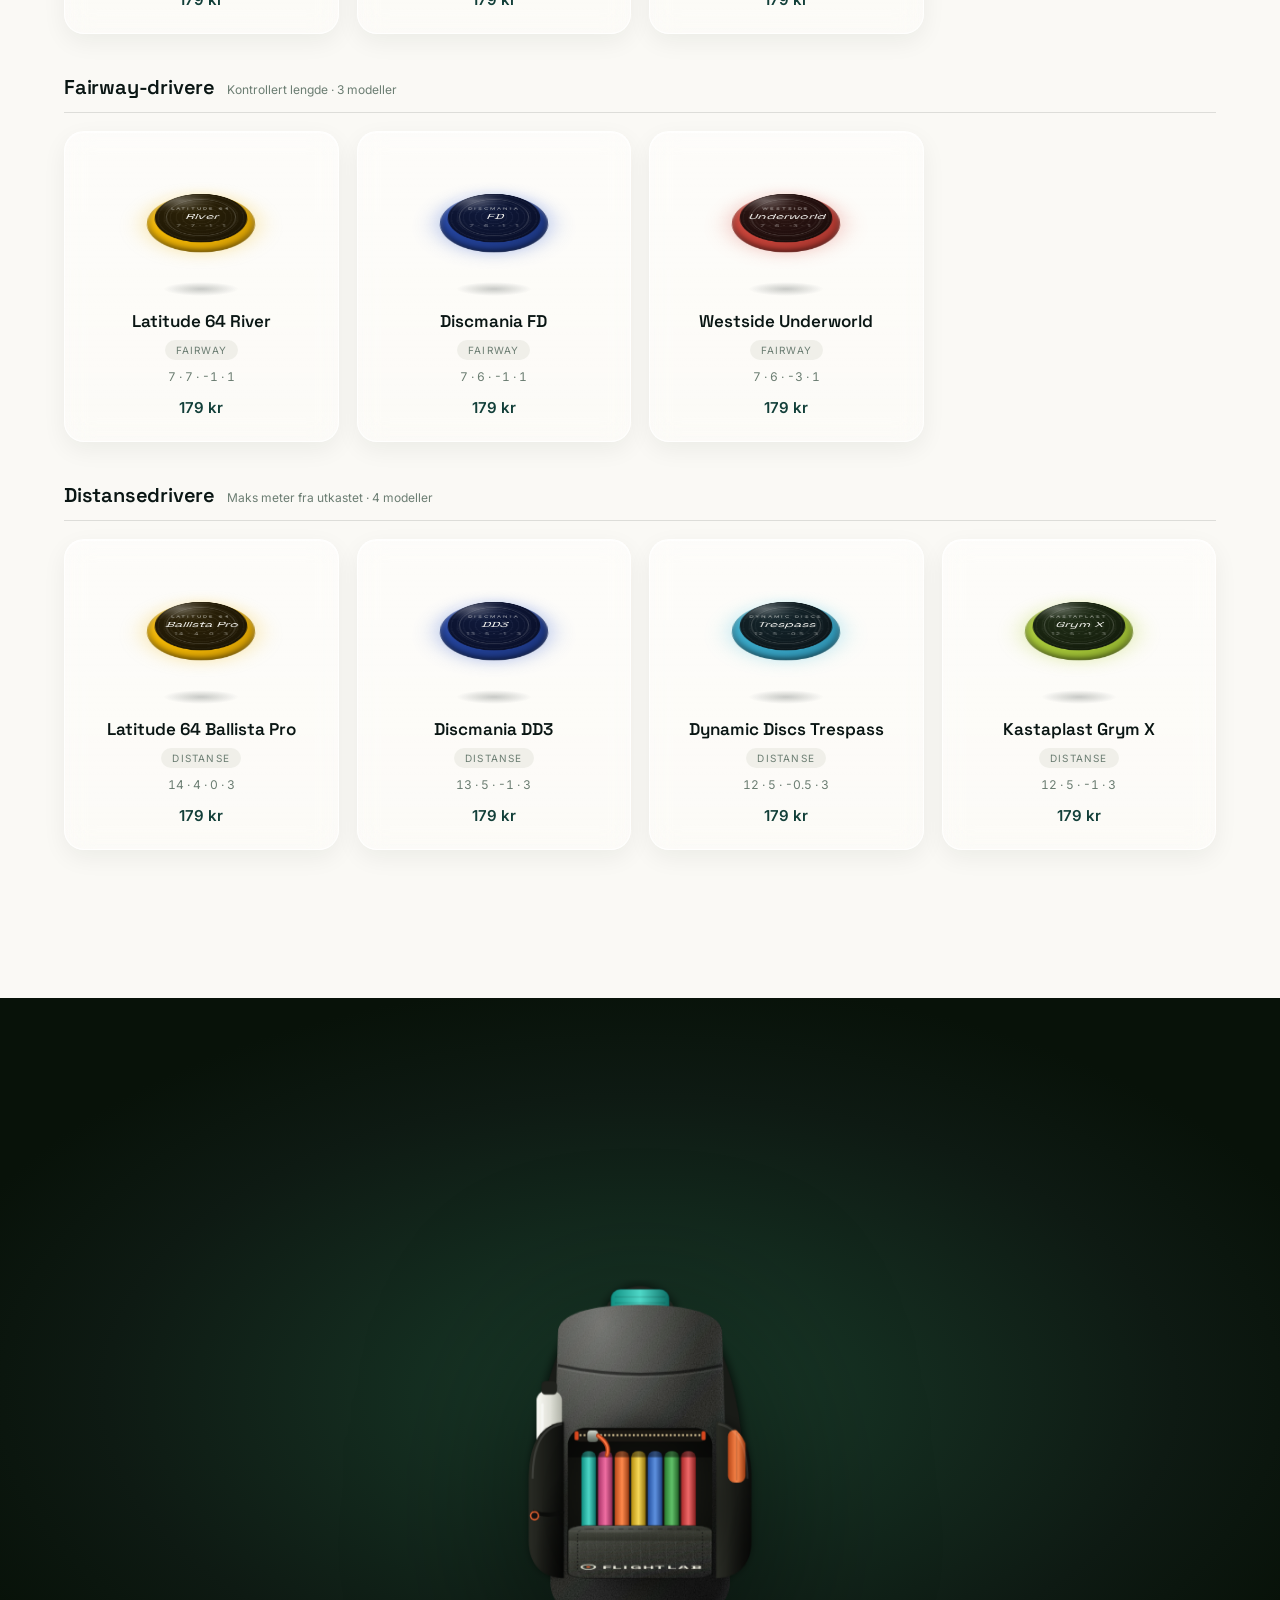
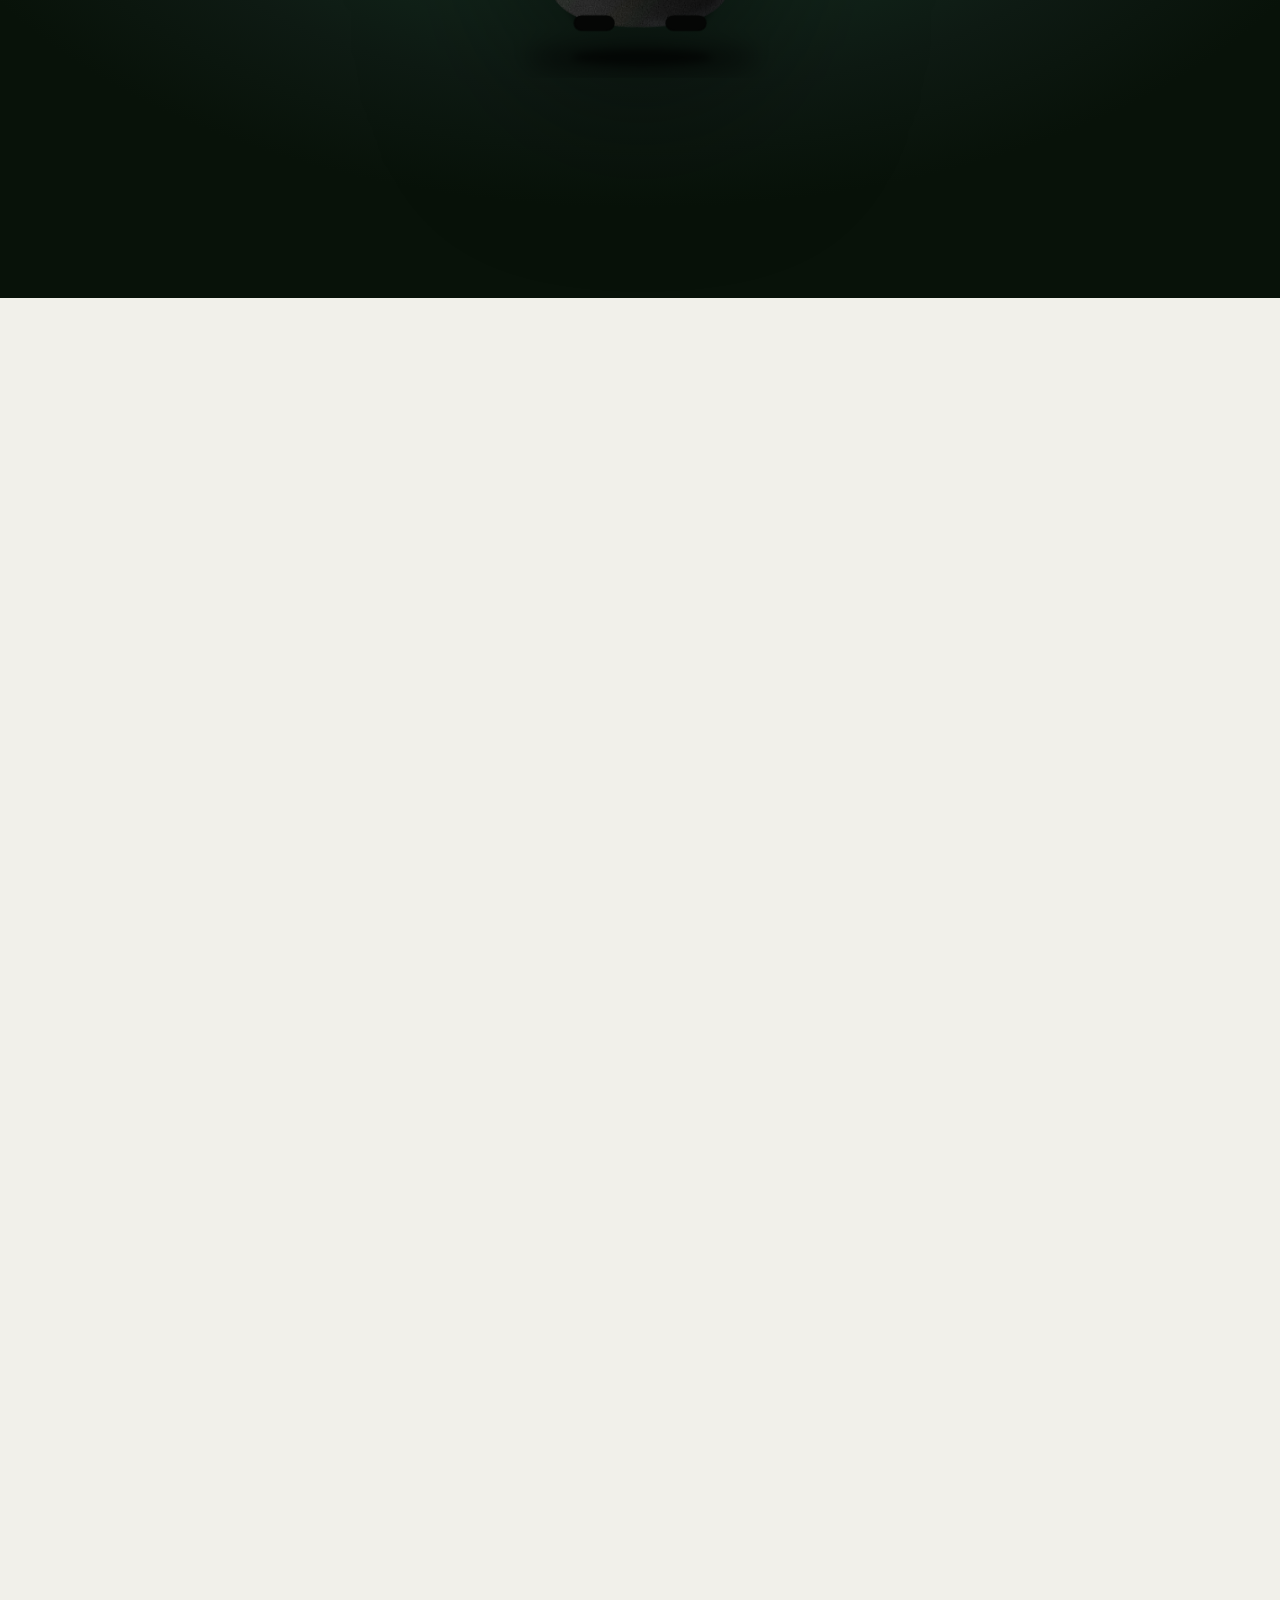
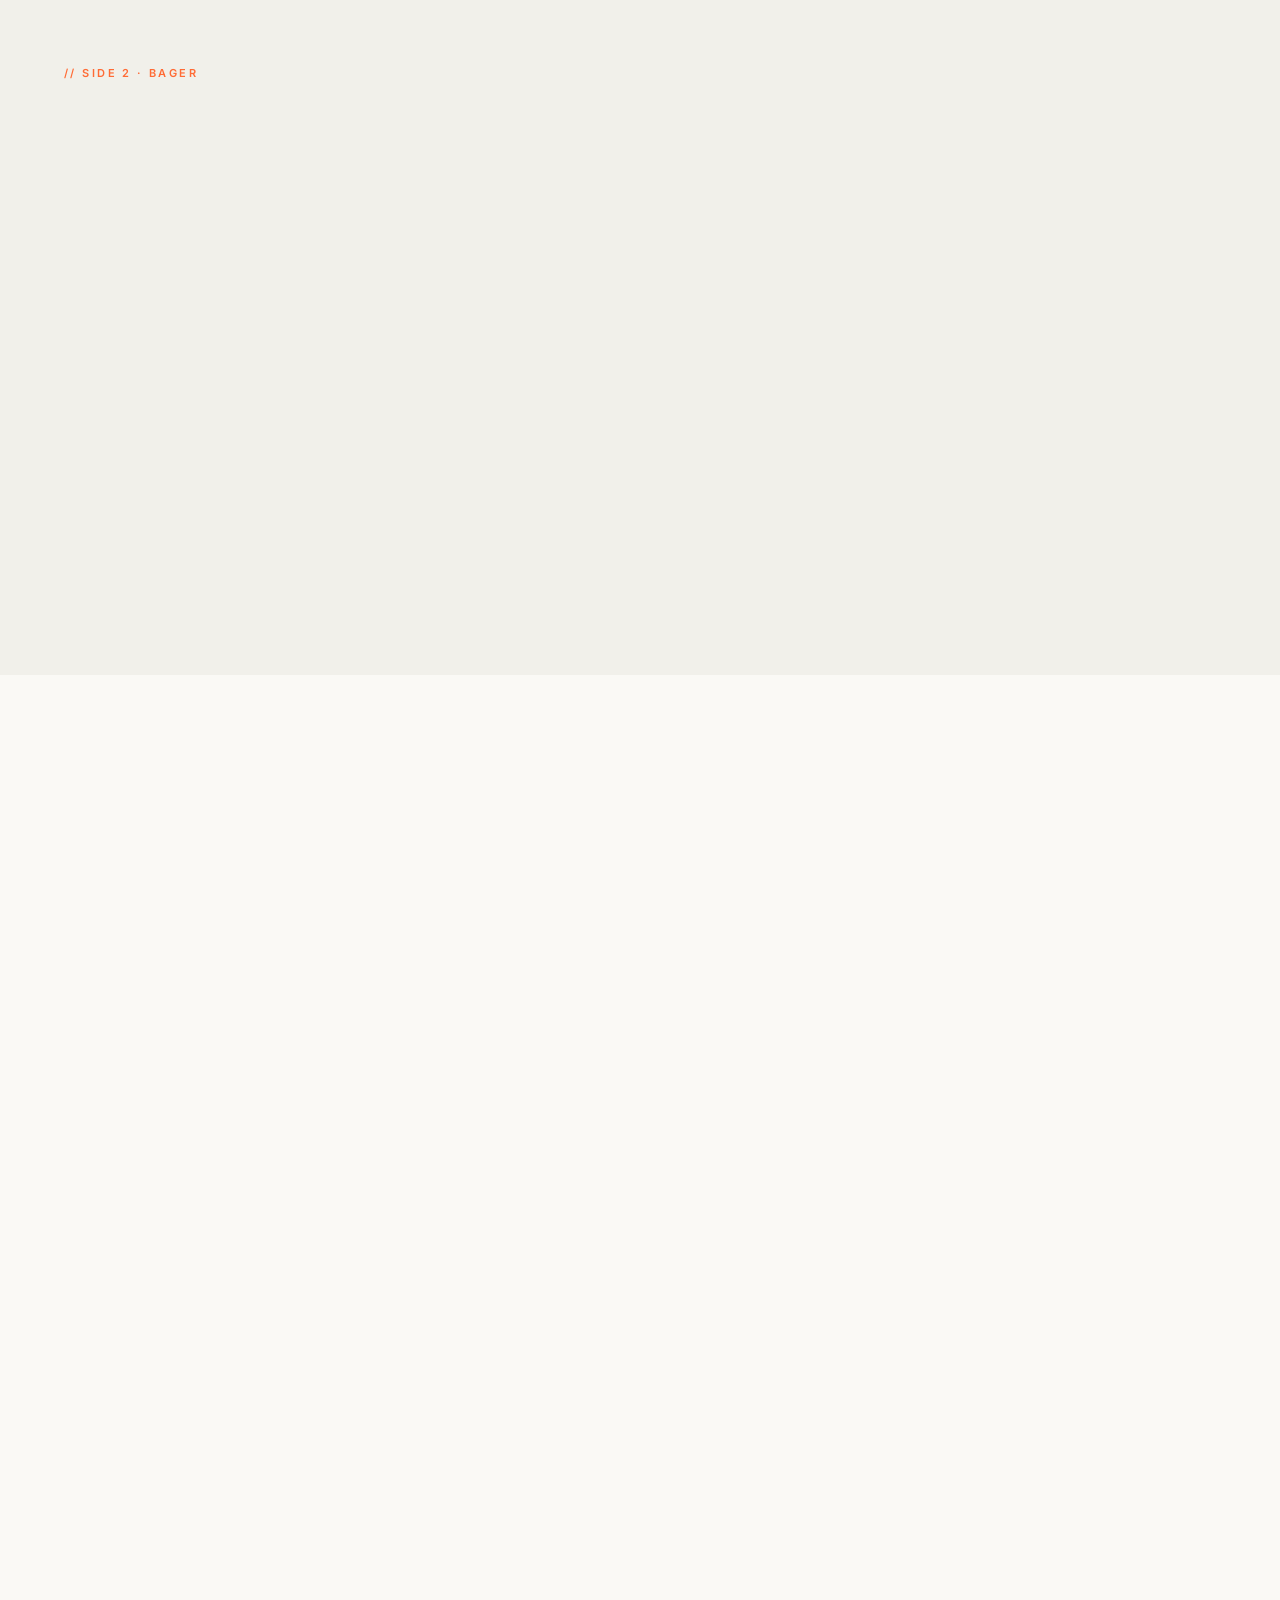
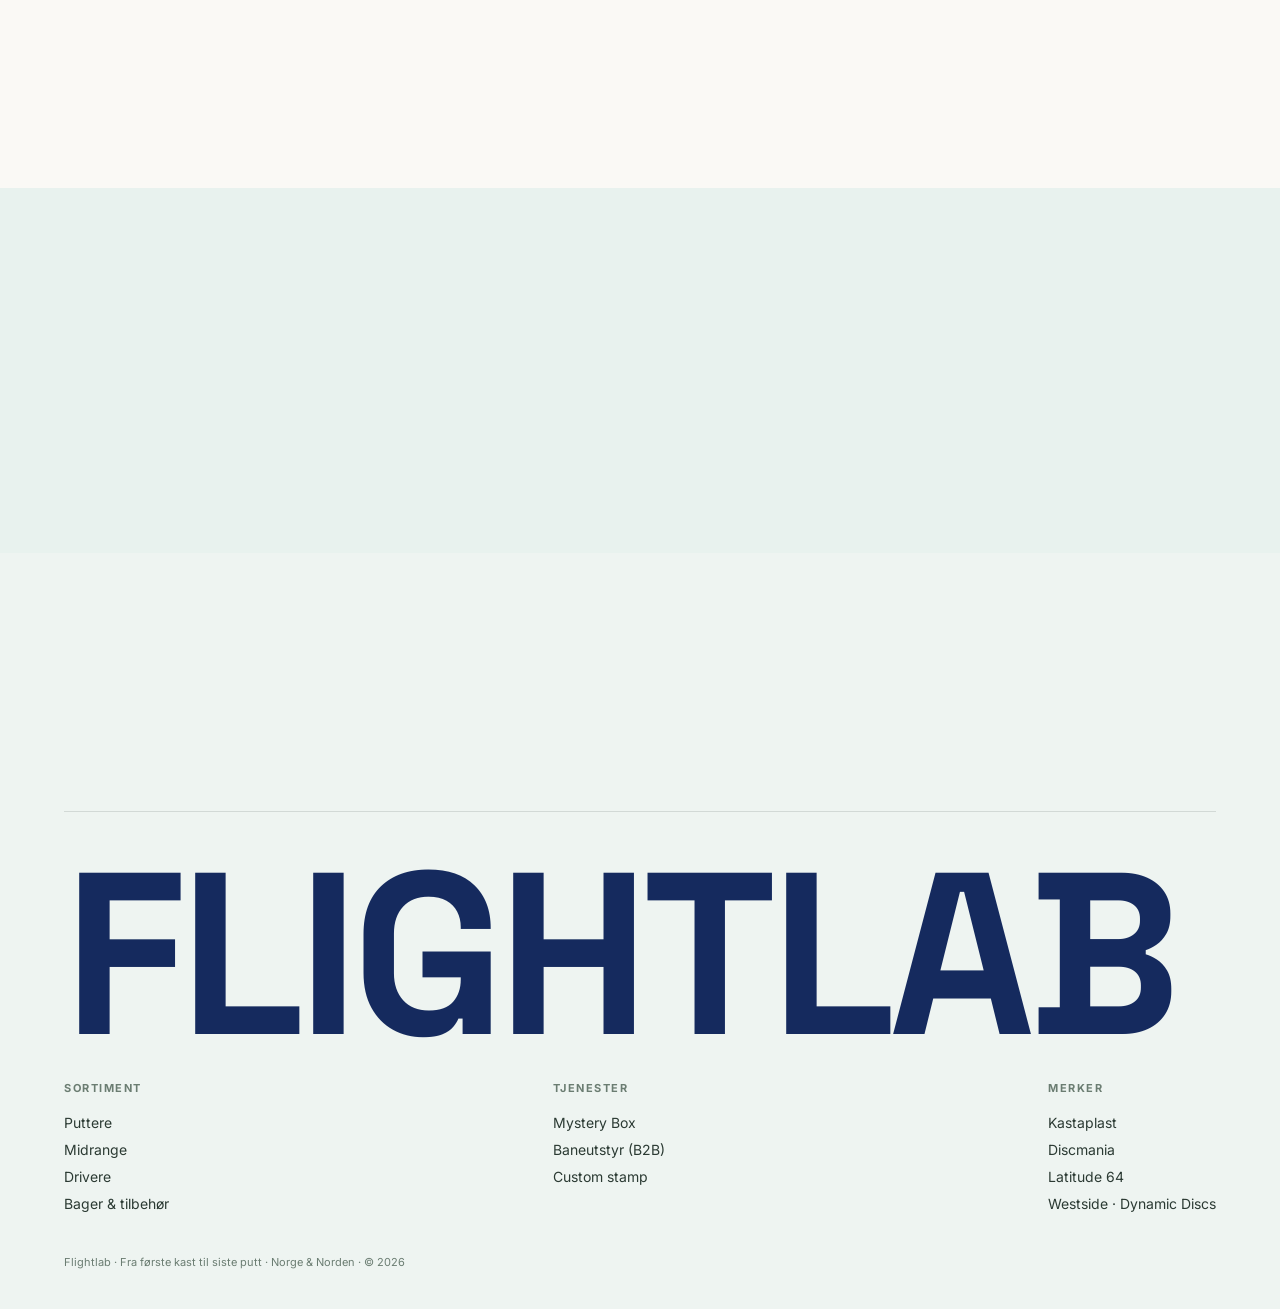
==== commit 8d141ff5: "fix(hero): crop the backdrop photo per breakpoint and cap the srcset Two problems with the photo bac" ====
--- a/animated-sites/flightlab-cinematic/index.html
+++ b/animated-sites/flightlab-cinematic/index.html
@@ -83,6 +83,10 @@
 .scene.has-photo .scenephoto{opacity:1}
 .scene.has-photo .scape{display:none}
 .scenephoto img{width:100%;height:100%;object-fit:cover;object-position:50% 58%;display:block}
+/* A phone crops away most of the width. Centring the photo would leave a
+   basket sliced in half at the frame edge, so pan to a clean stretch of
+   forest instead — the disc fills the middle of a phone screen anyway. */
+@media(max-width:560px){.scenephoto img{object-position:74% 60%}}
 /* layered forest + fairway + basket, built once by JS (static, cheap) */
 .scape{position:absolute;inset:0;z-index:0;pointer-events:none}
 .scape svg{position:absolute;left:0;right:0;bottom:0;width:100%;height:62%;display:block}
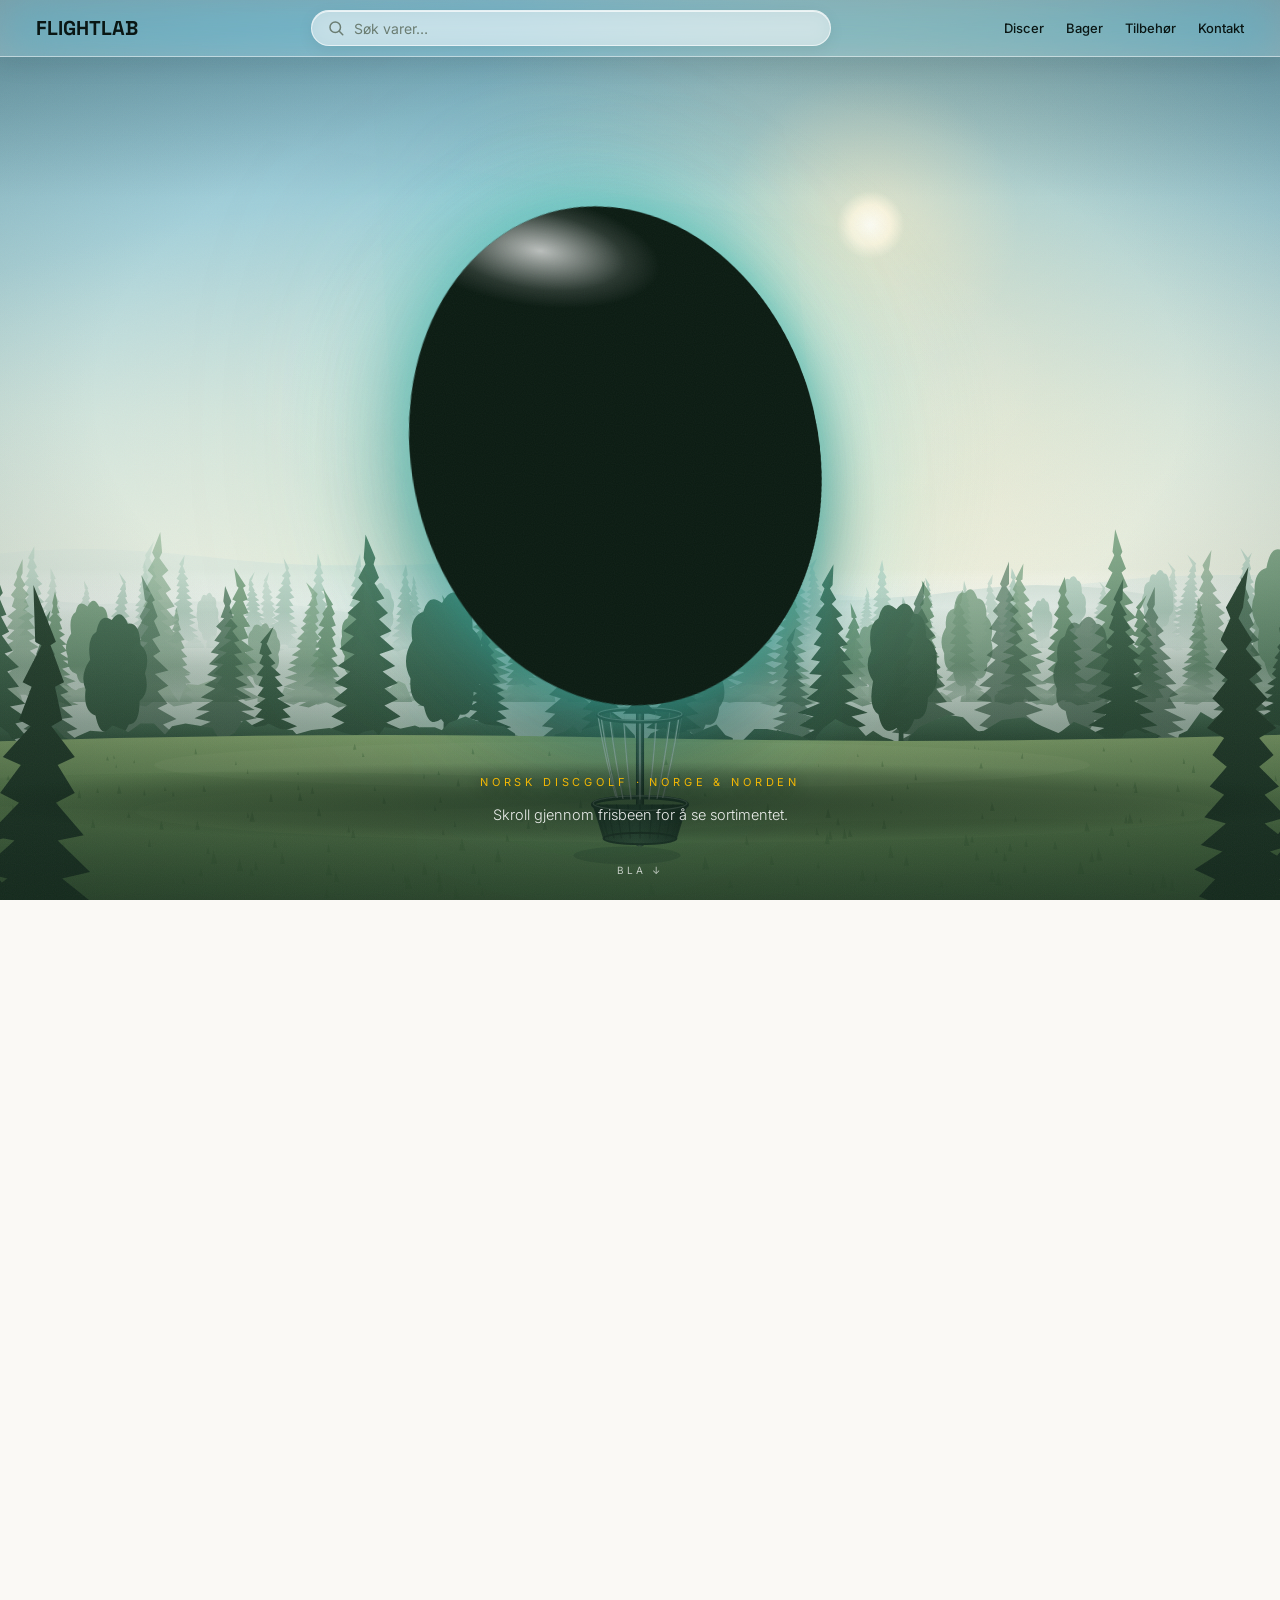
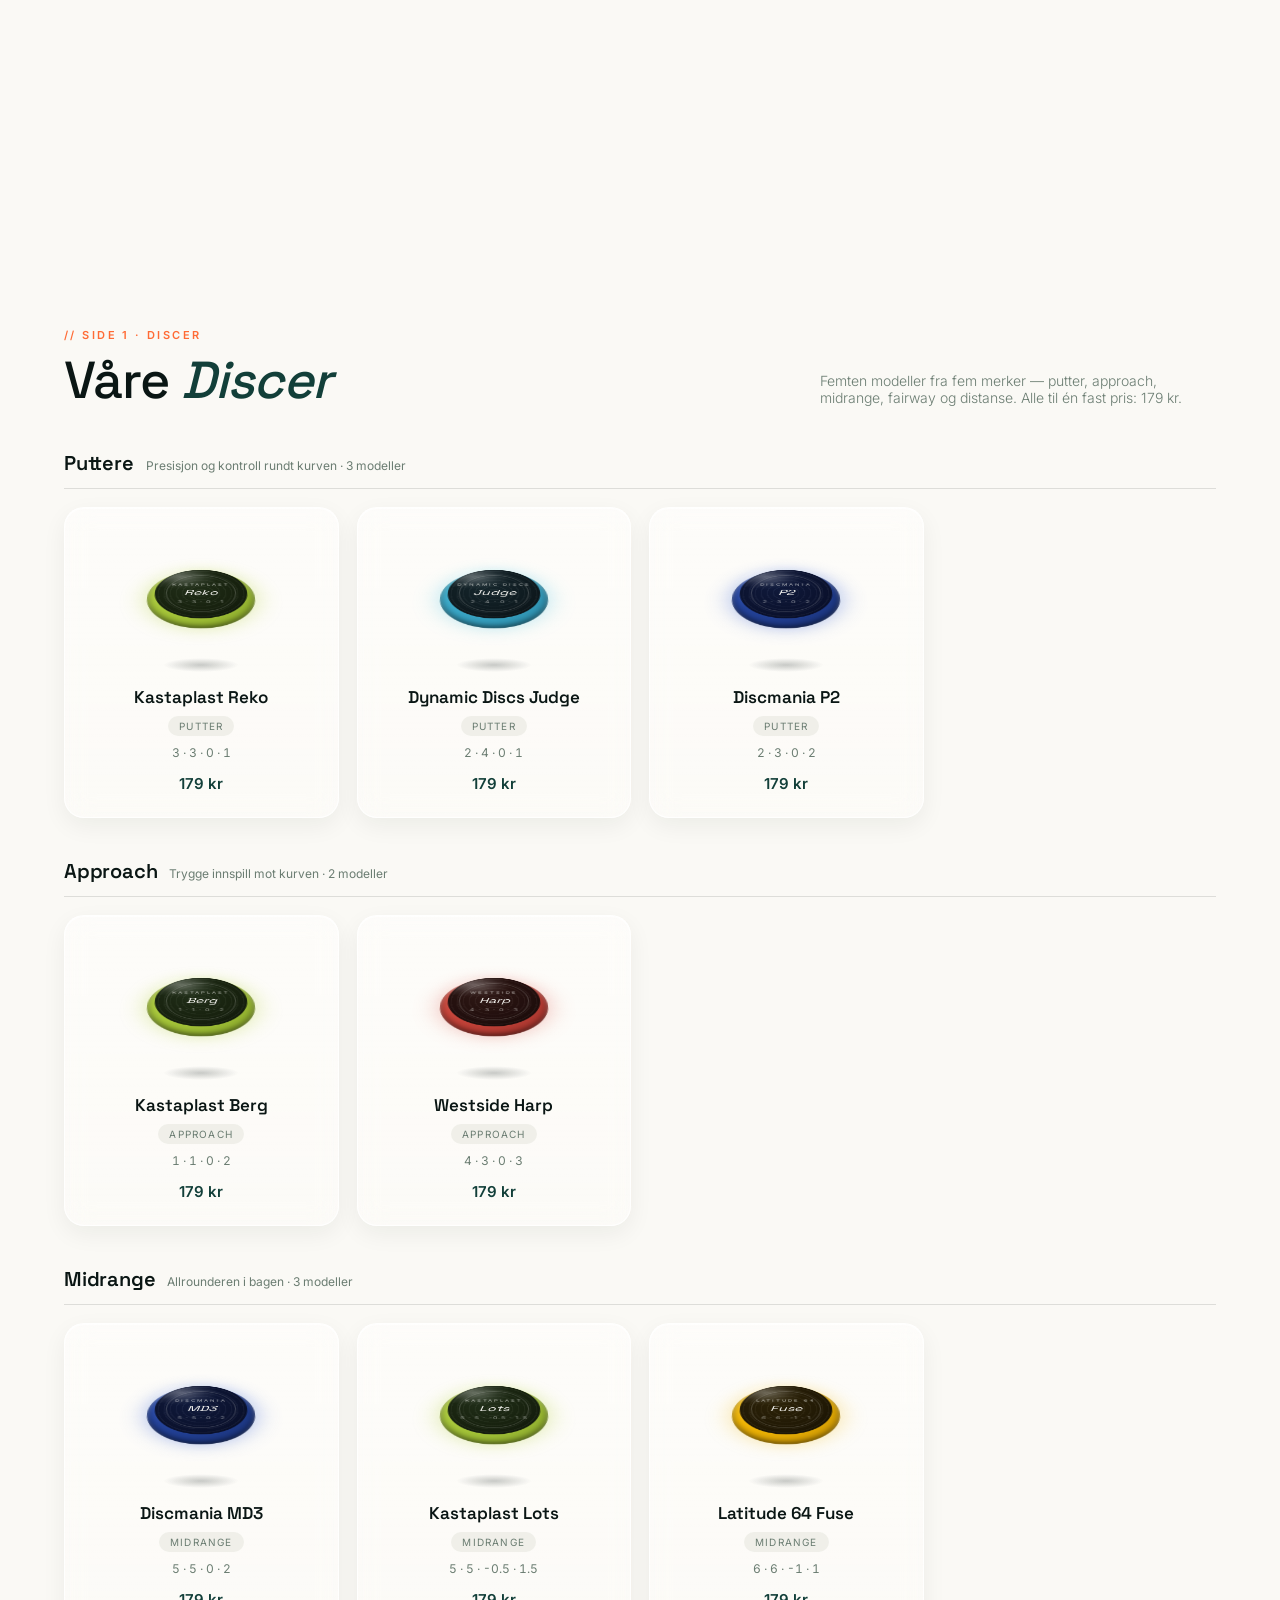
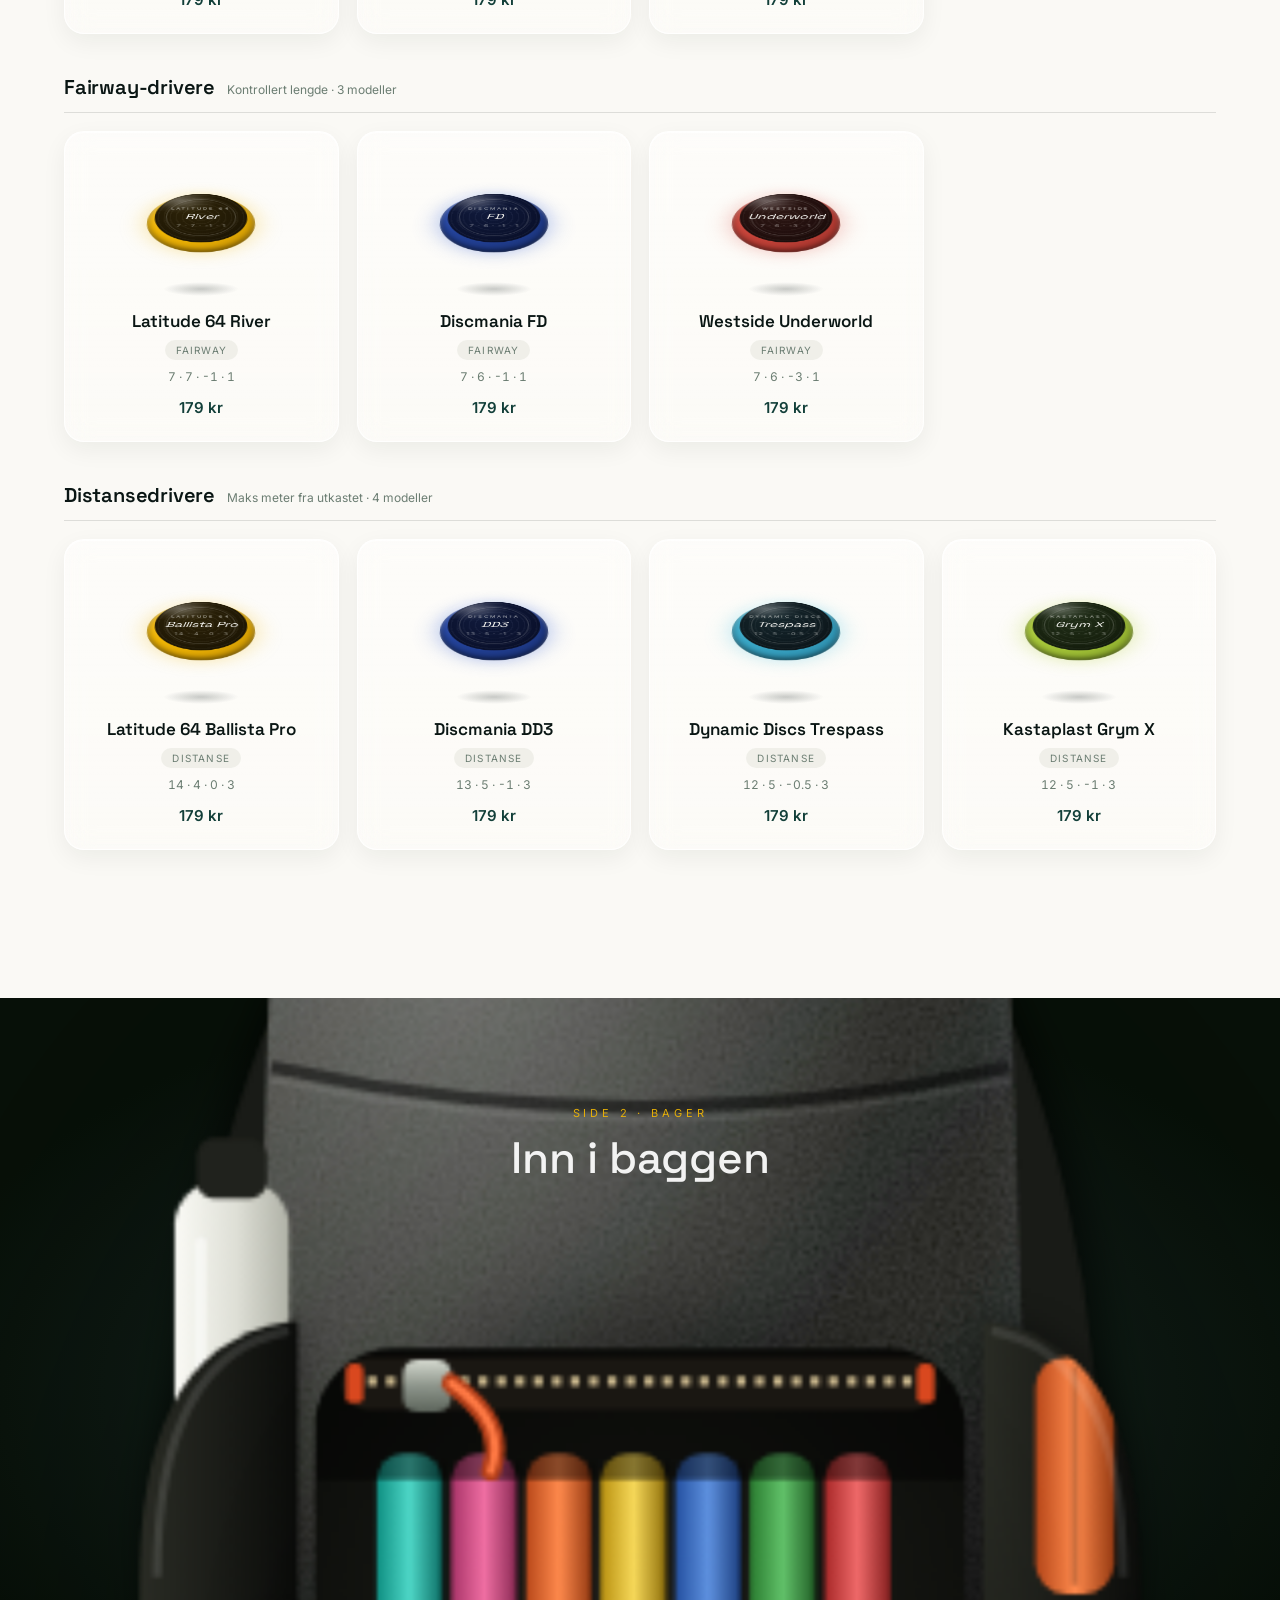
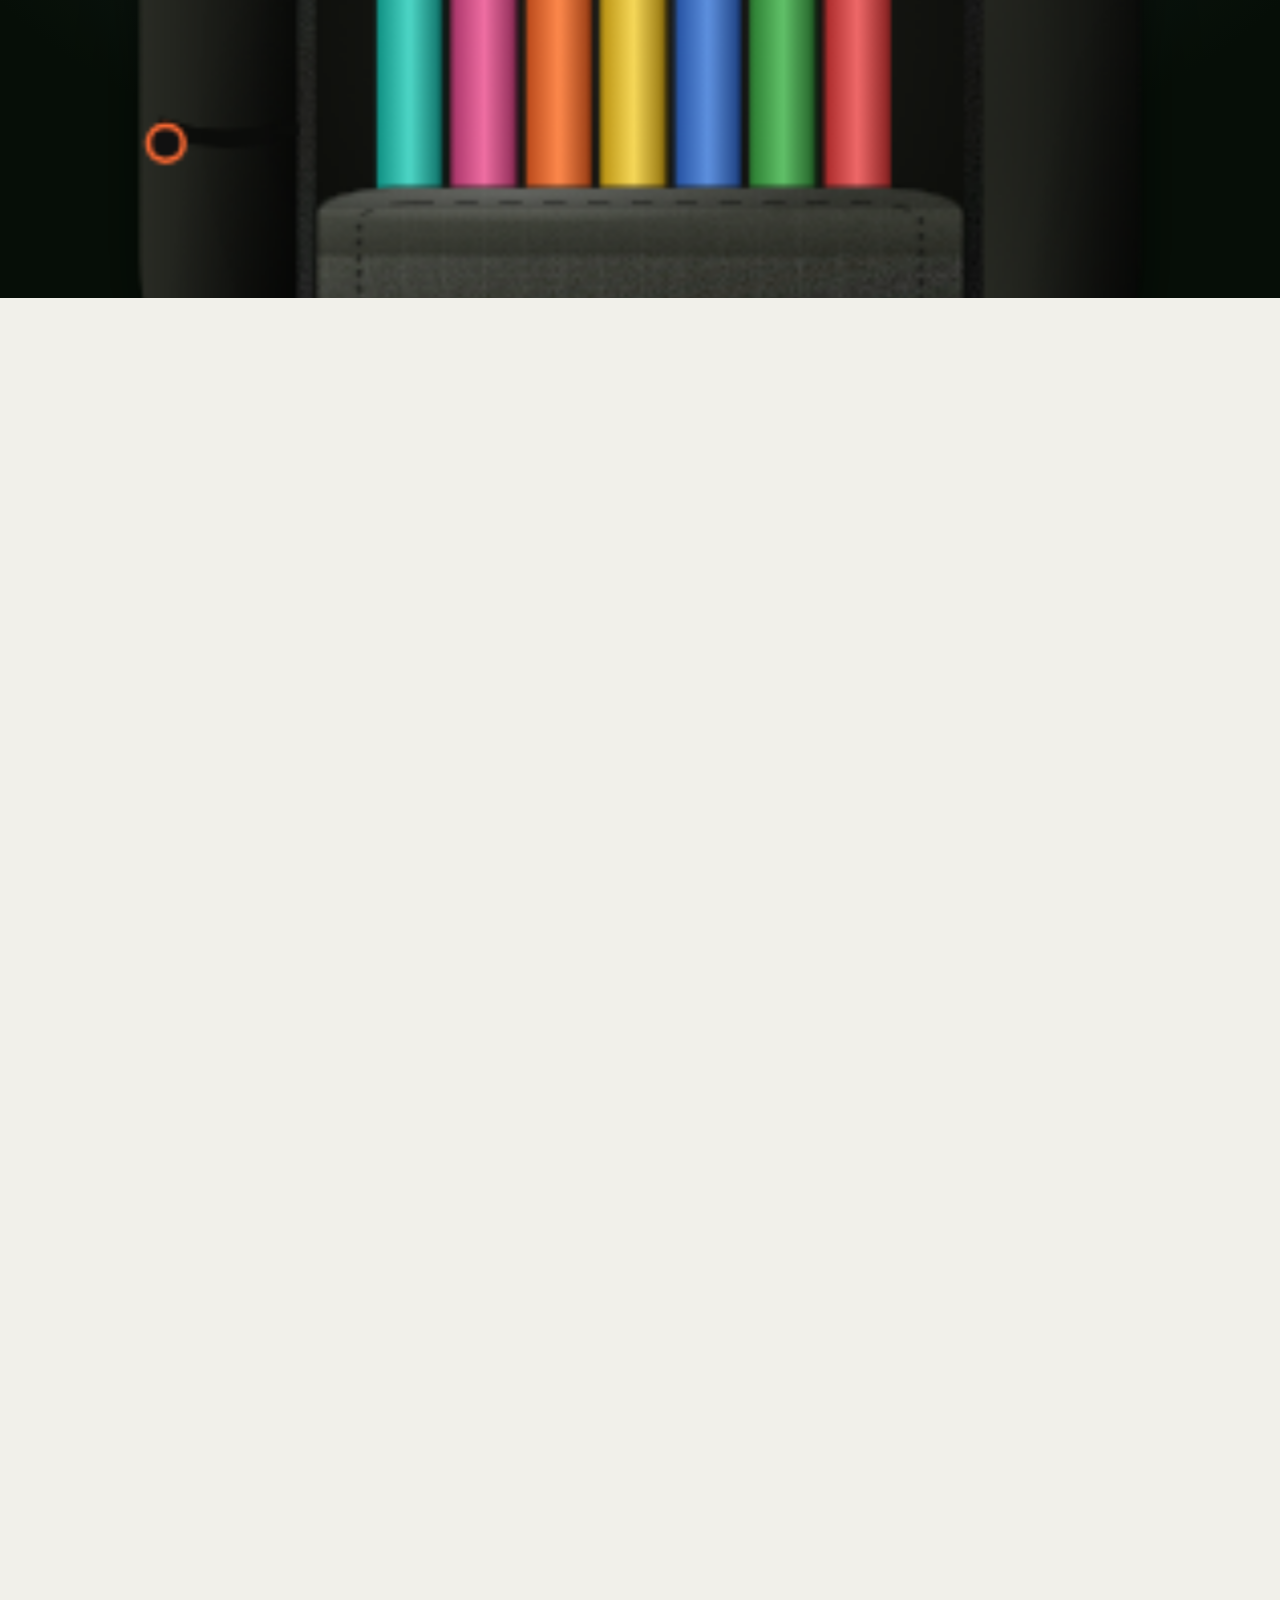
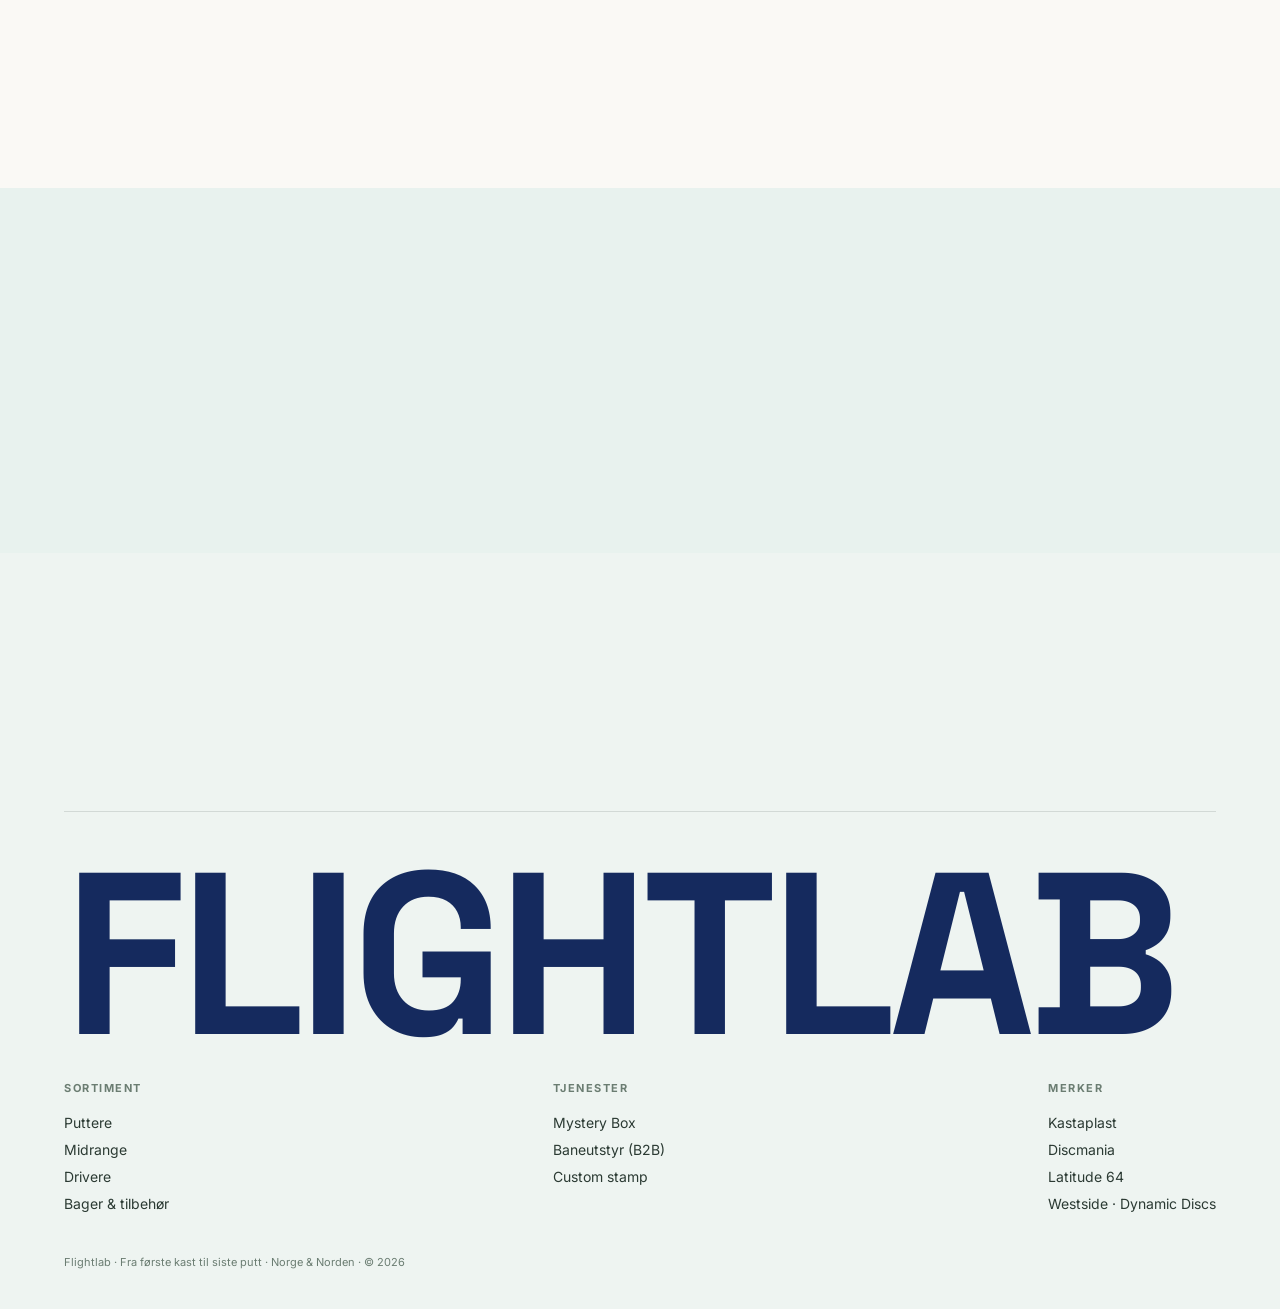
==== commit ee96b23e: "feat(hero): widen backdrop photo so the basket sits further back and left NOT DEPLOYED — the widened" ====
--- a/animated-sites/flightlab-cinematic/index.html
+++ b/animated-sites/flightlab-cinematic/index.html
@@ -82,11 +82,14 @@
 .scenephoto{position:absolute;inset:0;z-index:0;overflow:hidden;opacity:0;transition:opacity .6s ease}
 .scene.has-photo .scenephoto{opacity:1}
 .scene.has-photo .scape{display:none}
-.scenephoto img{width:100%;height:100%;object-fit:cover;object-position:50% 58%;display:block}
-/* A phone crops away most of the width. Centring the photo would leave a
-   basket sliced in half at the frame edge, so pan to a clean stretch of
-   forest instead — the disc fills the middle of a phone screen anyway. */
-@media(max-width:560px){.scenephoto img{object-position:74% 60%}}
+/* Panned right so the basket sits well left of the disc rather than
+   behind it. The photo is wider than the viewport, so this shifts the
+   framing without scaling anything up. */
+.scenephoto img{width:100%;height:100%;object-fit:cover;object-position:85% 55%;display:block}
+/* A phone crops away most of the width. Centring would leave a basket
+   sliced in half at the frame edge, so pan to a clean stretch of forest —
+   the disc fills the middle of a phone screen anyway. */
+@media(max-width:560px){.scenephoto img{object-position:46% 55%}}
 /* layered forest + fairway + basket, built once by JS (static, cheap) */
 .scape{position:absolute;inset:0;z-index:0;pointer-events:none}
 .scape svg{position:absolute;left:0;right:0;bottom:0;width:100%;height:62%;display:block}
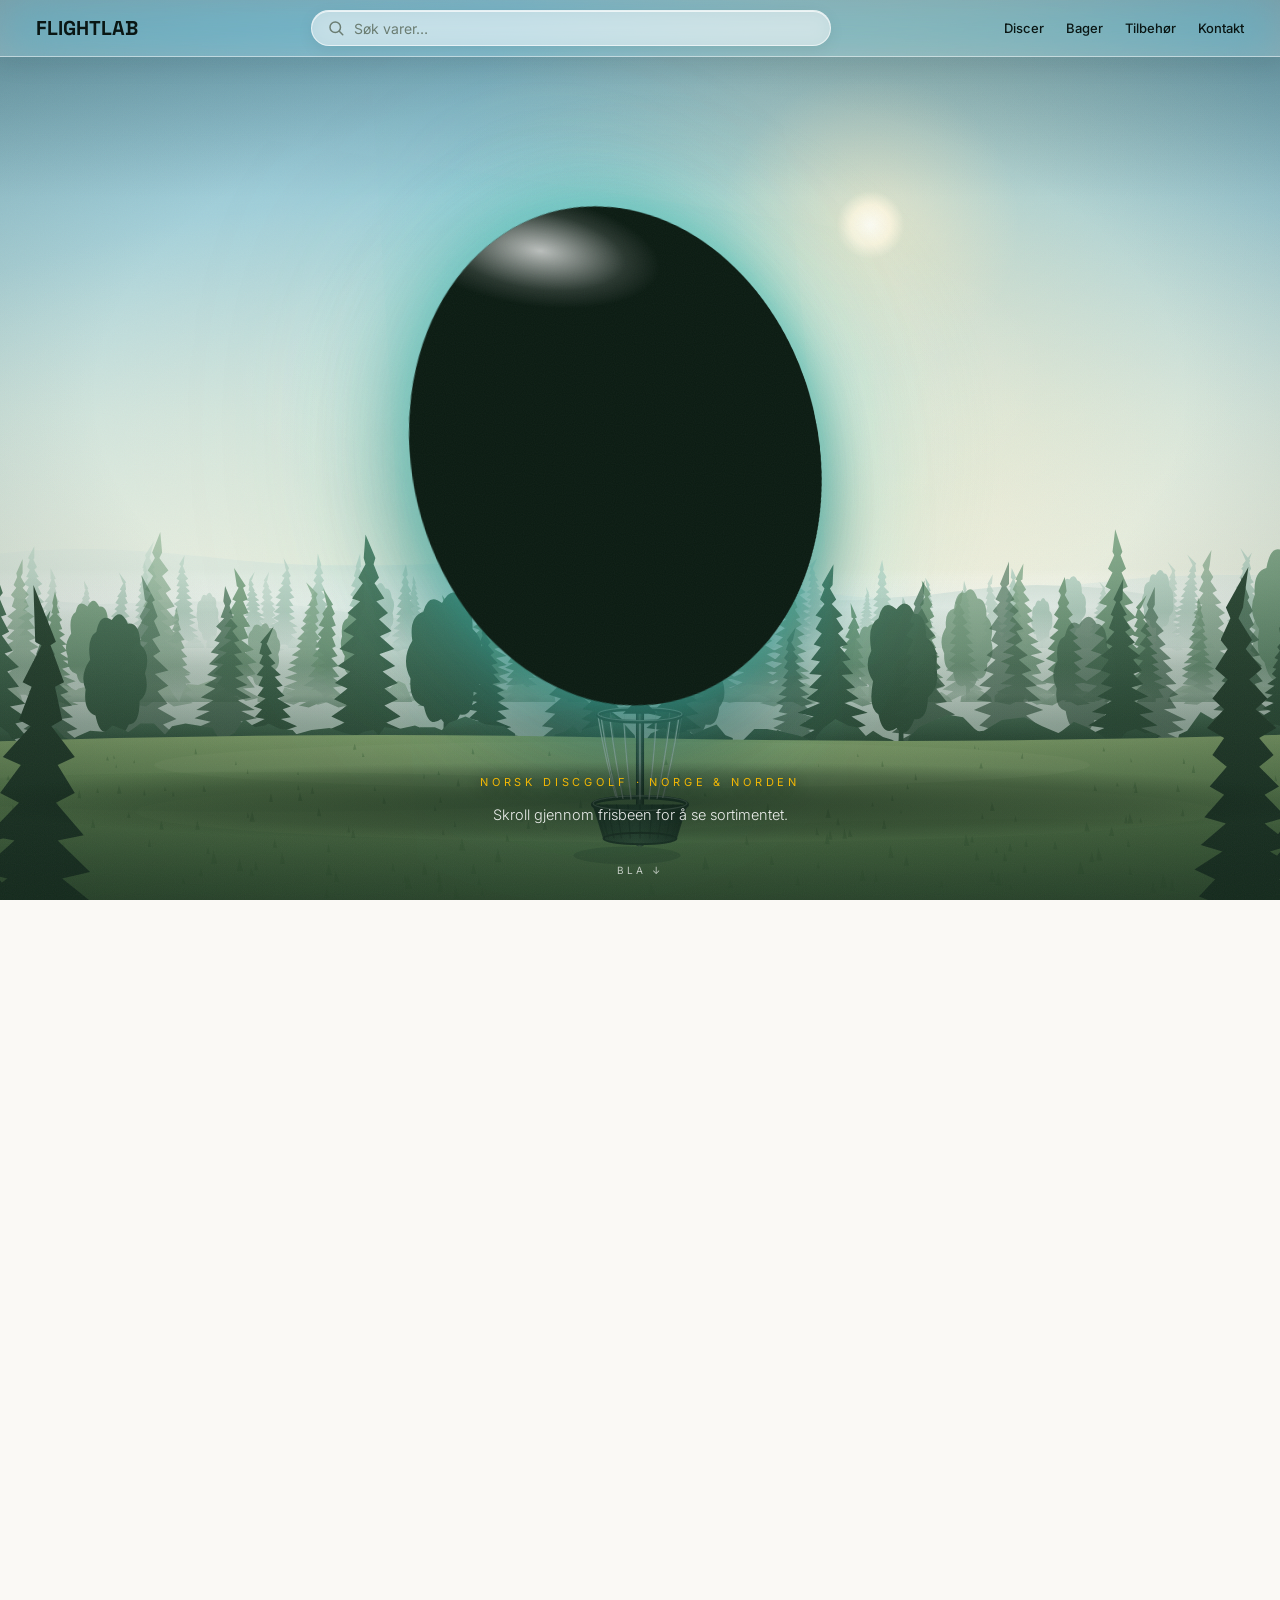
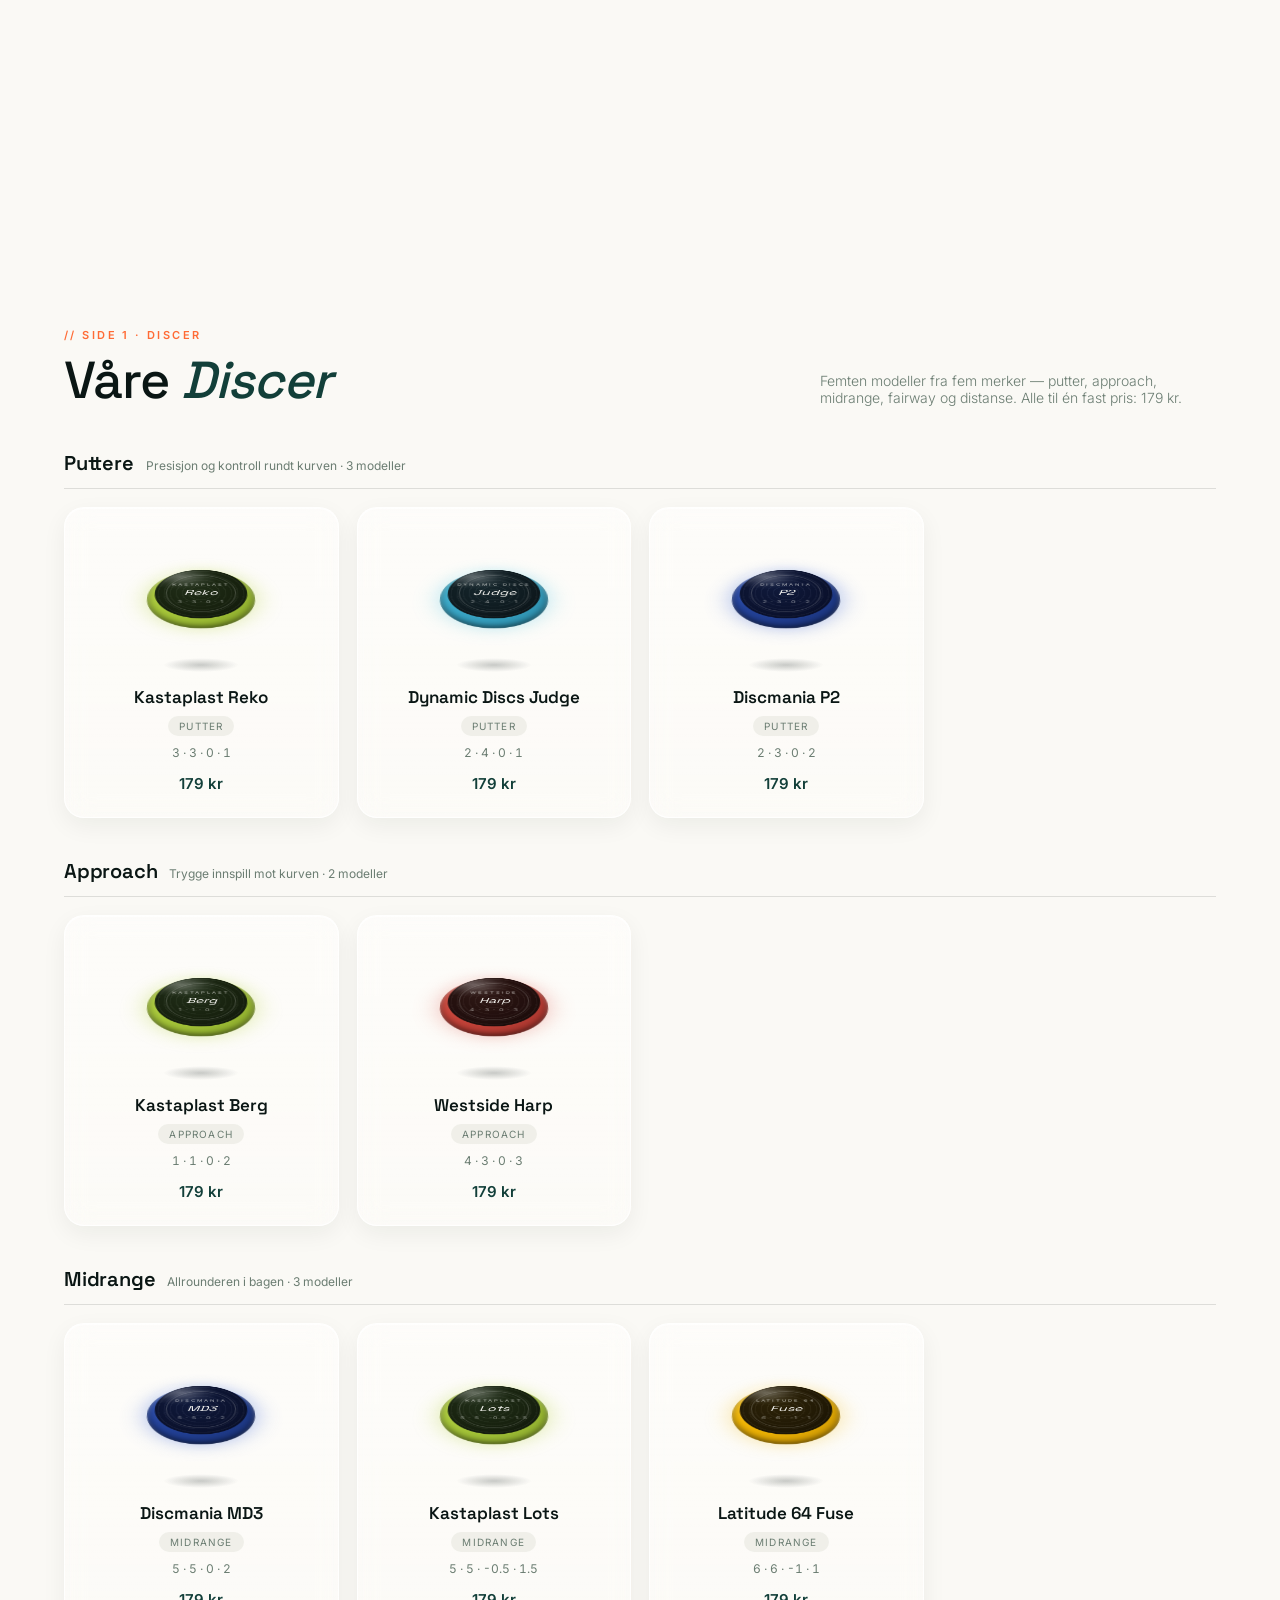
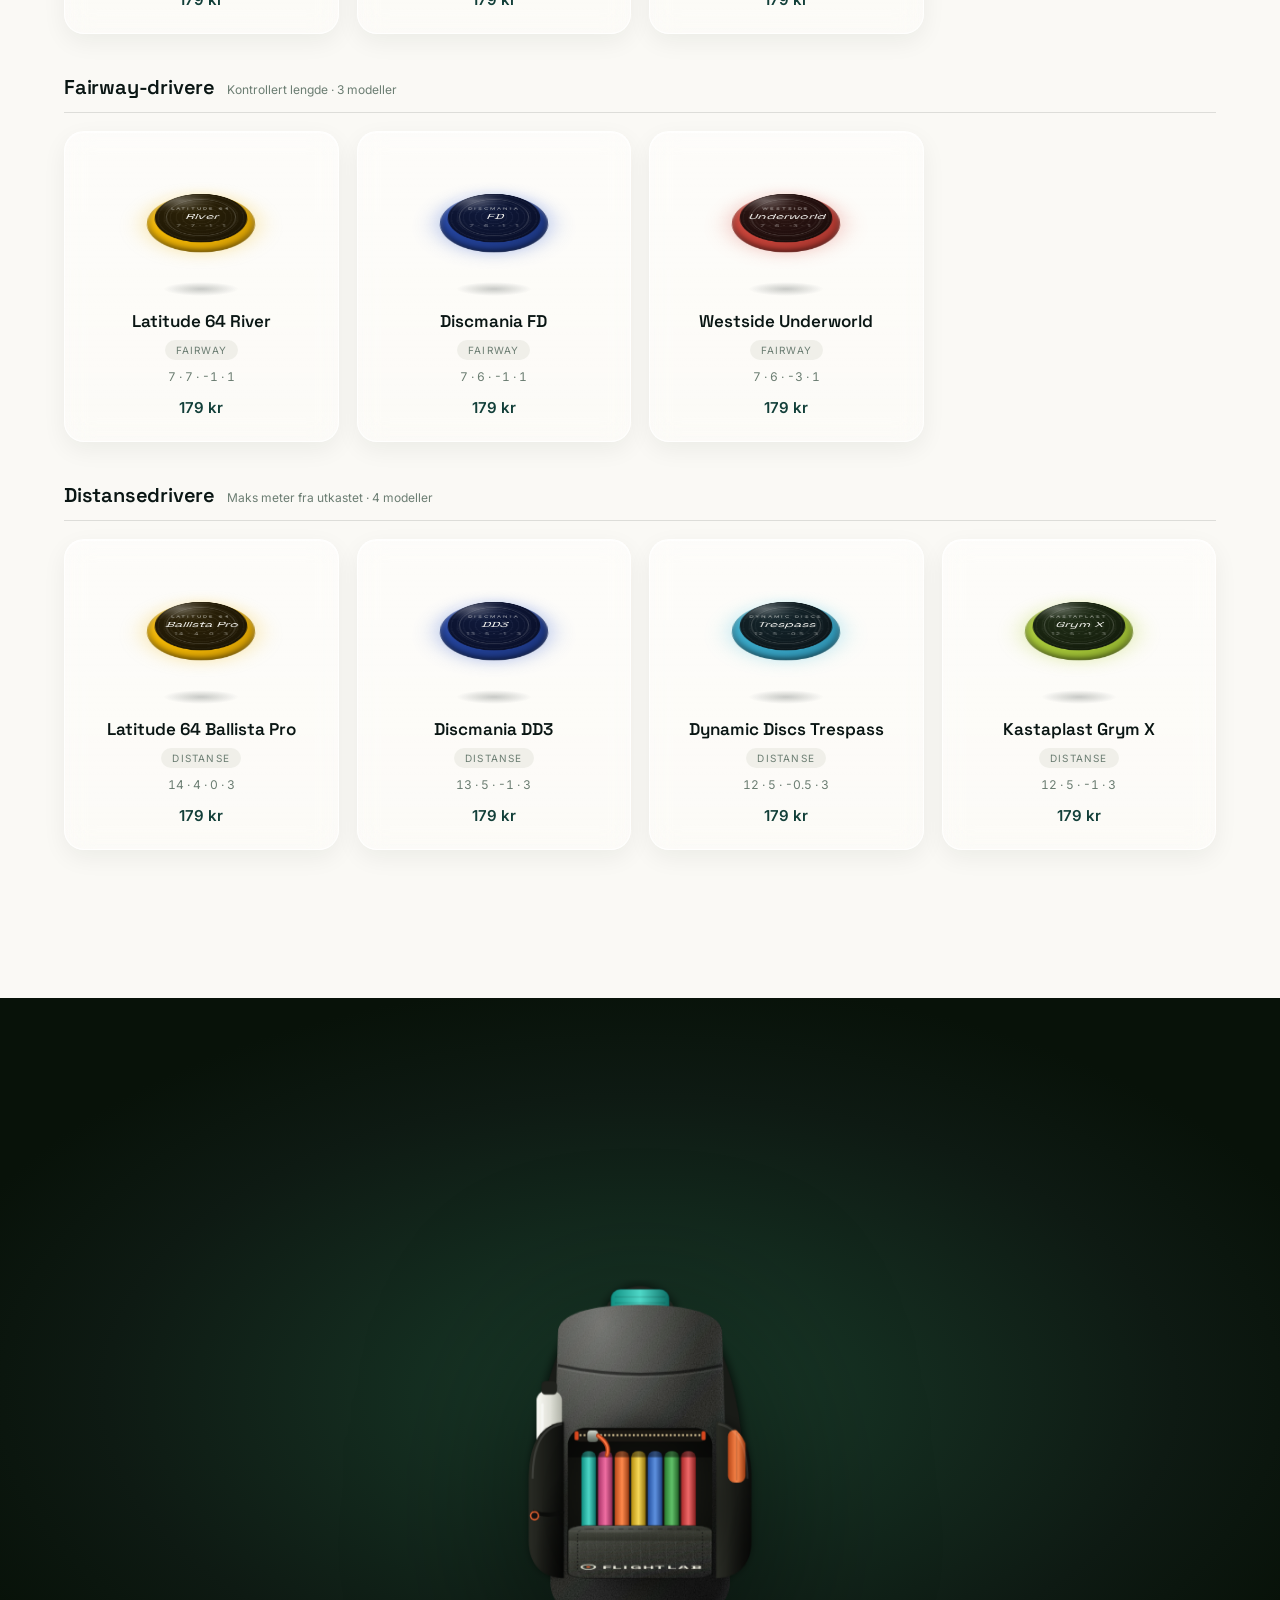
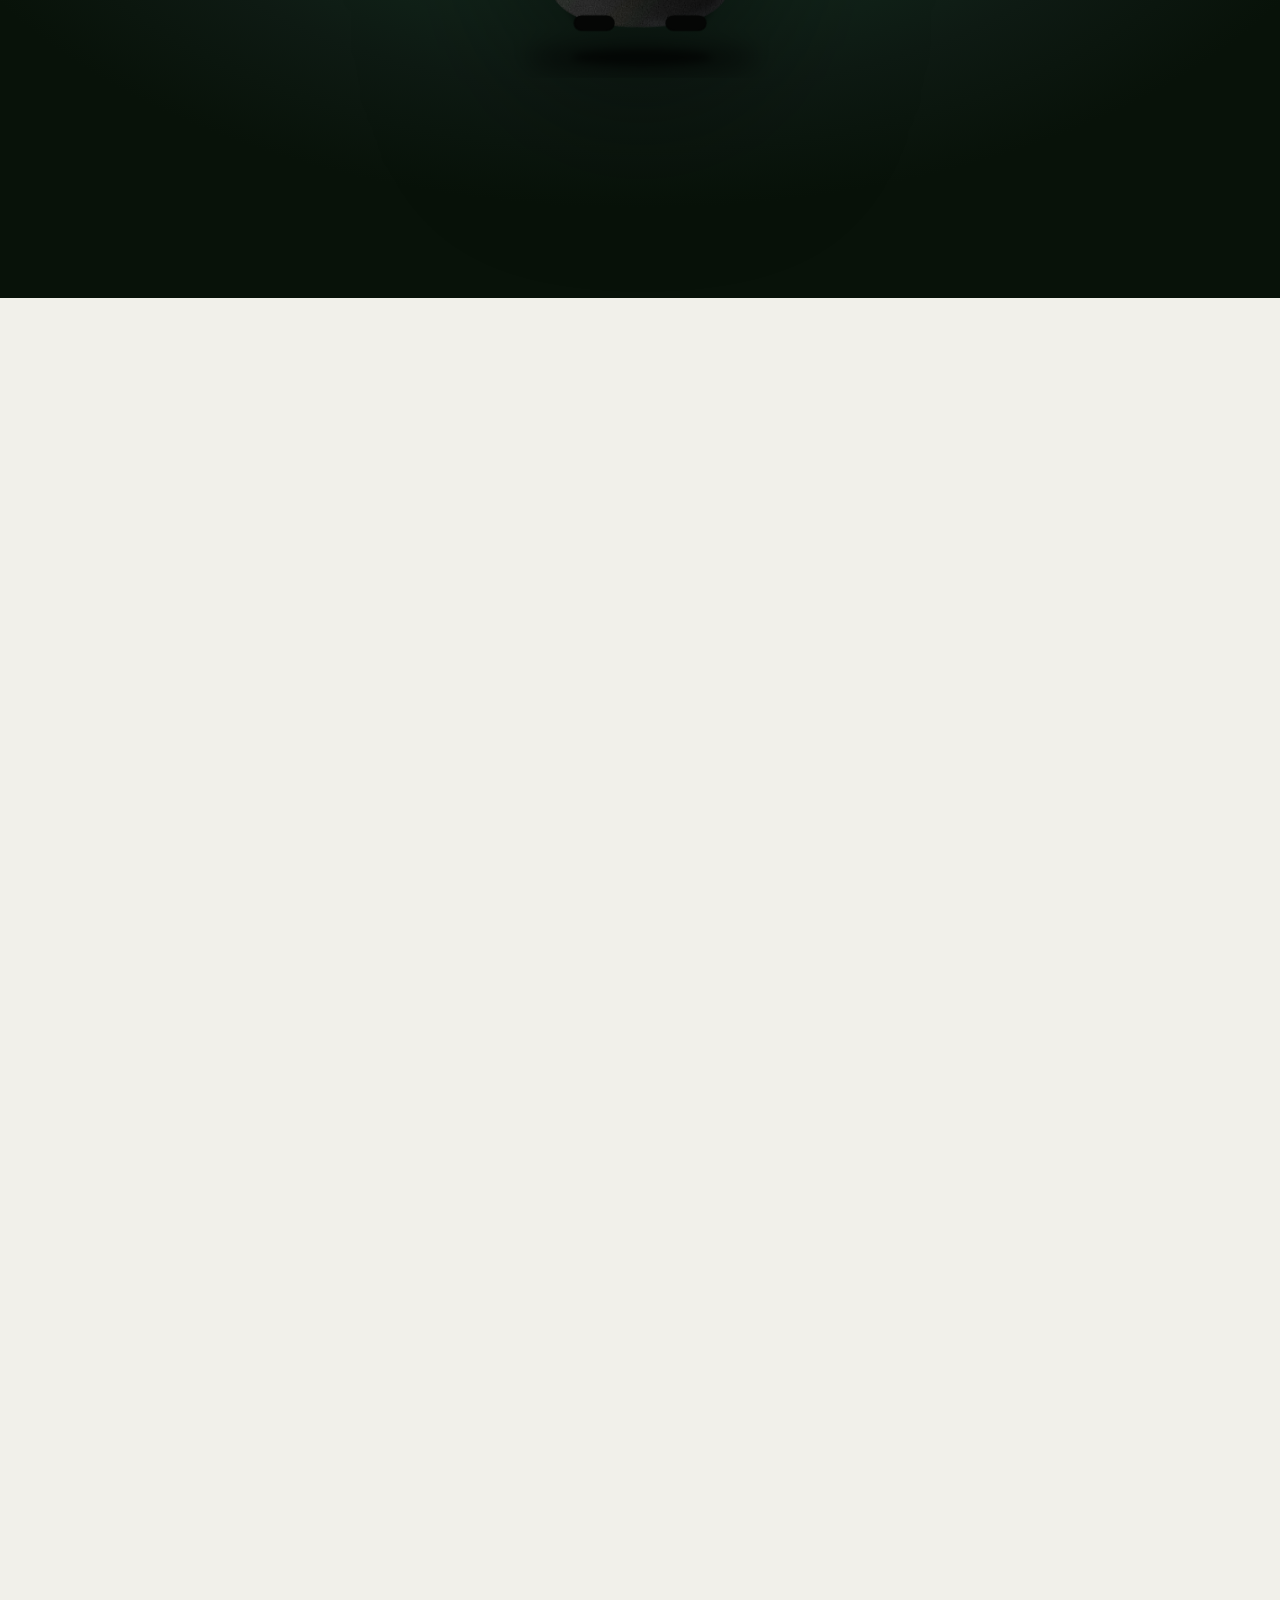
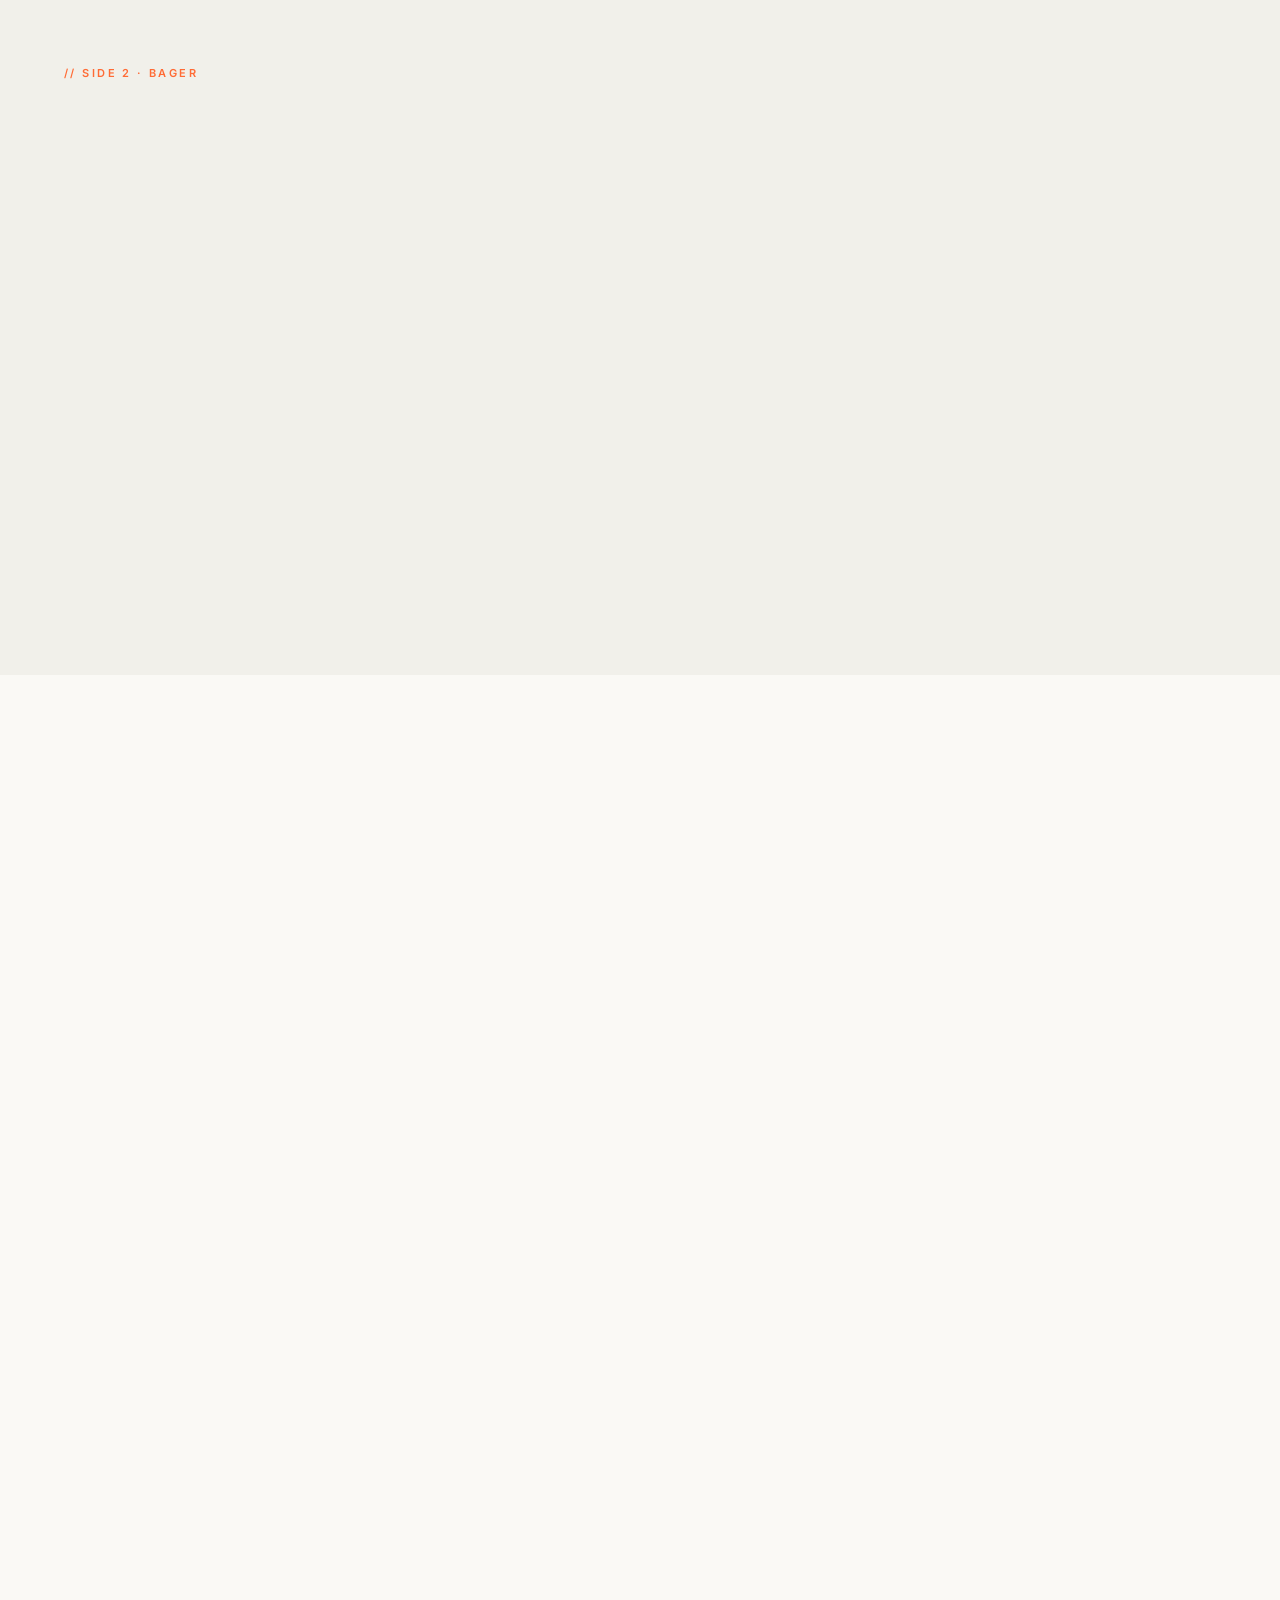
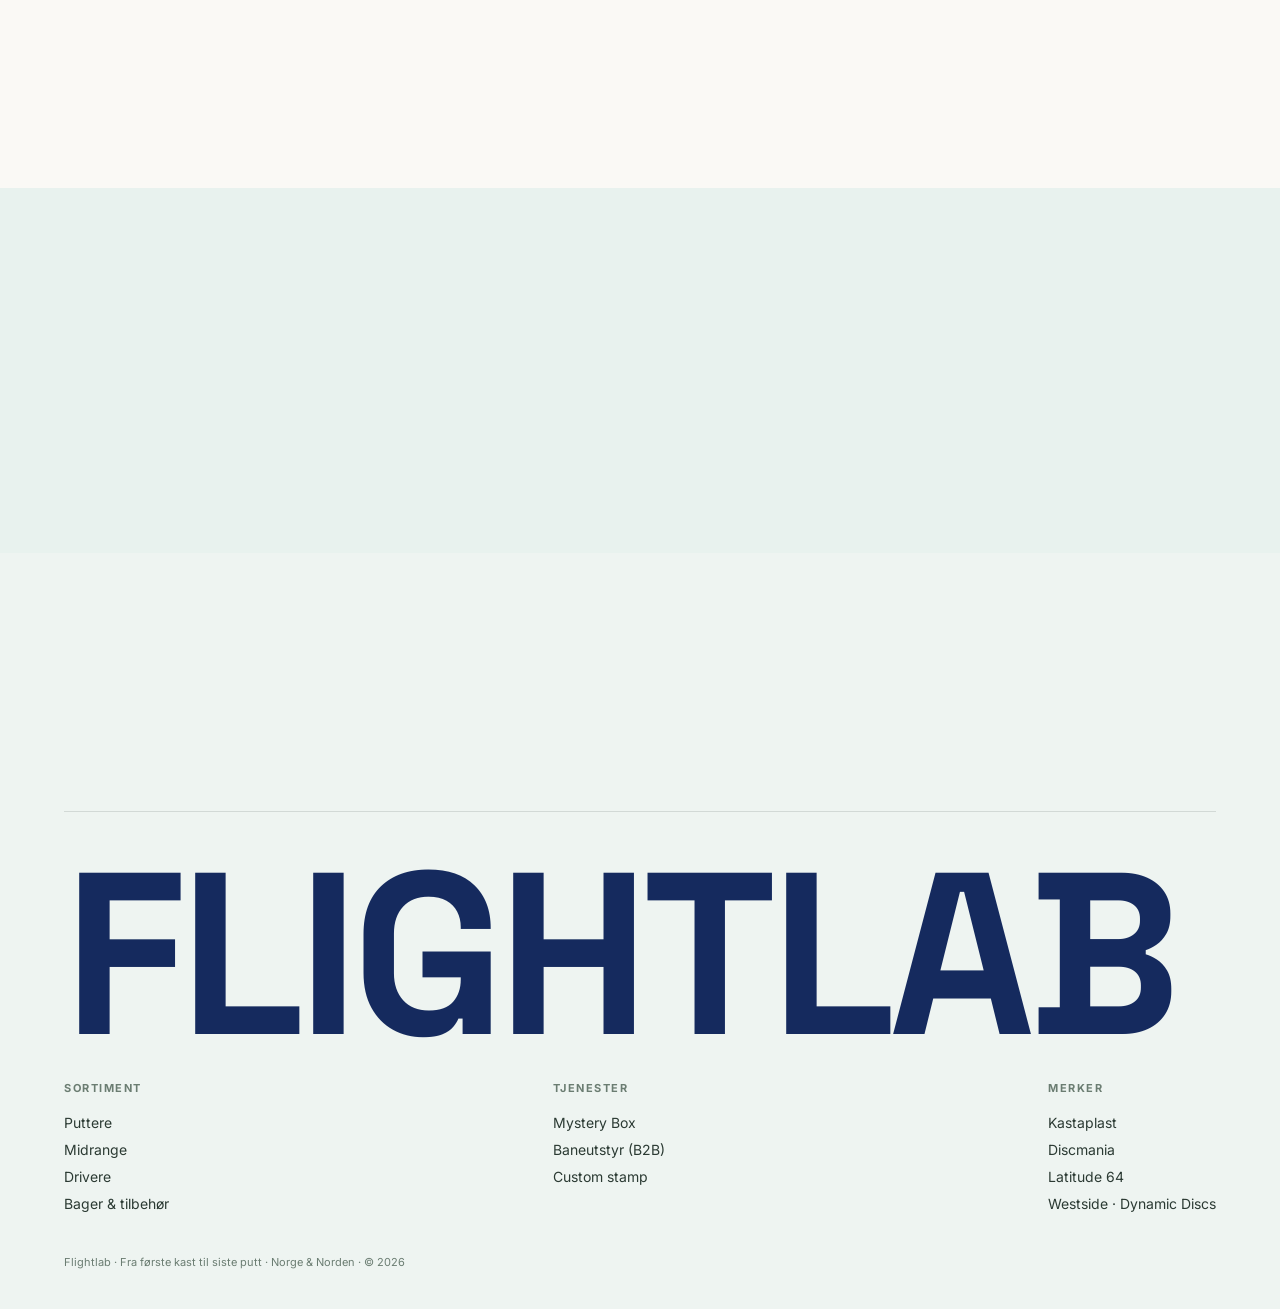
==== commit 2fe1d56c: "feat(hero): move the basket inside the photo; full menu on mobile Replaces the widened-canvas approa" ====
--- a/animated-sites/flightlab-cinematic/index.html
+++ b/animated-sites/flightlab-cinematic/index.html
@@ -45,6 +45,18 @@
 nav .nl a{font-size:13px;font-weight:500;color:var(--ink);transition:color .2s}
 nav .nl a:hover{color:var(--signal)}
 @media(max-width:860px){nav .nl a:not(.cta){display:none}}
+/* Phones keep the full menu — Discer / Bager / Tilbehør / Kontakt — with the
+   search field shrunk to make room for it. */
+@media(max-width:640px){
+  nav{gap:8px;padding:9px 18px 9px 14px}
+  nav .brand{font-size:15px;letter-spacing:0}
+  .navsearch{max-width:none;flex:1 1 60px;min-width:0;padding:6px 10px;gap:6px}
+  .navsearch svg{width:15px;height:15px}
+  .navsearch input{font-size:12.5px}
+  nav .nl{gap:11px}
+  nav .nl a:not(.cta){display:inline}
+  nav .nl a{font-size:11.5px}
+}
 @media(max-width:520px){nav .brand{display:none}}
 
 /* ===== SCROLL-ZOOM PORTALS (GPU transforms only — buttery, no lag) ===== */
@@ -82,14 +94,13 @@
 .scenephoto{position:absolute;inset:0;z-index:0;overflow:hidden;opacity:0;transition:opacity .6s ease}
 .scene.has-photo .scenephoto{opacity:1}
 .scene.has-photo .scape{display:none}
-/* Panned right so the basket sits well left of the disc rather than
-   behind it. The photo is wider than the viewport, so this shifts the
-   framing without scaling anything up. */
-.scenephoto img{width:100%;height:100%;object-fit:cover;object-position:85% 55%;display:block}
+/* The basket was moved left inside the photo itself, so desktop needs no
+   panning — at 16:10 the photo is width-limited anyway and X has no effect. */
+.scenephoto img{width:100%;height:100%;object-fit:cover;object-position:50% 55%;display:block}
 /* A phone crops away most of the width. Centring would leave a basket
    sliced in half at the frame edge, so pan to a clean stretch of forest —
    the disc fills the middle of a phone screen anyway. */
-@media(max-width:560px){.scenephoto img{object-position:46% 55%}}
+@media(max-width:560px){.scenephoto img{object-position:60% 55%}}
 /* layered forest + fairway + basket, built once by JS (static, cheap) */
 .scape{position:absolute;inset:0;z-index:0;pointer-events:none}
 .scape svg{position:absolute;left:0;right:0;bottom:0;width:100%;height:62%;display:block}
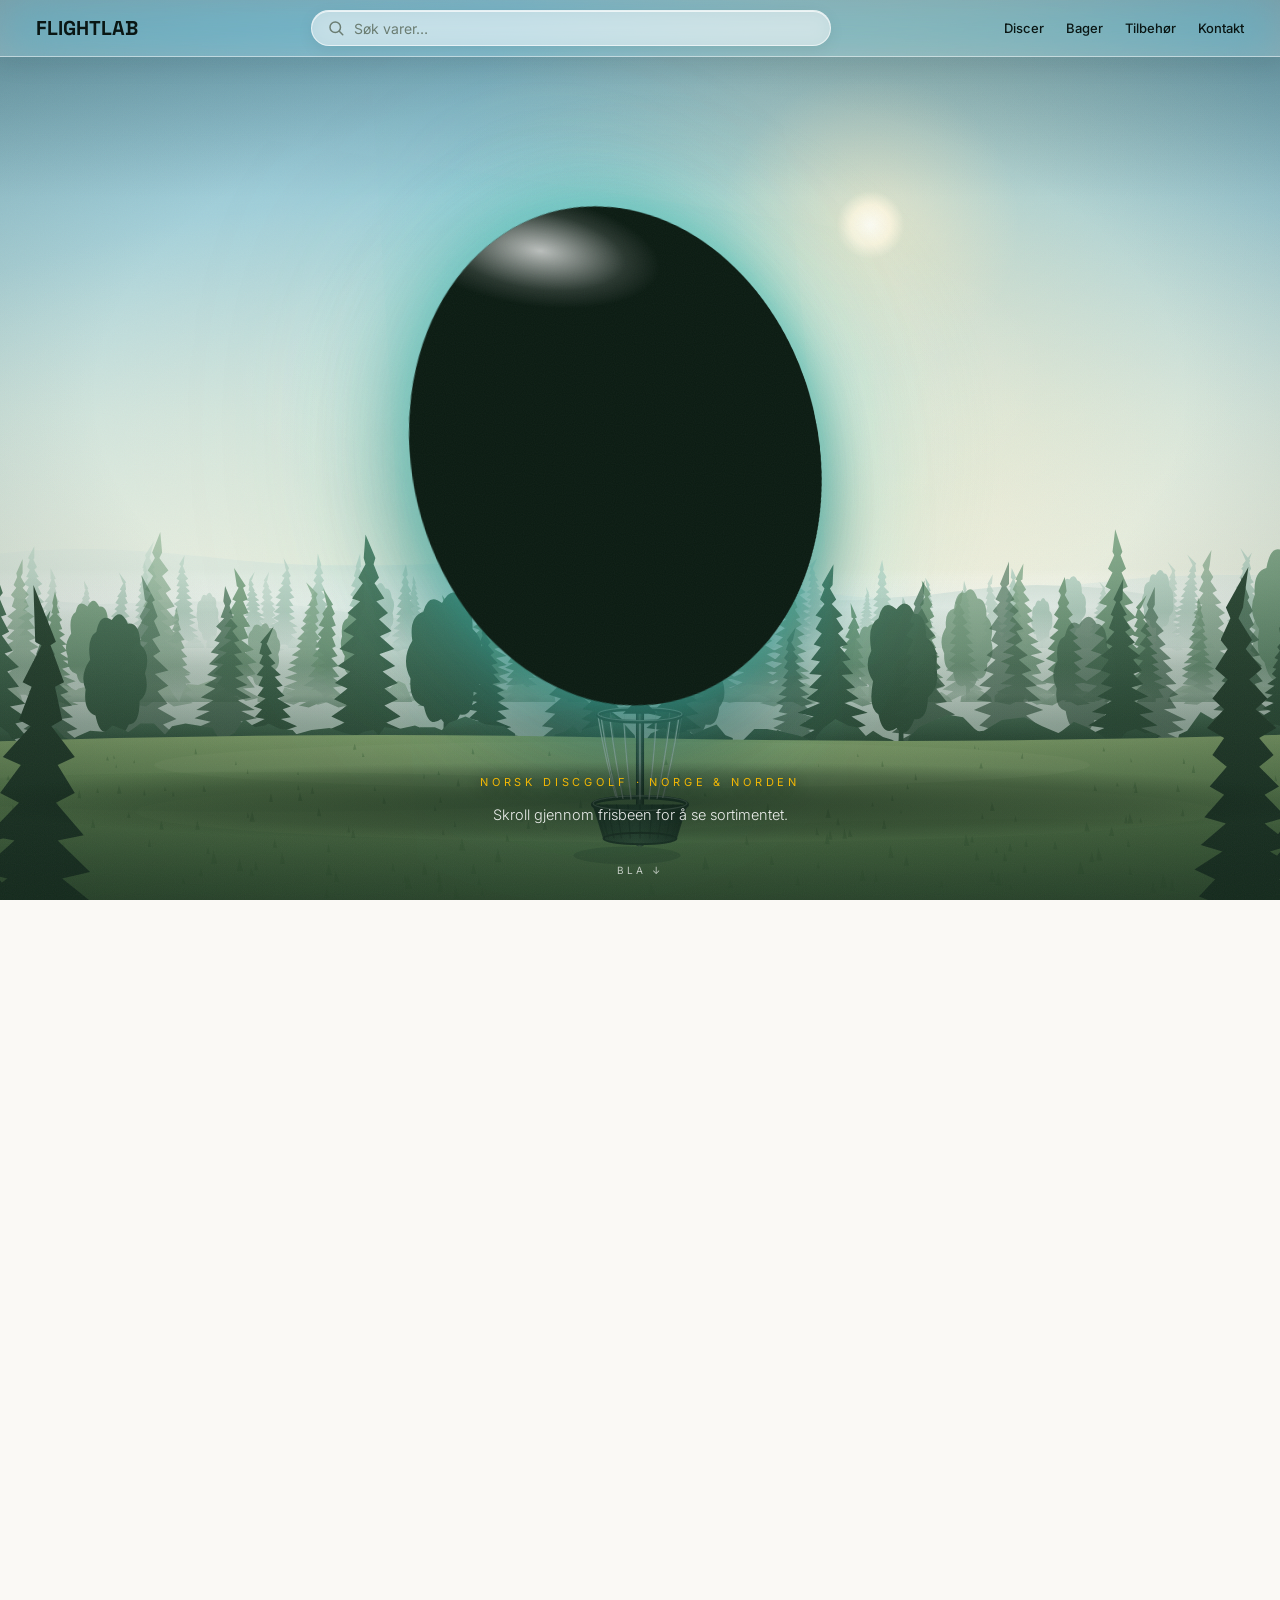
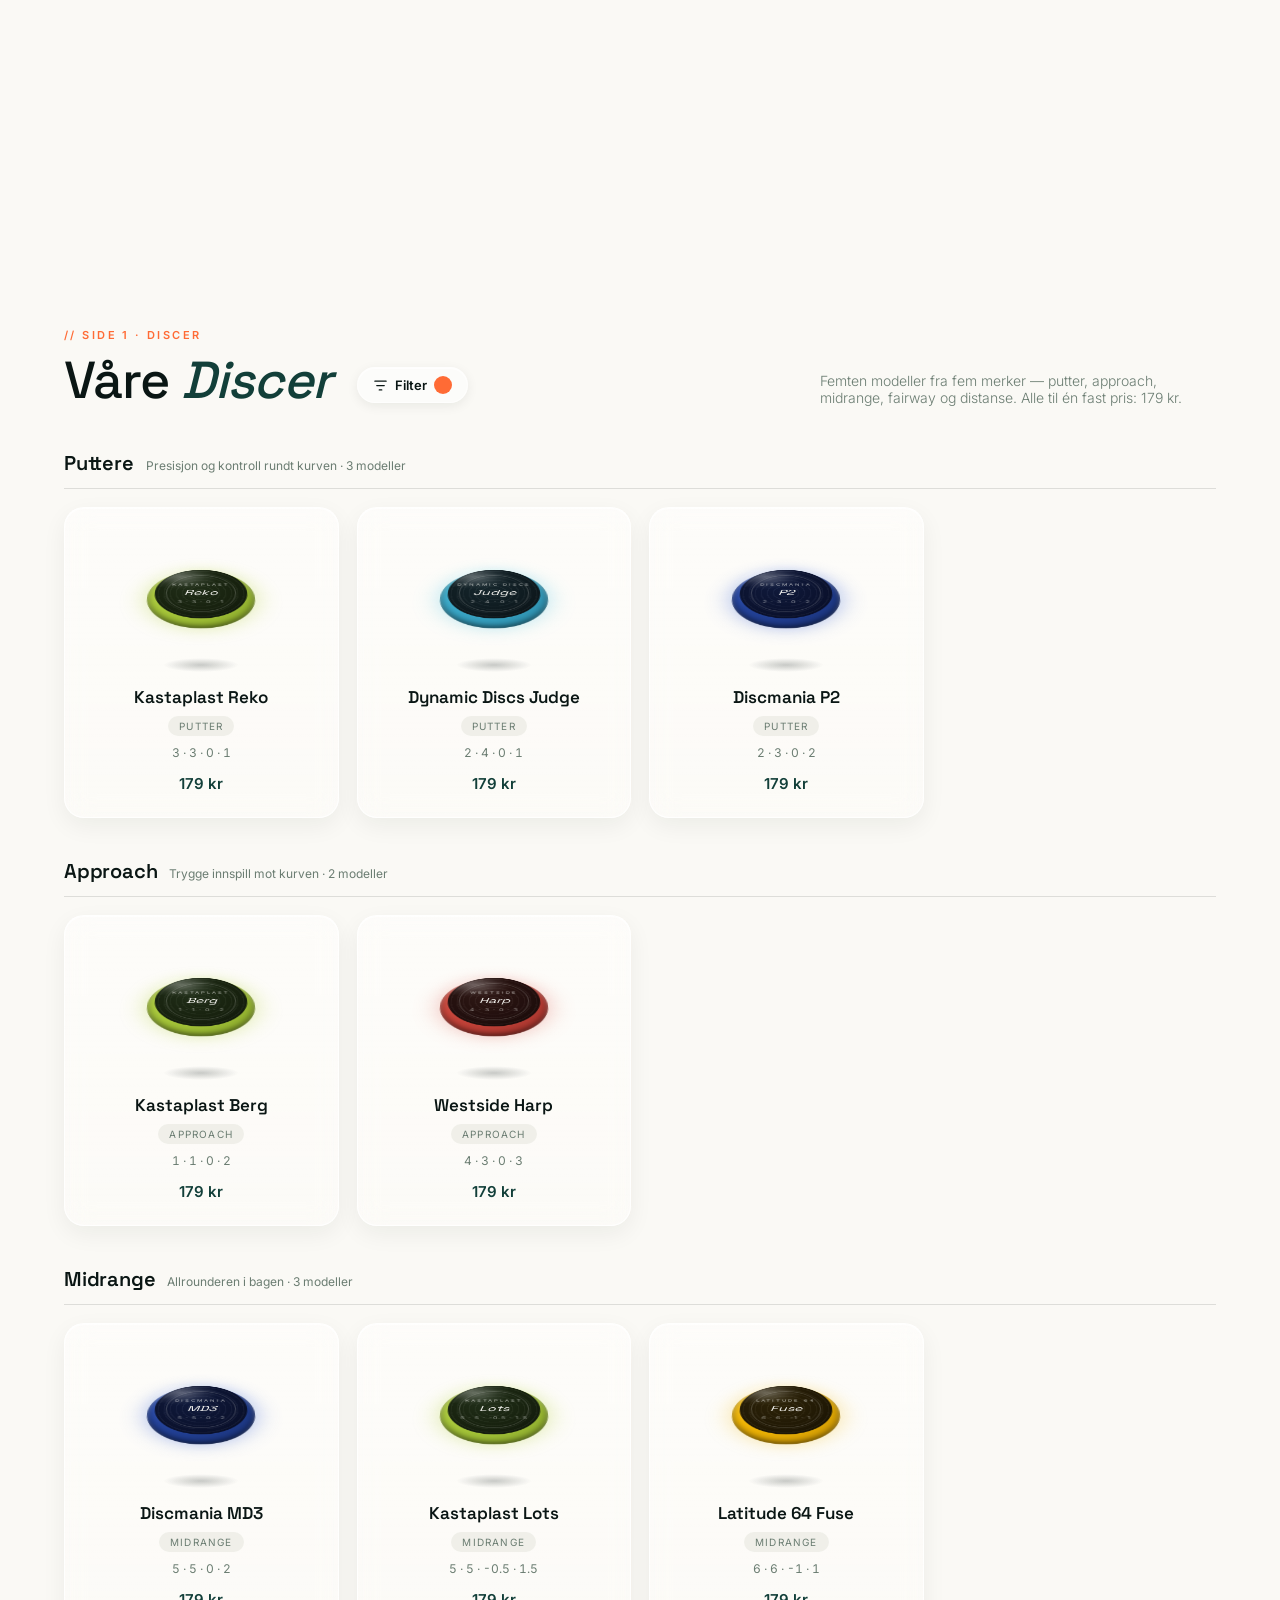
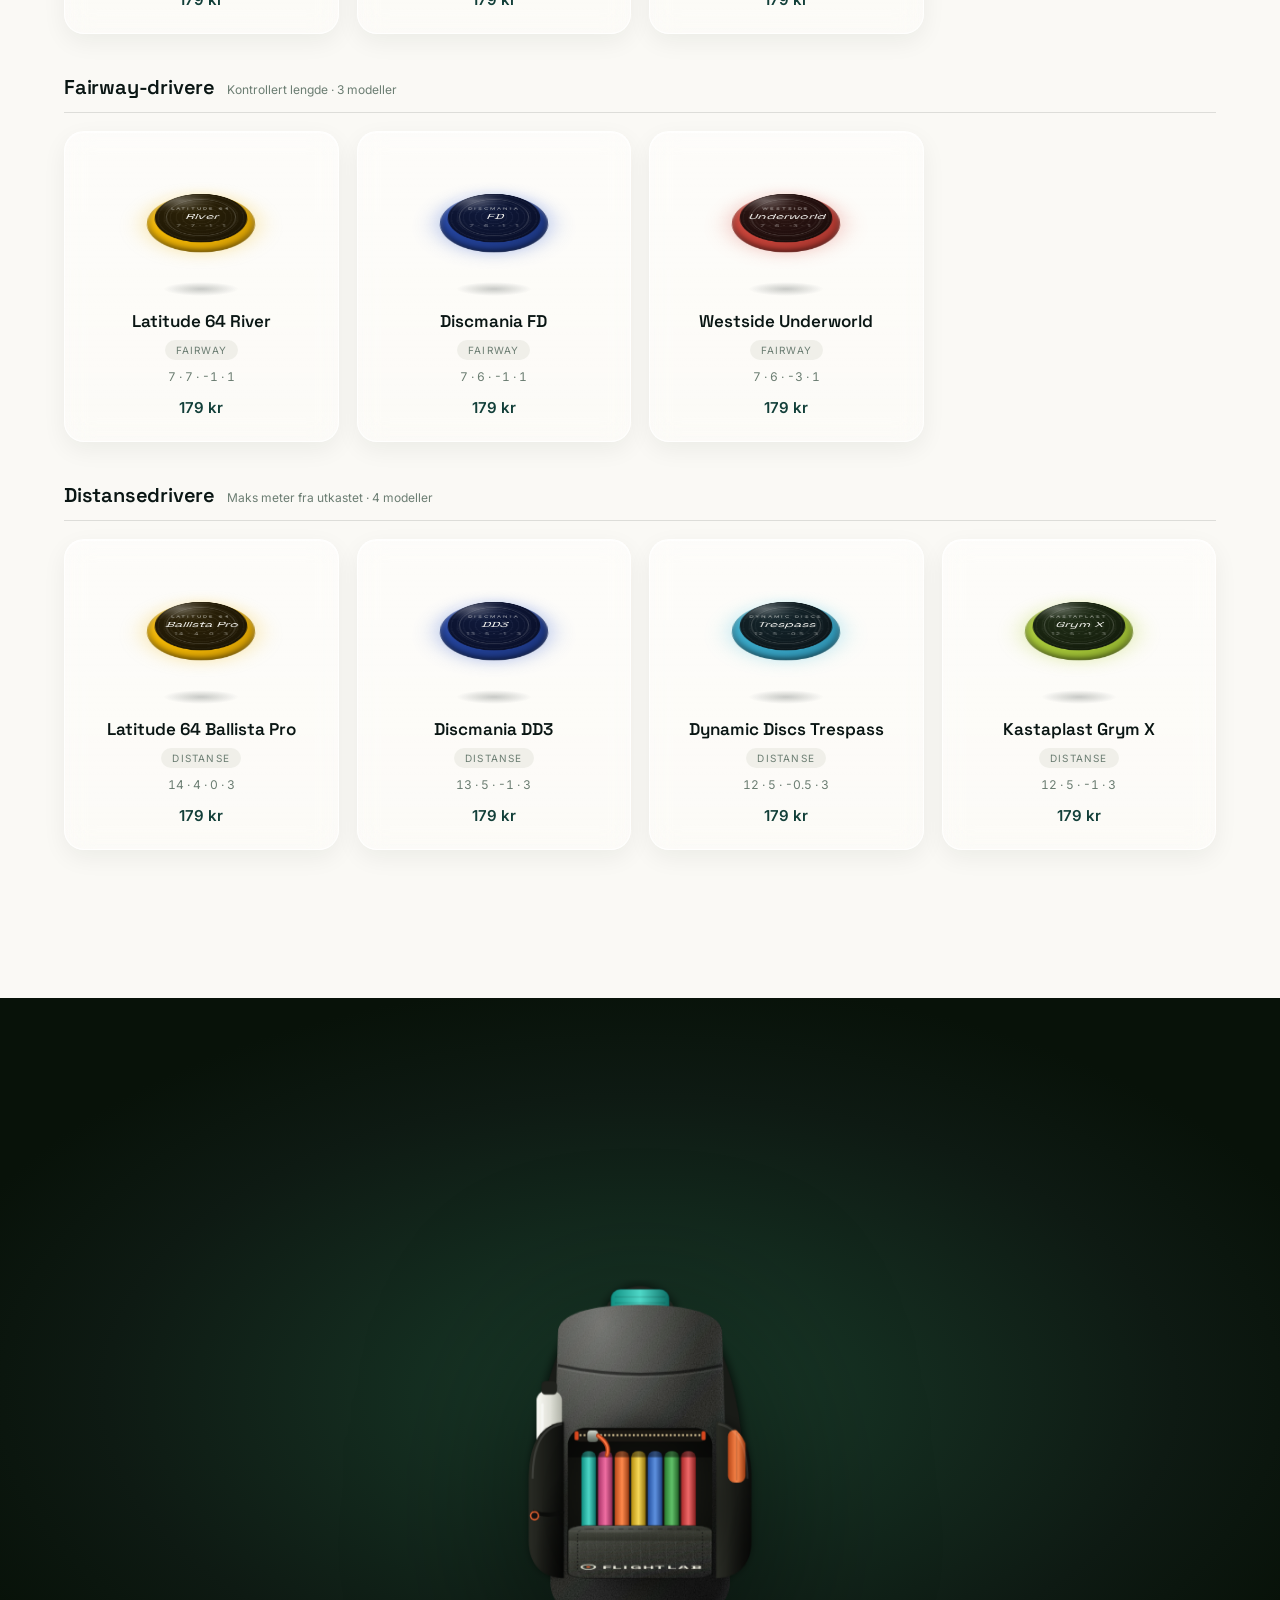
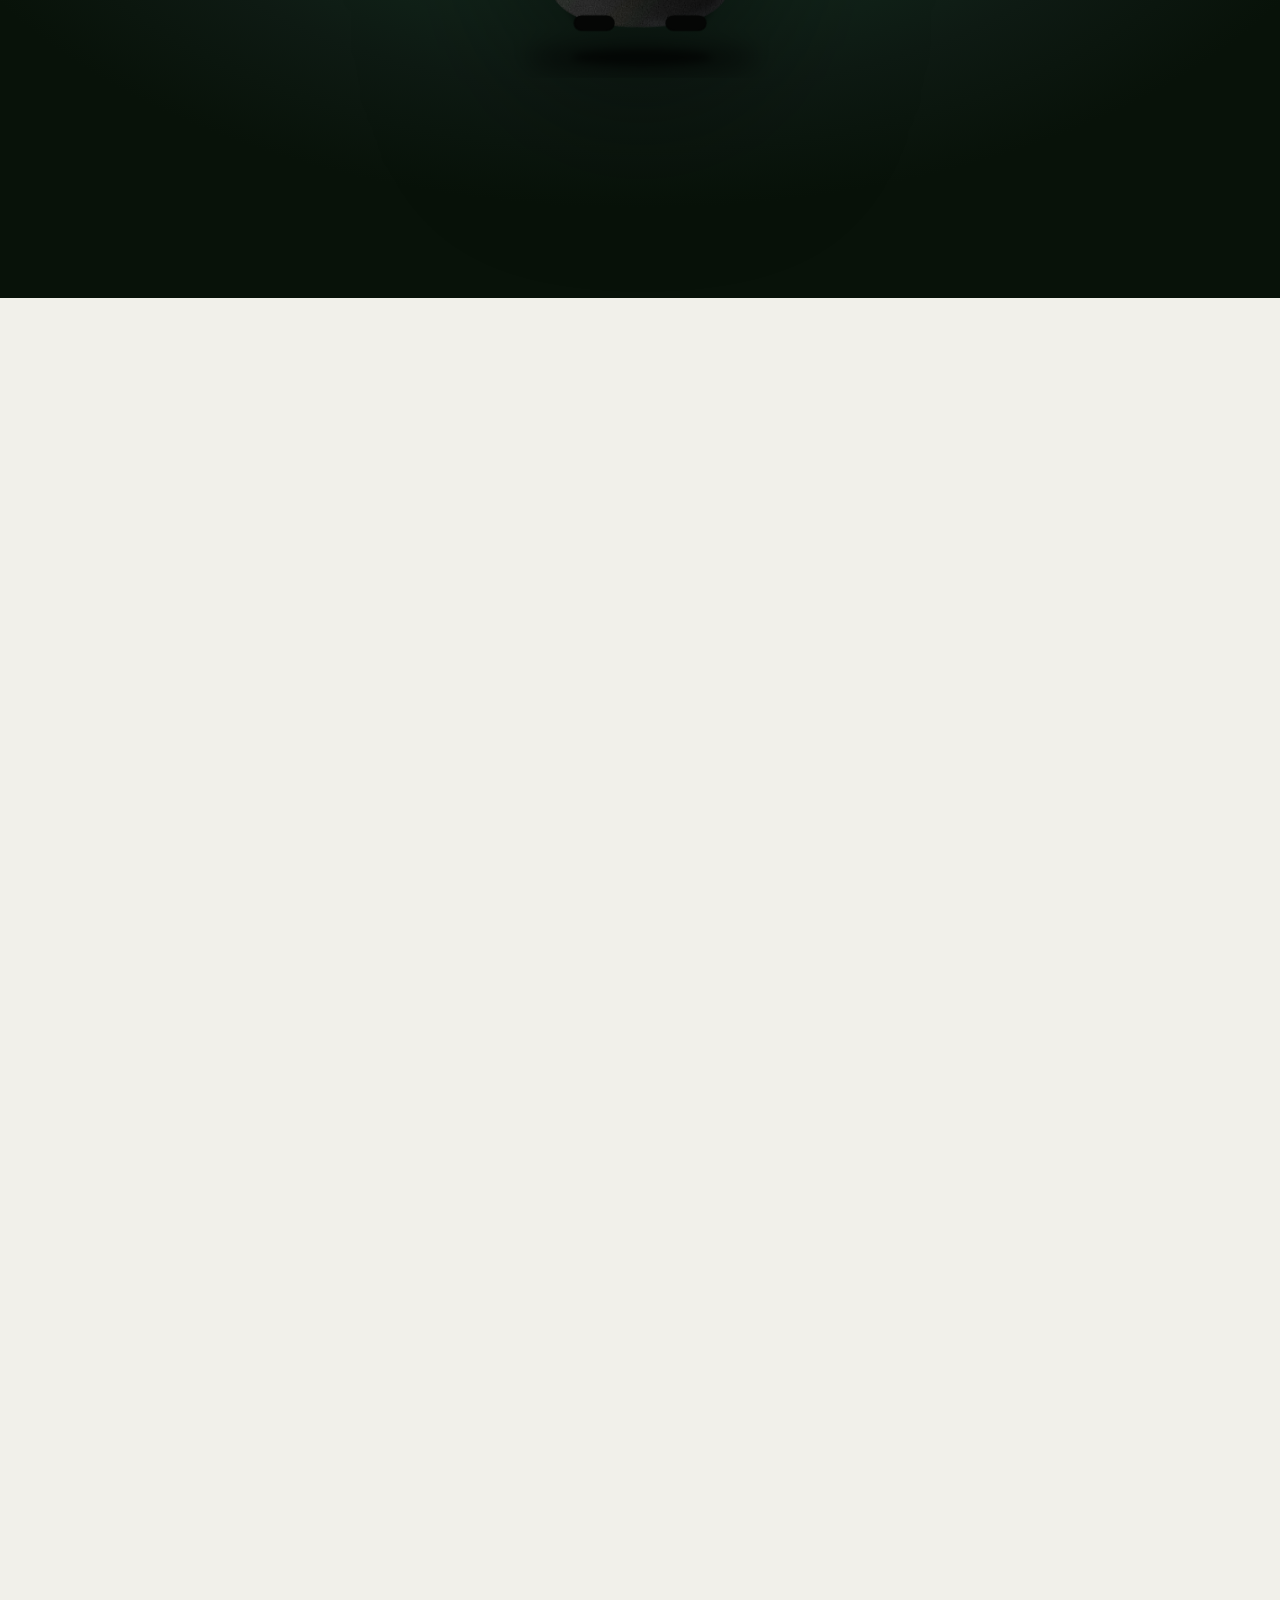
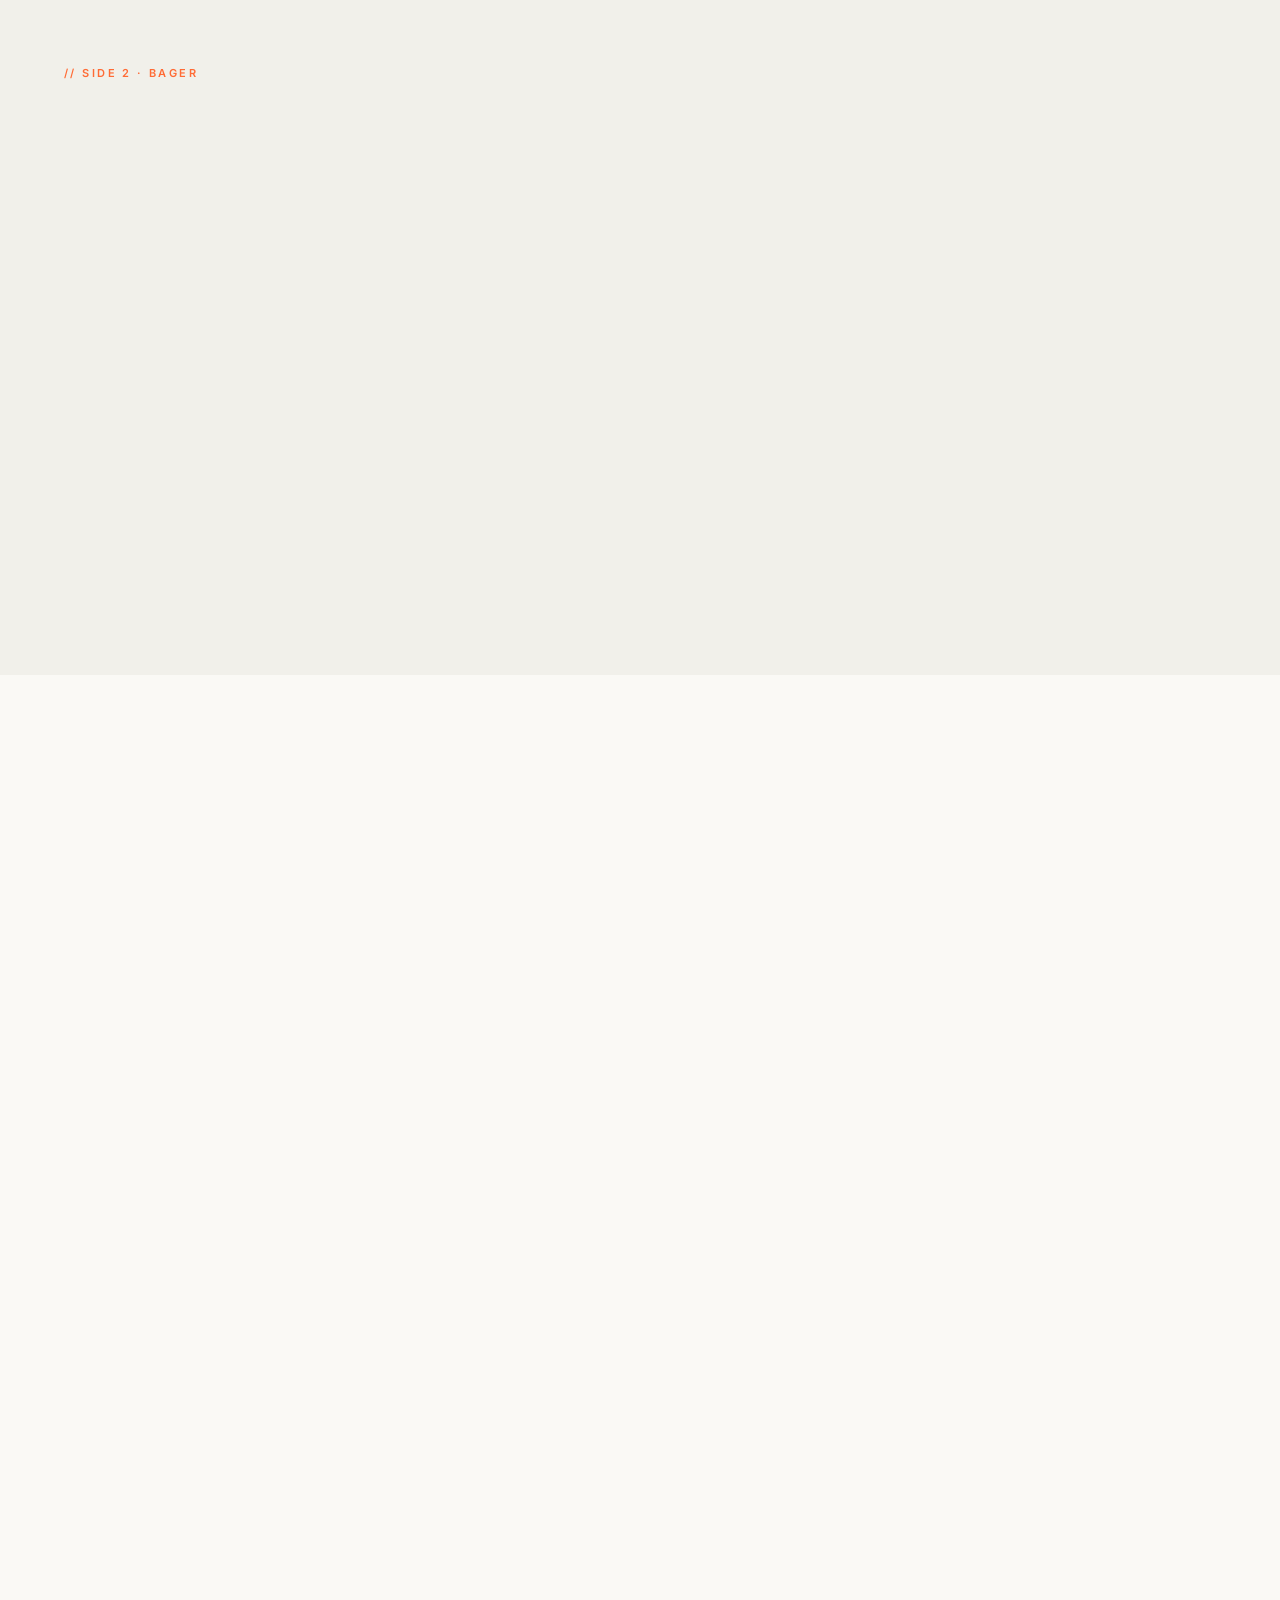
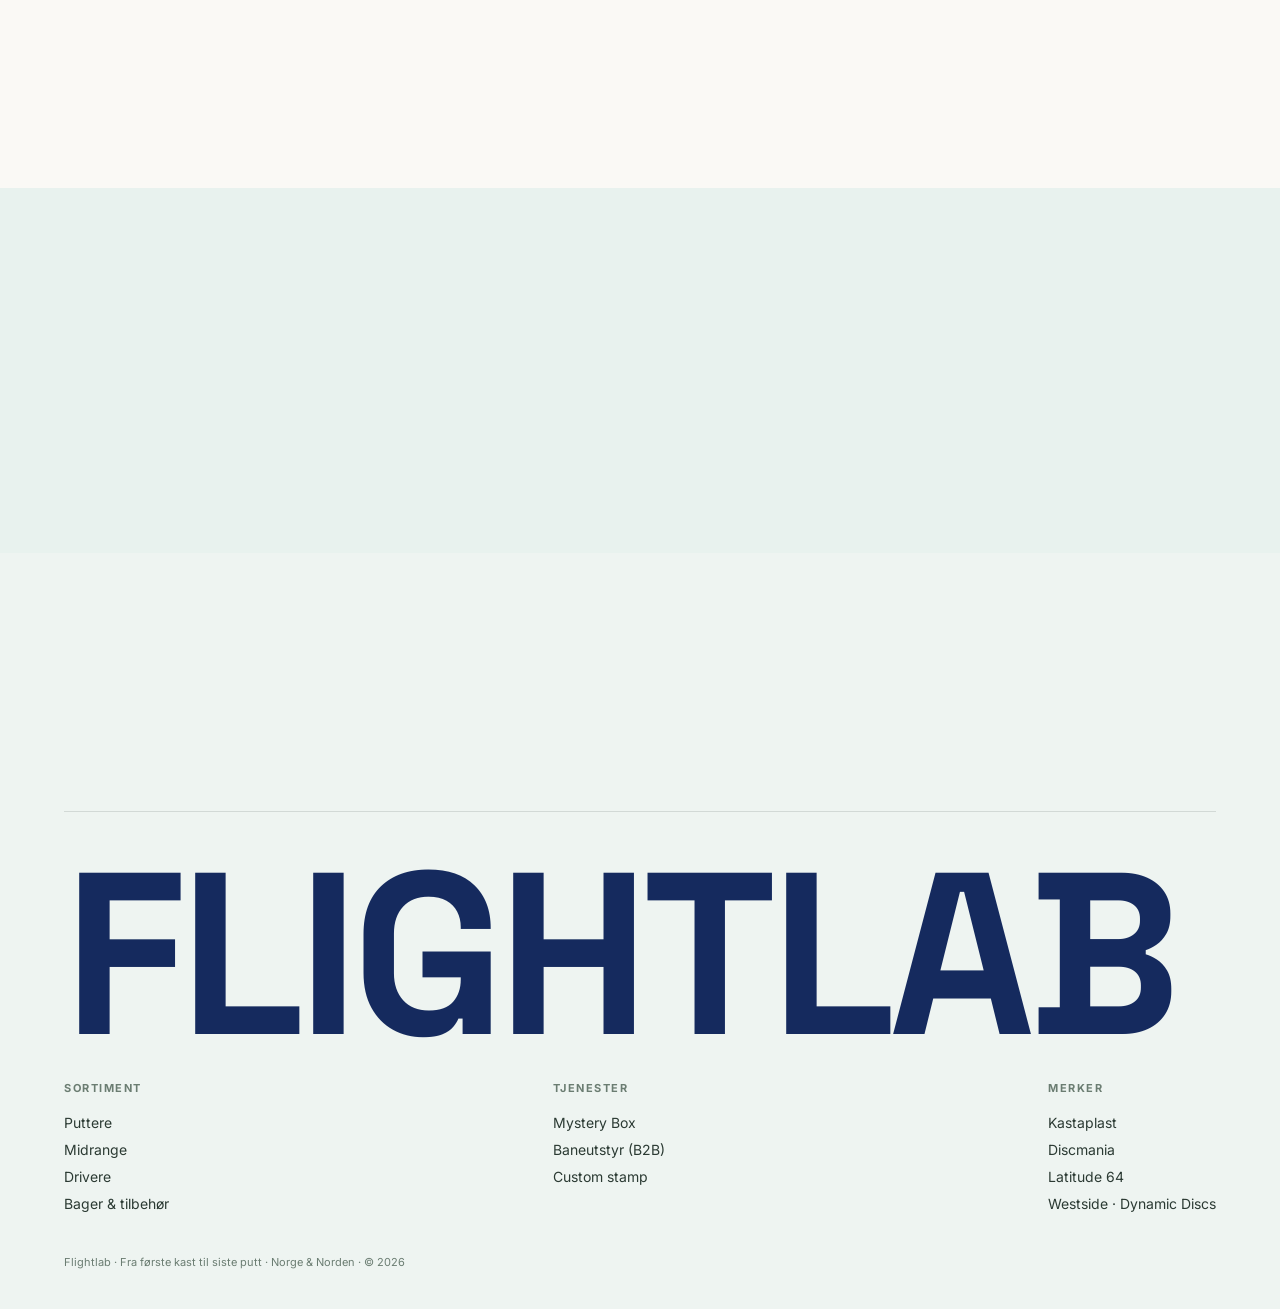
==== commit 5a5fa6ed: "feat(discer): catalogue filter by brand, type and price; smaller basket Basket. SCALE drops from 0.7" ====
--- a/animated-sites/flightlab-cinematic/index.html
+++ b/animated-sites/flightlab-cinematic/index.html
@@ -221,6 +221,41 @@
   .disc-group{margin-bottom:26px}
   .disc-group .gt h3{font-size:16px}}
 .disc-group{margin-bottom:40px}
+/* ---- catalogue filter ---- */
+.filterbtn{display:inline-flex;align-items:center;gap:7px;vertical-align:middle;margin-left:14px;
+  font-family:var(--b);font-size:13px;font-weight:600;color:var(--ink);cursor:pointer;
+  padding:8px 15px;border-radius:999px;border:1px solid var(--glassbrd);background:var(--glass2);
+  box-shadow:inset 0 1px 0 rgba(255,255,255,.7),0 3px 12px rgba(10,22,20,.07);
+  -webkit-tap-highlight-color:transparent;transition:border-color .2s,box-shadow .2s}
+.filterbtn:hover{border-color:rgba(255,107,53,.5)}
+.filterbtn[aria-expanded="true"]{border-color:var(--signal);color:var(--signal)}
+.filterbtn.pressing{transform:scale(.93)!important;transition:transform .1s ease-out!important}
+.fcount{display:inline-flex;align-items:center;justify-content:center;min-width:18px;height:18px;padding:0 5px;
+  border-radius:999px;background:var(--signal);color:#fff;font-size:11px;font-weight:700}
+.filterpanel{margin:0 0 26px;padding:18px 20px;border:1px solid var(--line);border-radius:18px;
+  background:linear-gradient(180deg,rgba(255,255,255,.7),rgba(255,255,255,.45));
+  display:grid;gap:16px;grid-template-columns:repeat(auto-fit,minmax(190px,1fr))}
+.filterpanel[hidden]{display:none}
+.fgroup h4{font-family:var(--h);font-weight:600;font-size:12px;letter-spacing:.08em;text-transform:uppercase;
+  color:var(--mut);margin-bottom:10px}
+.fchips{display:flex;flex-wrap:wrap;gap:7px}
+.fchip{font-family:var(--b);font-size:12.5px;font-weight:500;color:var(--ink);cursor:pointer;
+  padding:6px 12px;border-radius:999px;border:1px solid var(--line);background:rgba(255,255,255,.7);
+  -webkit-tap-highlight-color:transparent;transition:background .18s,border-color .18s,color .18s}
+.fchip:hover{border-color:rgba(255,107,53,.45)}
+.fchip[aria-pressed="true"]{background:var(--forest);border-color:var(--forest);color:#fff}
+.fchip.pressing{transform:scale(.92)!important;transition:transform .1s ease-out!important}
+.frow{grid-column:1/-1;display:flex;align-items:center;justify-content:space-between;gap:12px;
+  border-top:1px solid var(--line);padding-top:13px}
+.fres{font-size:12.5px;color:var(--mut)}
+.fclear,.flink{font-family:var(--b);font-size:12.5px;font-weight:600;color:var(--signal);cursor:pointer;
+  background:none;border:none;padding:4px 2px;-webkit-tap-highlight-color:transparent}
+.fempty{text-align:center;color:var(--mut);font-size:14px;padding:34px 0}
+.fempty[hidden]{display:none}
+@media(max-width:560px){
+  .filterbtn{margin-left:10px;font-size:12px;padding:7px 13px}
+  .filterpanel{padding:15px 15px;gap:14px;grid-template-columns:1fr}
+}
 .disc-group .gt{display:flex;align-items:baseline;gap:12px;margin-bottom:18px;border-bottom:1px solid var(--line);padding-bottom:12px}
 .disc-group .gt h3{font-family:var(--h);font-weight:600;font-size:20px;letter-spacing:-.01em}
 .disc-group .gt span{font-size:12px;color:var(--mut)}
@@ -354,10 +389,21 @@
   <div class="wrap">
     <div class="sec-head">
       <div><div class="eyebrow rv">// Side 1 · Discer</div>
-        <h2 class="rv" style="margin-top:12px">Våre <em>Discer</em></h2></div>
+        <h2 class="rv" style="margin-top:12px">Våre <em>Discer</em>
+          <button class="filterbtn" id="filterbtn" type="button" aria-expanded="false" aria-controls="filterpanel">
+            <svg width="15" height="15" viewBox="0 0 24 24" fill="none" stroke="currentColor" stroke-width="2" stroke-linecap="round"><path d="M3 5h18M6 12h12M10 19h4"/></svg>
+            Filter<span class="fcount" id="fcount" hidden></span>
+          </button></h2></div>
       <p class="rv">Femten modeller fra fem merker — putter, approach, midrange, fairway og distanse. Alle til én fast pris: 179 kr.</p>
     </div>
+    <div class="filterpanel" id="filterpanel" hidden>
+      <div class="fgroup"><h4>Merke</h4><div class="fchips" id="fbrand"></div></div>
+      <div class="fgroup"><h4>Type</h4><div class="fchips" id="ftype"></div></div>
+      <div class="fgroup"><h4>Pris</h4><div class="fchips" id="fprice"></div></div>
+      <div class="frow"><span class="fres" id="fres"></span><button class="fclear" id="fclear" type="button">Nullstill</button></div>
+    </div>
     <div id="disc-groups"></div>
+    <p class="fempty" id="fempty" hidden>Ingen discer passer filteret. <button class="flink" type="button" data-clear>Nullstill</button></p>
   </div>
 </section>
 
@@ -904,13 +950,83 @@
    '<span style="font-size:7px;letter-spacing:1px;color:rgba(250,249,245,.55);margin-top:3px">'+n.join(' · ')+'</span></div>'+
    '<div class="dl" style="transform:translateZ(7px);background:radial-gradient(ellipse 55% 35% at 30% 22%,rgba(255,255,255,.32),rgba(255,255,255,.06) 45%,transparent 65%)"></div>'+
    '</div></div>';}
+/* Prices come from Shopify as window.FL_PRICE, keyed by product handle.
+   The flat 179 kr is only a fallback for viewing this file on its own. */
+const FLPRICE=(typeof window!=='undefined'&&window.FL_PRICE)||{};
+const priceOf=d=>{const p=FLPRICE[d.h];return p&&isFinite(p.amount)?+p.amount:179};
+const priceText=d=>{const p=FLPRICE[d.h];return p&&p.text?p.text:'179 kr'};
+
 function card(d){return '<a class="pcard rv" href="/products/'+d.h+'"><div class="dw">'+disc3(d.b,d.m,d.n)+'</div><div class="shadow"></div>'+
-  '<h3>'+d.b+' '+d.m+'</h3><span class="cls">'+d.c+'</span><span class="fn">'+d.n.join(' · ')+'</span><span class="pr">179 kr</span></a>';}
-document.getElementById('disc-groups').innerHTML=CLASS_ORDER.map(([key,title,sub])=>{
-  const items=DISCS.filter(d=>d.c===key);if(!items.length)return '';
-  return '<div class="disc-group"><div class="gt rv"><h3>'+title+'</h3><span>'+sub+' · '+items.length+' modeller</span></div>'+
-    '<div class="pgrid">'+items.map(card).join('')+'</div></div>';
-}).join('');
+  '<h3>'+d.b+' '+d.m+'</h3><span class="cls">'+d.c+'</span><span class="fn">'+d.n.join(' · ')+'</span><span class="pr">'+priceText(d)+'</span></a>';}
+
+/* ---- catalogue filter: brand, type, price ---- */
+const F={brand:new Set(),type:new Set(),sort:''};
+const groupsEl=document.getElementById('disc-groups');
+
+function renderDiscs(first){
+  let items=DISCS.filter(d=>(!F.brand.size||F.brand.has(d.b))&&(!F.type.size||F.type.has(d.c)));
+  if(F.sort){
+    /* A price sort is global, so the per-class grouping is dropped while
+       it is active — otherwise you would only be sorting within a class. */
+    items=items.slice().sort((a,b)=>F.sort==='asc'?priceOf(a)-priceOf(b):priceOf(b)-priceOf(a));
+    groupsEl.innerHTML=items.length?'<div class="disc-group"><div class="pgrid">'+items.map(card).join('')+'</div></div>':'';
+  }else{
+    groupsEl.innerHTML=CLASS_ORDER.map(([key,title,sub])=>{
+      const g=items.filter(d=>d.c===key);if(!g.length)return '';
+      return '<div class="disc-group"><div class="gt rv"><h3>'+title+'</h3><span>'+sub+' · '+g.length+' modeller</span></div>'+
+        '<div class="pgrid">'+g.map(card).join('')+'</div></div>';
+    }).join('');
+  }
+  const empty=document.getElementById('fempty');if(empty)empty.hidden=items.length>0;
+  const n=F.brand.size+F.type.size+(F.sort?1:0);
+  const c=document.getElementById('fcount');if(c){c.hidden=!n;c.textContent=n||''}
+  const res=document.getElementById('fres');
+  if(res)res.textContent=items.length===DISCS.length?'Viser alle '+DISCS.length+' discer'
+    :items.length+' av '+DISCS.length+' discer';
+  /* First paint keeps the scroll reveal; later re-renders show at once, so
+     filtering does not look like a blank grid. */
+  if(first)groupsEl.querySelectorAll('.rv').forEach(el=>io.observe(el));
+  else groupsEl.querySelectorAll('.rv').forEach(el=>el.classList.add('in'));
+}
+
+(function(){
+  const btn=document.getElementById('filterbtn'),panel=document.getElementById('filterpanel');
+  if(!btn||!panel){renderDiscs(true);return}
+  const chip=(label,v)=>'<button class="fchip" type="button" role="switch" aria-pressed="false" data-v="'+v+'">'+label+'</button>';
+  const brands=[...new Set(DISCS.map(d=>d.b))].sort((a,b)=>a.localeCompare(b,'no'));
+  document.getElementById('fbrand').innerHTML=brands.map(b=>chip(b,b)).join('');
+  document.getElementById('ftype').innerHTML=CLASS_ORDER
+    .filter(([k])=>DISCS.some(d=>d.c===k)).map(([k,title])=>chip(title,k)).join('');
+  document.getElementById('fprice').innerHTML=chip('Lav til høy','asc')+chip('Høy til lav','desc');
+
+  btn.addEventListener('click',()=>{
+    const open=btn.getAttribute('aria-expanded')==='true';
+    btn.setAttribute('aria-expanded',String(!open));panel.hidden=open;
+  });
+  panel.addEventListener('click',e=>{
+    const t=e.target.closest('.fchip');
+    if(t){
+      const v=t.dataset.v,grp=t.parentElement.id;
+      if(grp==='fprice'){                       // price is a single choice
+        const on=F.sort===v;F.sort=on?'':v;
+        [...t.parentElement.children].forEach(c=>c.setAttribute('aria-pressed',String(!on&&c===t)));
+      }else{
+        const set=grp==='fbrand'?F.brand:F.type;
+        if(set.has(v)){set.delete(v);t.setAttribute('aria-pressed','false')}
+        else{set.add(v);t.setAttribute('aria-pressed','true')}
+      }
+      renderDiscs(false);return;
+    }
+    if(e.target.closest('#fclear'))clearAll();
+  });
+  document.addEventListener('click',e=>{if(e.target.closest('[data-clear]'))clearAll()});
+  function clearAll(){
+    F.brand.clear();F.type.clear();F.sort='';
+    panel.querySelectorAll('.fchip').forEach(c=>c.setAttribute('aria-pressed','false'));
+    renderDiscs(false);
+  }
+  renderDiscs(true);
+})();
 
 // bags (dedicated section)
 const BAGS=[
@@ -973,7 +1089,7 @@
 
 /* ===== Apple-style press feedback (pointer-based so iOS Safari honours it) ===== */
 (function(){
-  const SEL='.pcard,.acard,.btn,nav .nl a,.brand';
+  const SEL='.pcard,.acard,.btn,nav .nl a,.brand,.filterbtn,.fchip';
   addEventListener('pointerdown',e=>{const t=e.target.closest(SEL);if(t)t.classList.add('pressing');},{passive:true});
   const clear=()=>document.querySelectorAll('.pressing').forEach(el=>el.classList.remove('pressing'));
   ['pointerup','pointercancel','pointerleave','dragstart','scroll'].forEach(ev=>addEventListener(ev,clear,{passive:true}));
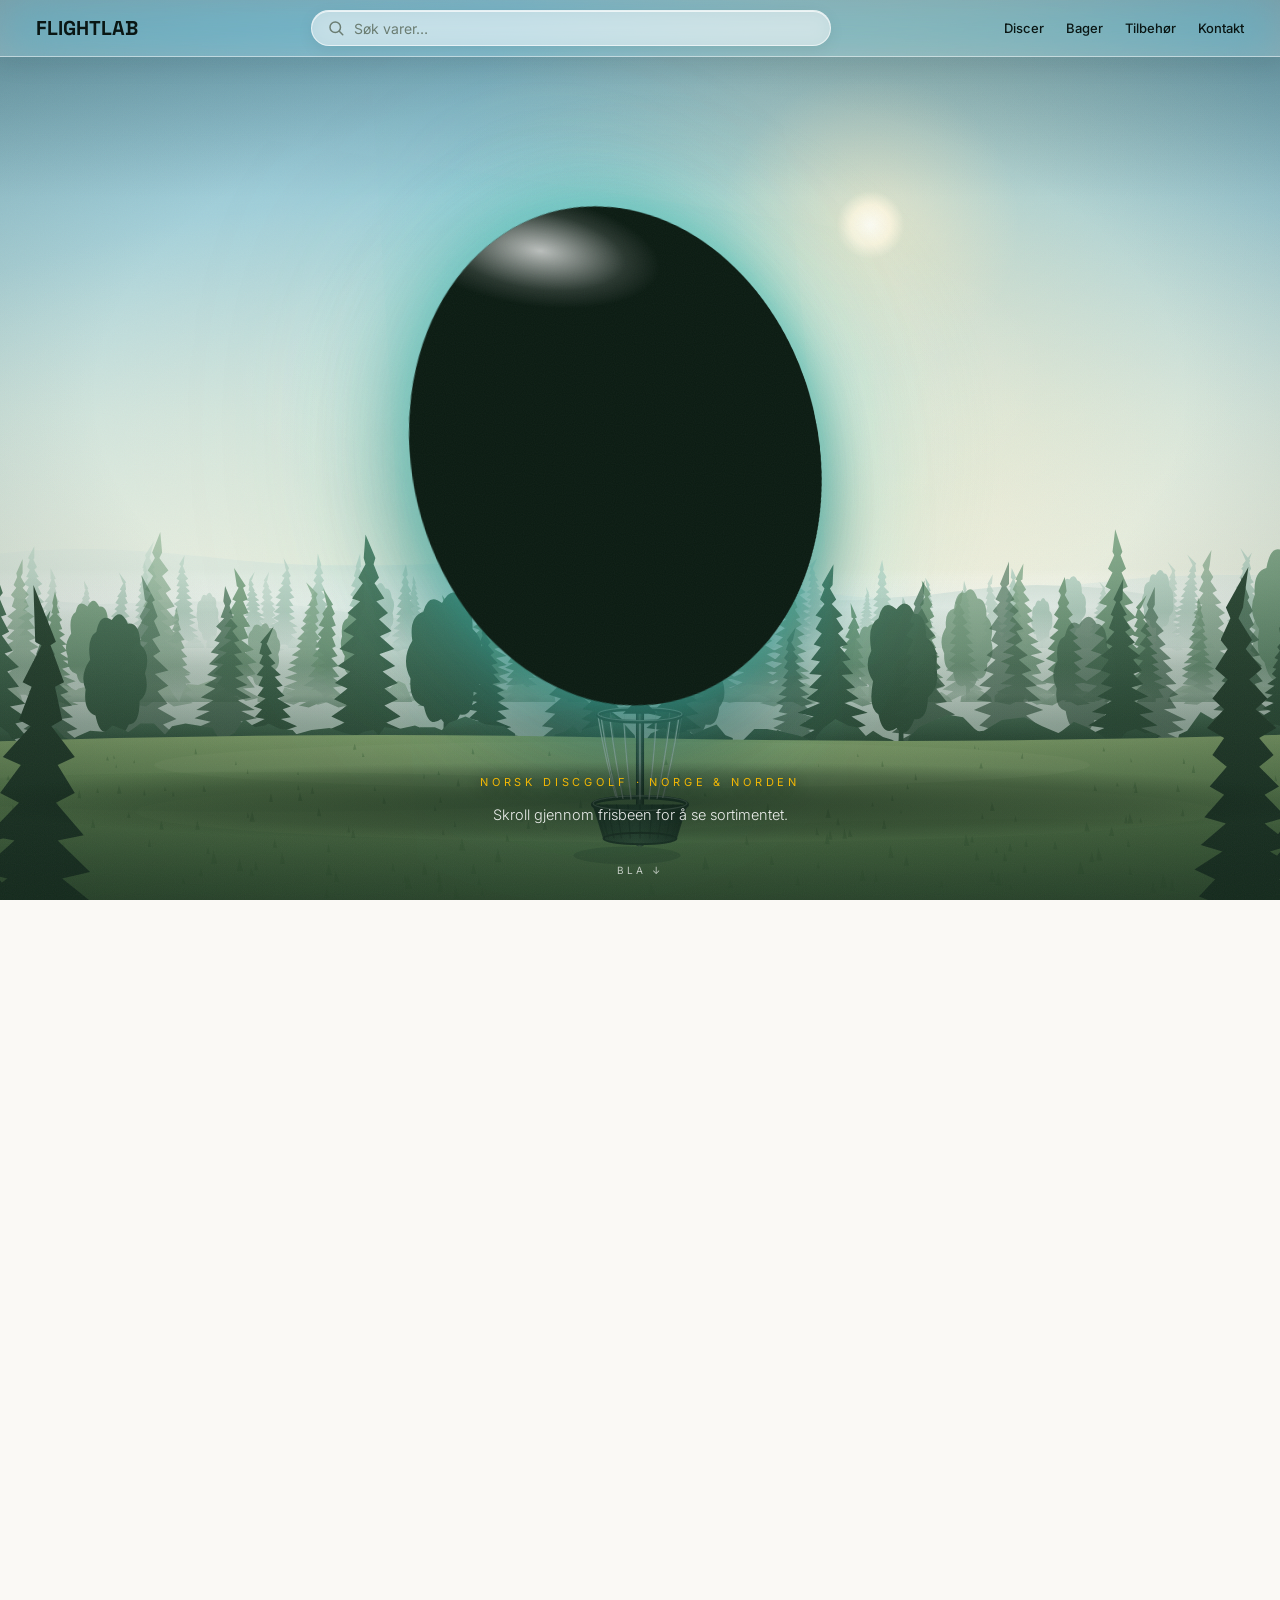
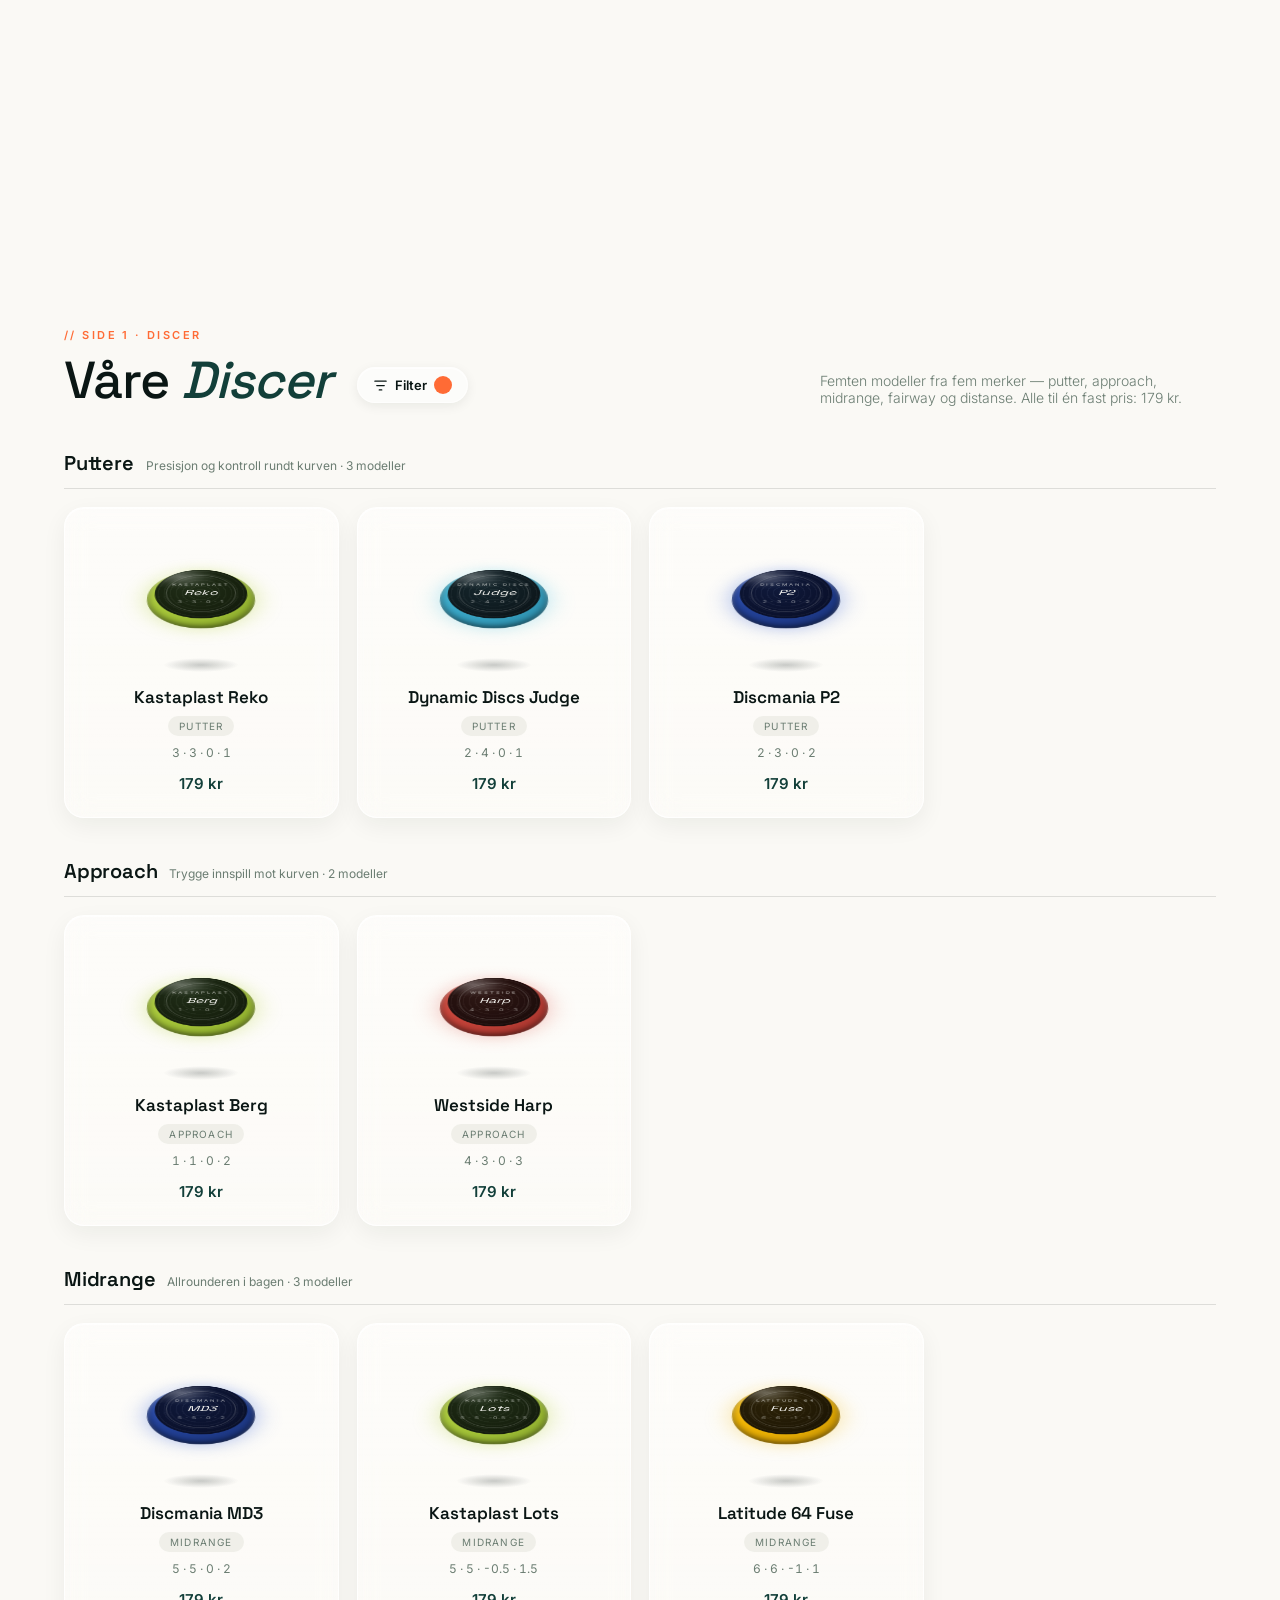
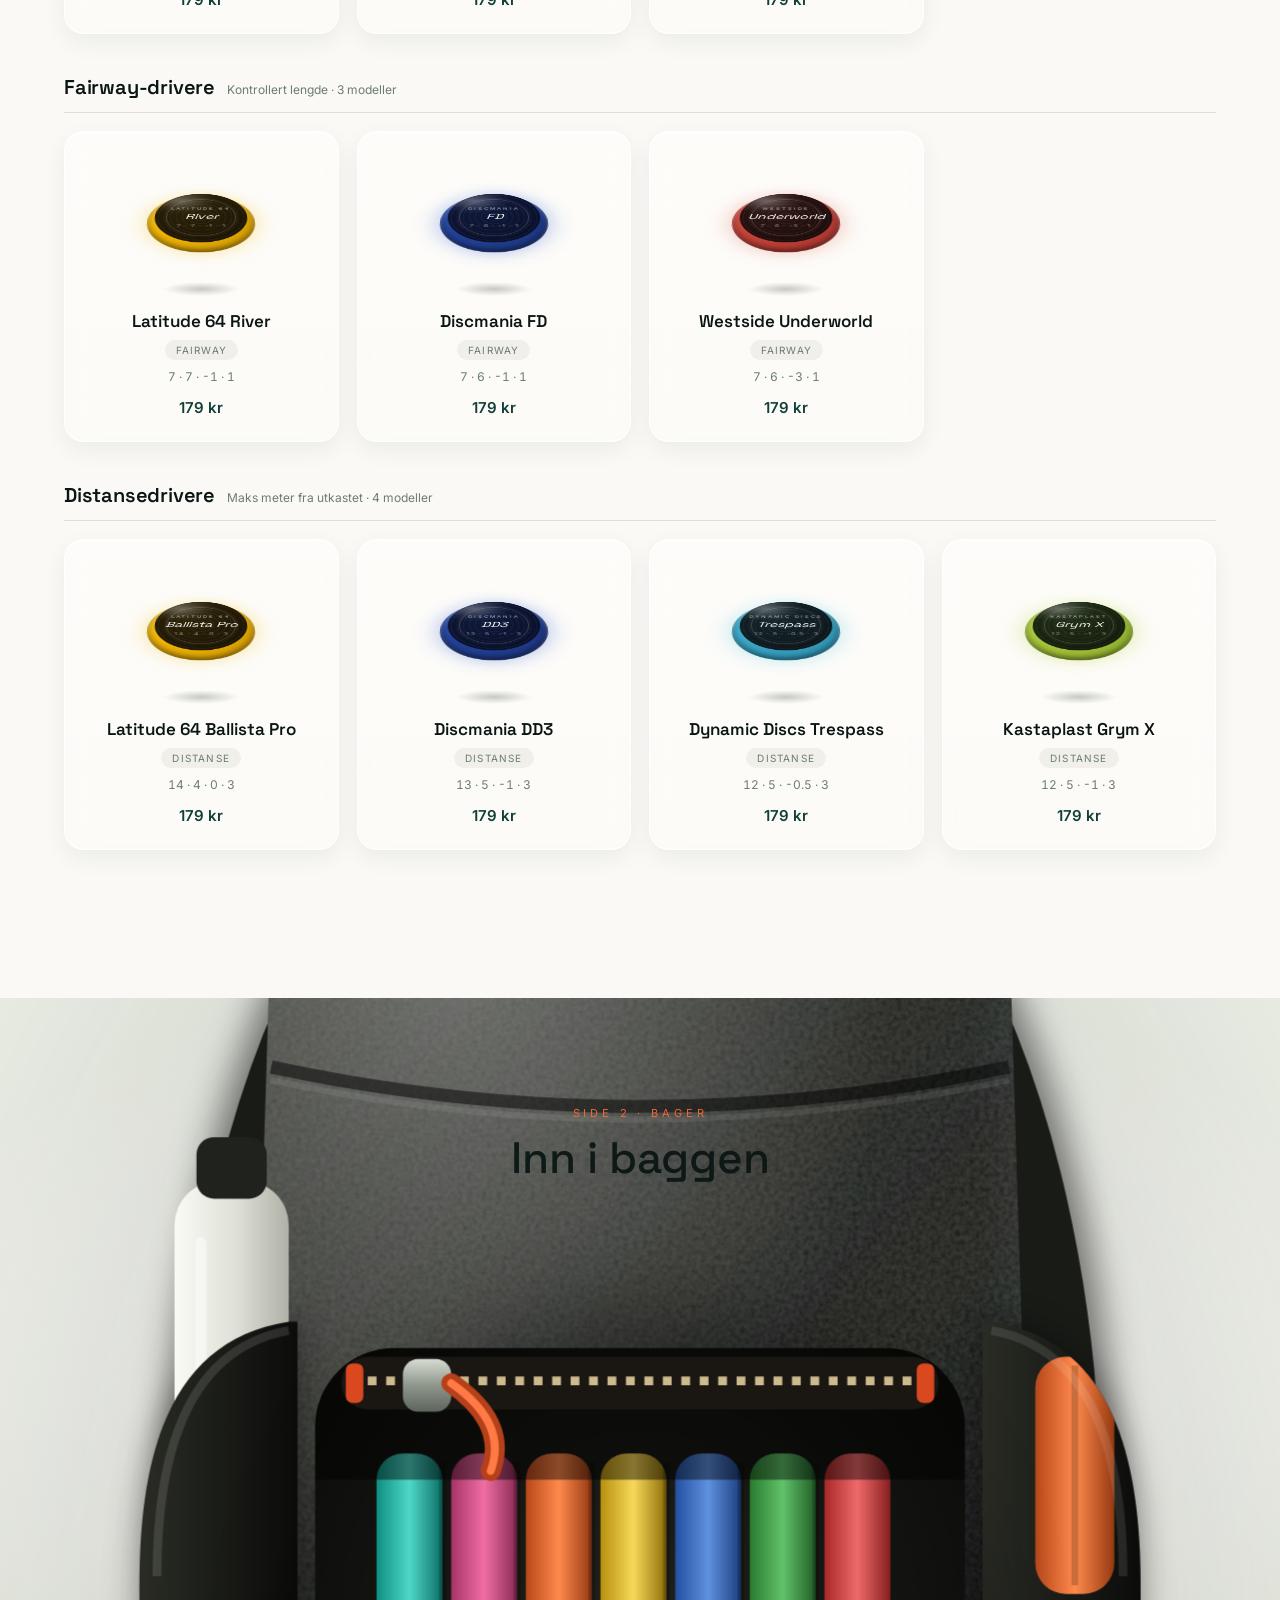
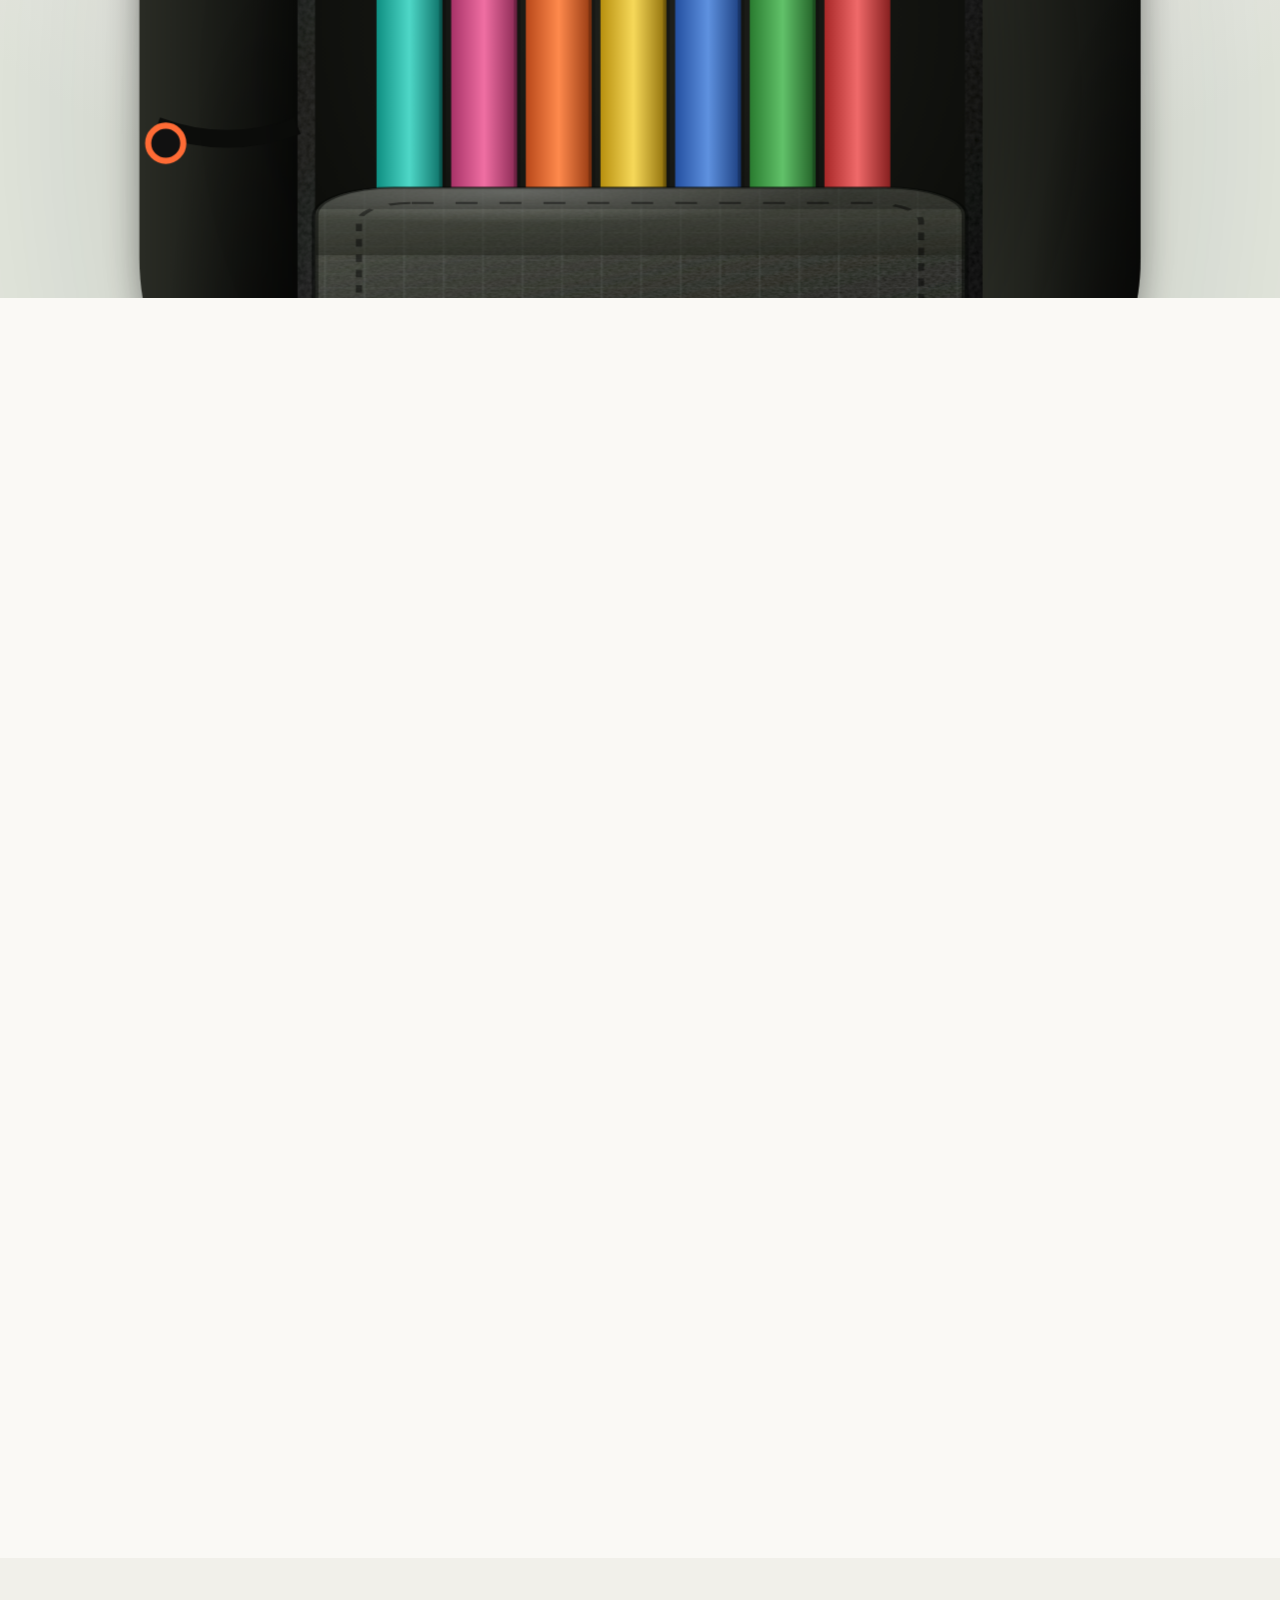
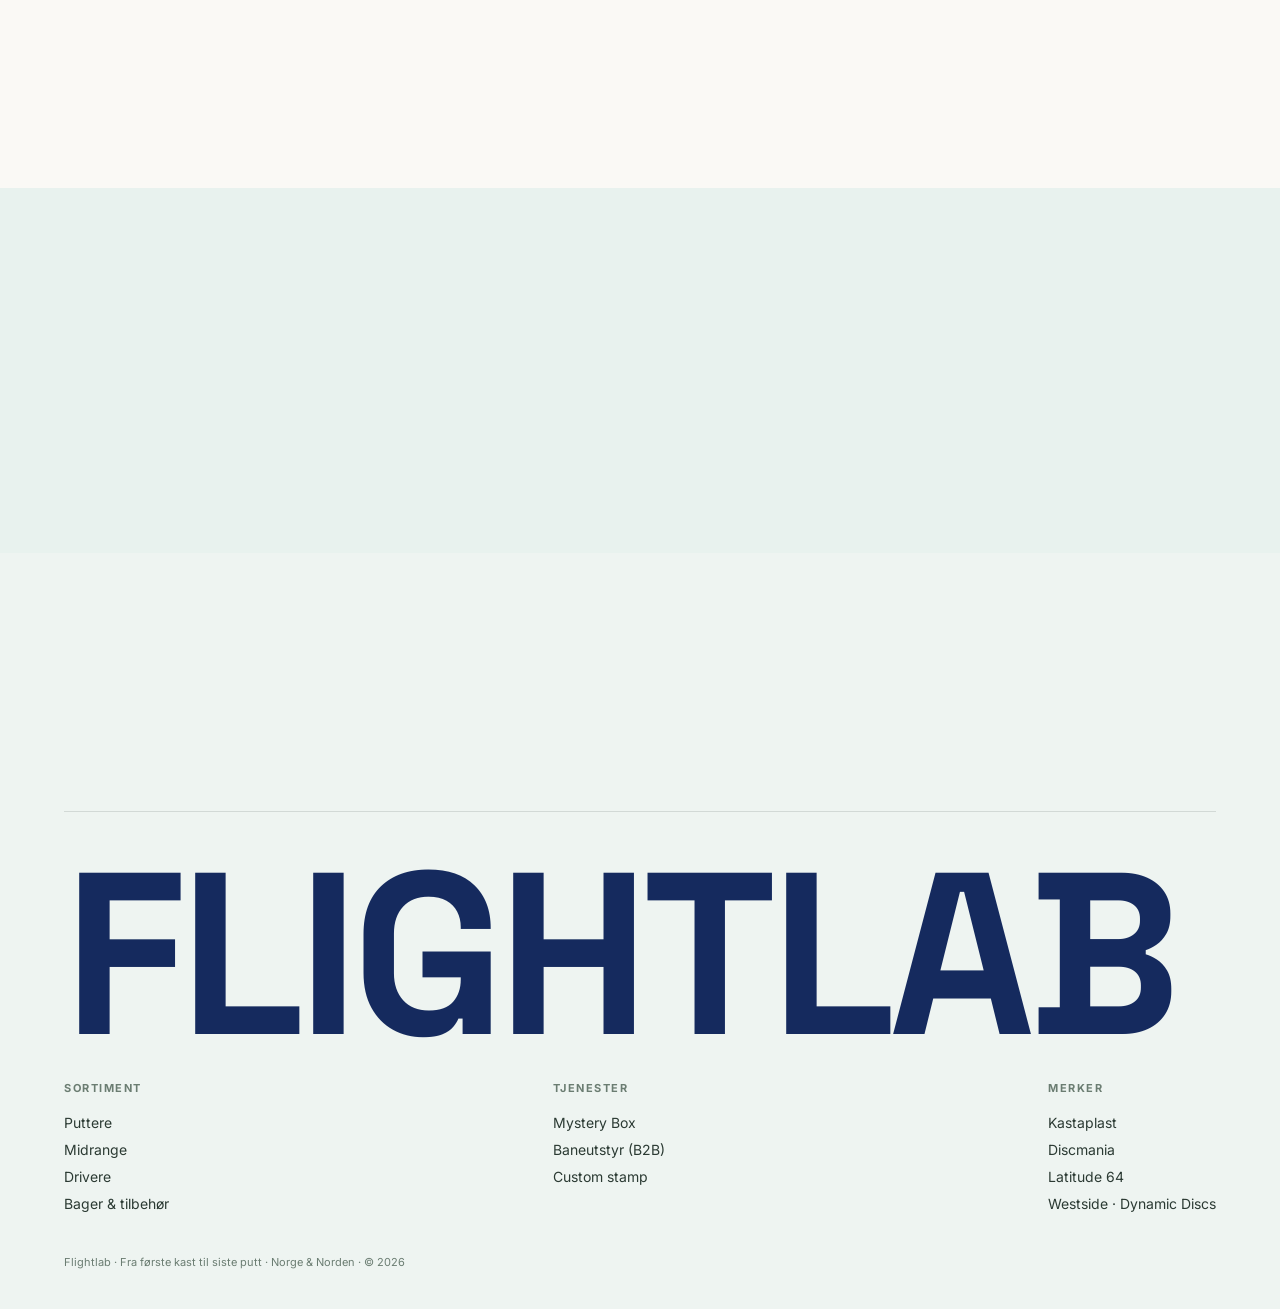
==== commit e6f3f22c: "style(bagportal): put the bag on the site background instead of a dark panel The bag zoom sat in a d" ====
--- a/animated-sites/flightlab-cinematic/index.html
+++ b/animated-sites/flightlab-cinematic/index.html
@@ -157,15 +157,17 @@
 #loader .brand{font-family:var(--h);font-weight:700;letter-spacing:.4em;text-indent:.4em;font-size:24px;color:#fff}
 #loader .ln{width:56px;height:1px;background:rgba(255,255,255,.25)}
 /* bag zoom portal (between discs and bags) */
-#bagportal{position:relative;height:240vh;background:#f1f0ea}
+/* Same paper background as the rest of the site, so this reads as the bag
+   standing on the page rather than a dark panel dropped into it. */
+#bagportal{position:relative;height:240vh;background:var(--paper)}
 #bagportal .pin{position:sticky;top:0;height:100vh;overflow:hidden;display:flex;align-items:center;justify-content:center;
-  background:radial-gradient(58% 46% at 50% 44%,#1a3d2b,#0E1A13 72%,#081209)}
+  background:radial-gradient(62% 50% at 50% 44%,#fff,var(--paper) 58%,#eef1e8)}
 #bagportal .bagbig{width:min(52vmin,400px);height:min(66vmin,510px);position:relative;
   display:flex;align-items:center;justify-content:center;transform-origin:50% 50.5%; /* the zipper */
-  filter:drop-shadow(0 44px 90px rgba(0,0,0,.55));will-change:transform,opacity}
+  filter:drop-shadow(0 26px 54px rgba(14,26,19,.26));will-change:transform,opacity}
 #bagportal .bagbig svg{width:100%;height:100%;display:block}
-#bagportal .bpcap{position:absolute;z-index:3;top:12%;left:0;right:0;text-align:center;color:#fff;pointer-events:none;will-change:opacity}
-#bagportal .bpcap .k{font-size:11px;letter-spacing:.35em;text-transform:uppercase;color:var(--gold);margin-bottom:10px}
+#bagportal .bpcap{position:absolute;z-index:3;top:12%;left:0;right:0;text-align:center;color:var(--ink);pointer-events:none;will-change:opacity}
+#bagportal .bpcap .k{font-size:11px;letter-spacing:.35em;text-transform:uppercase;color:var(--signal);margin-bottom:10px}
 #bagportal .bpcap h2{font-family:var(--h);font-weight:500;font-size:clamp(24px,4vw,44px)}
 
 /* journey captions */
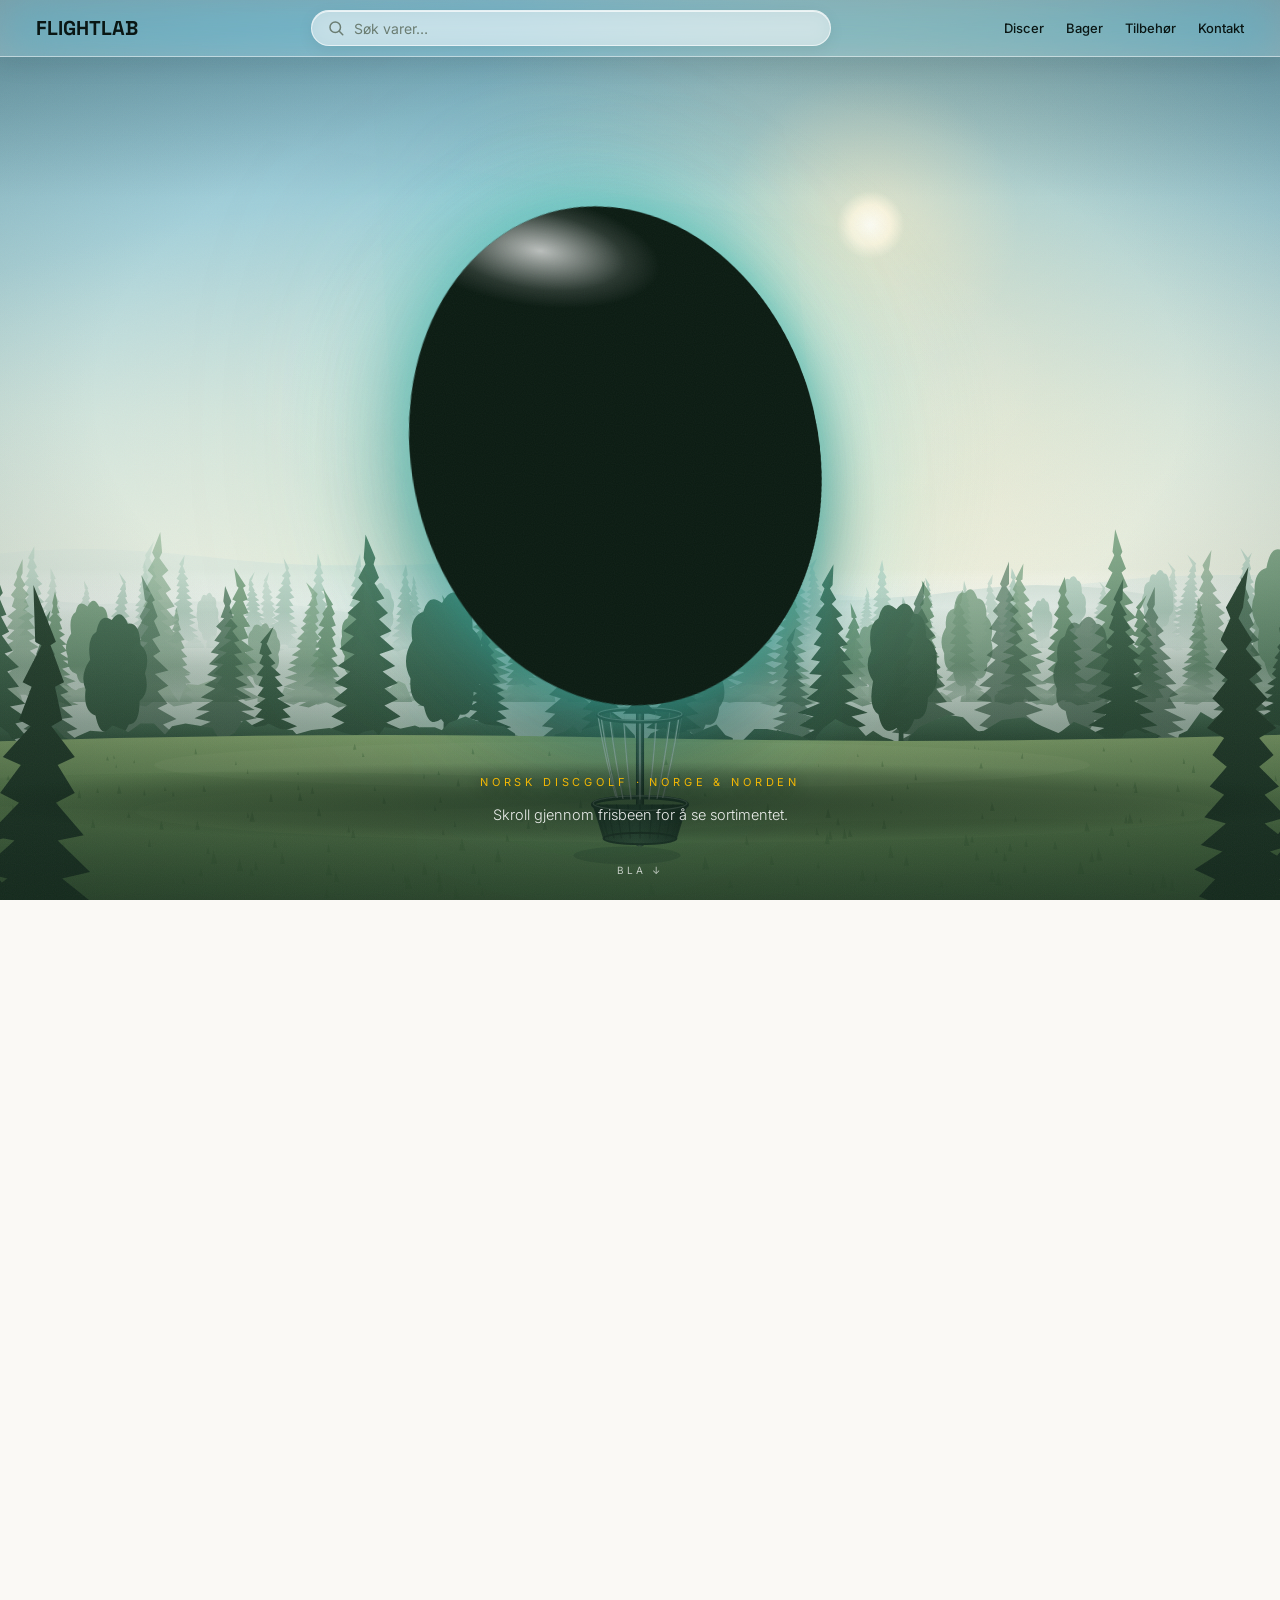
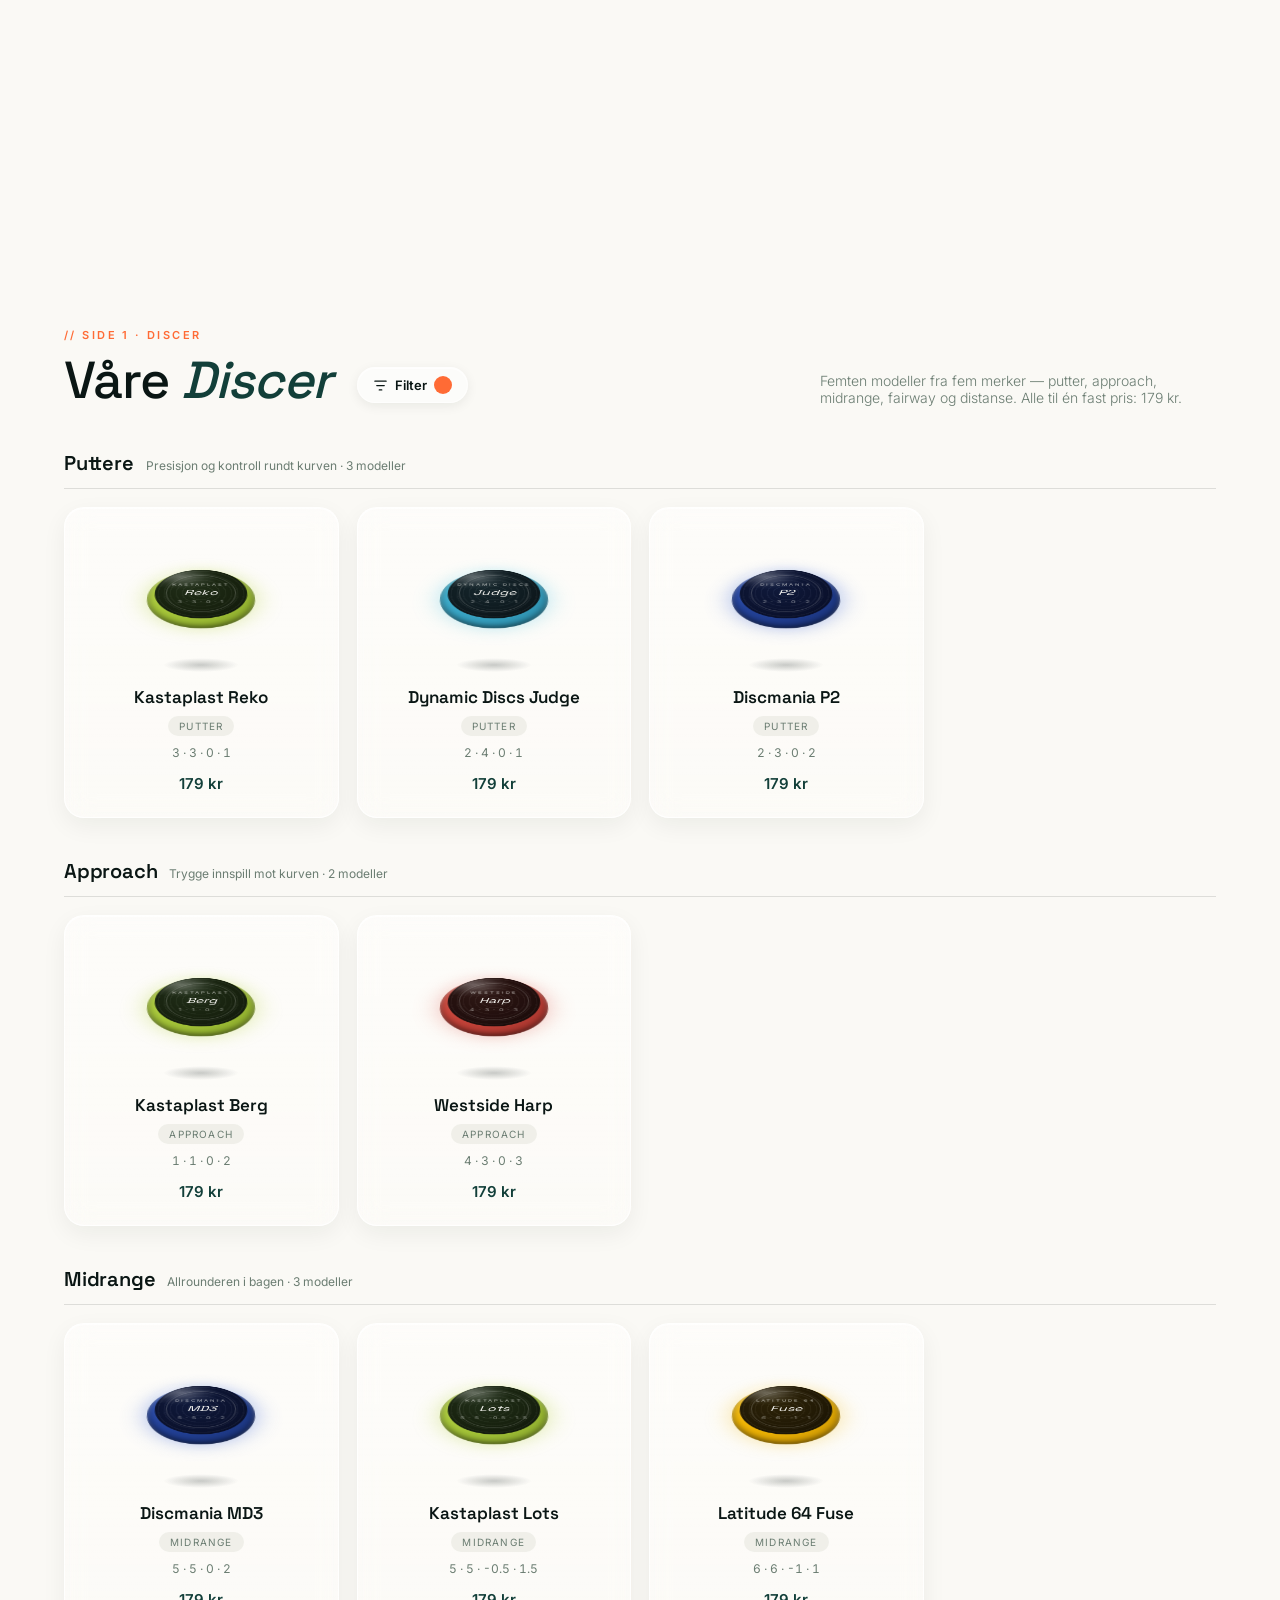
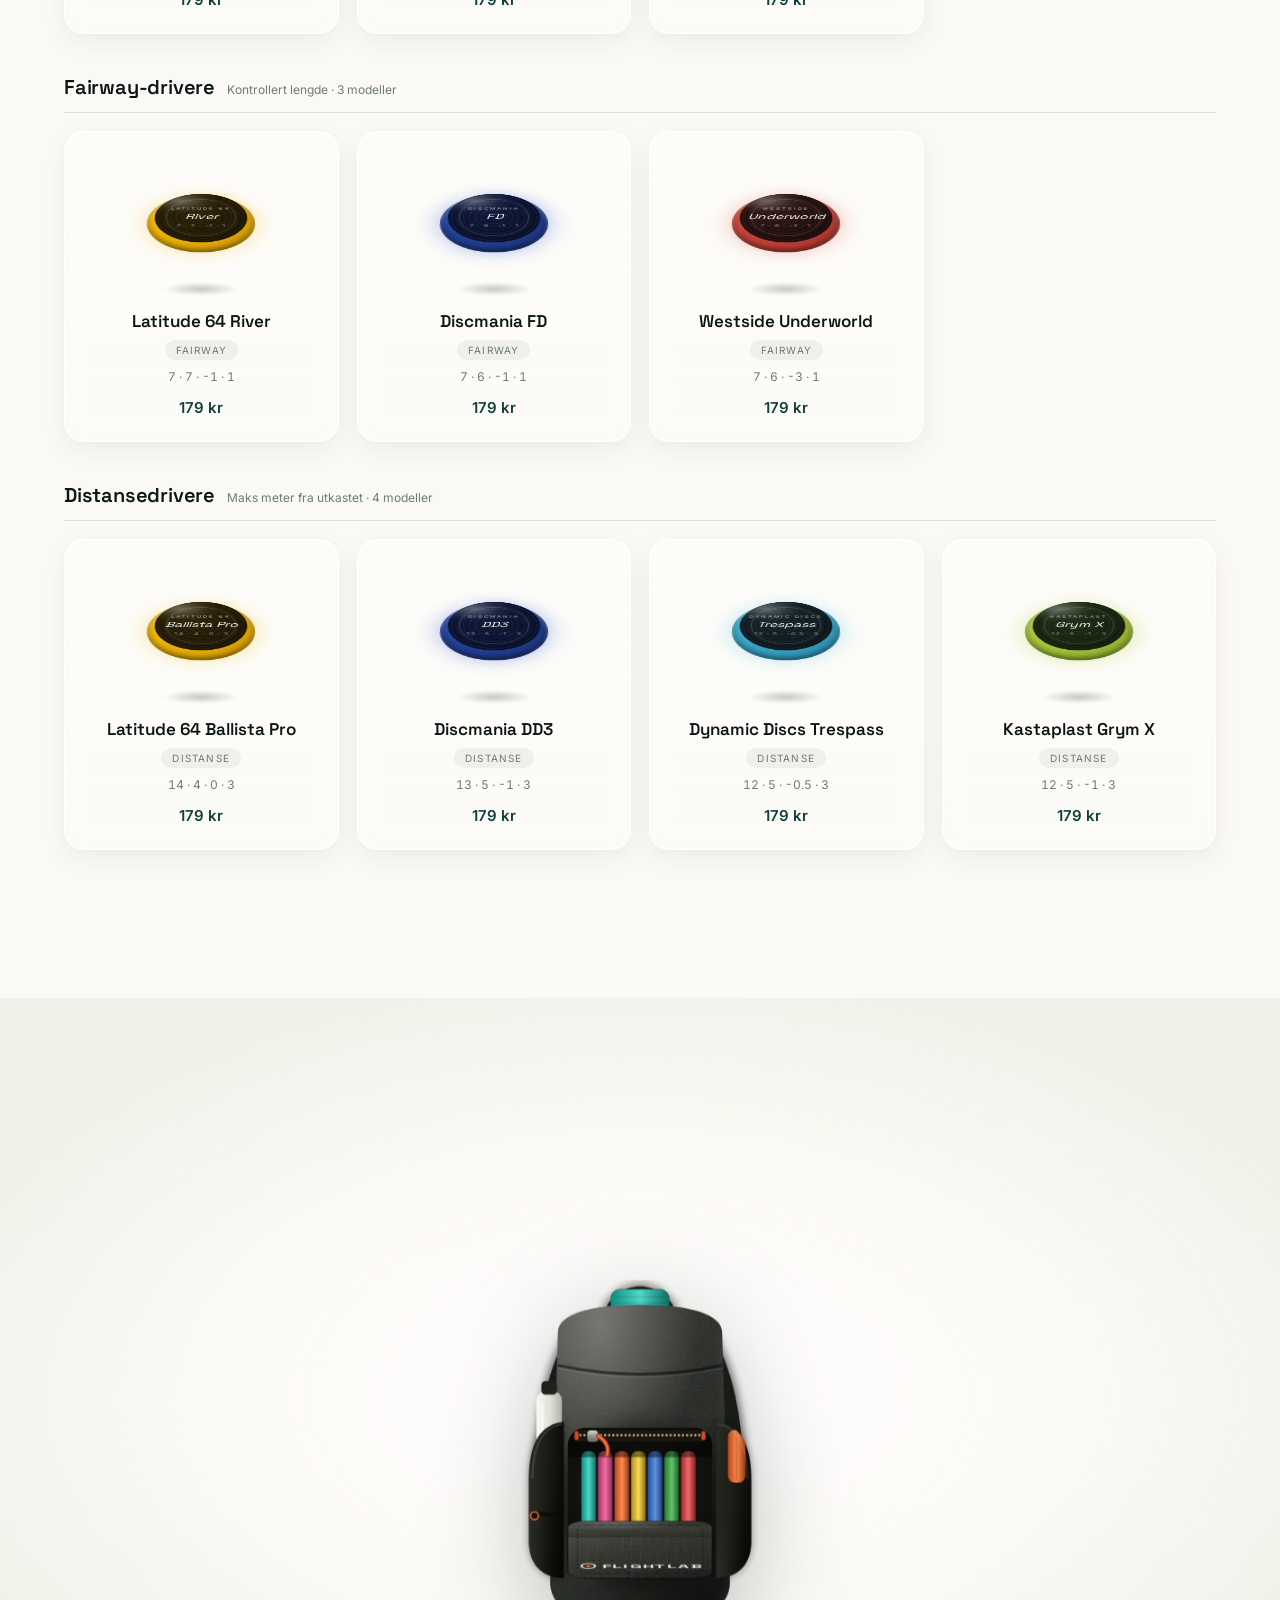
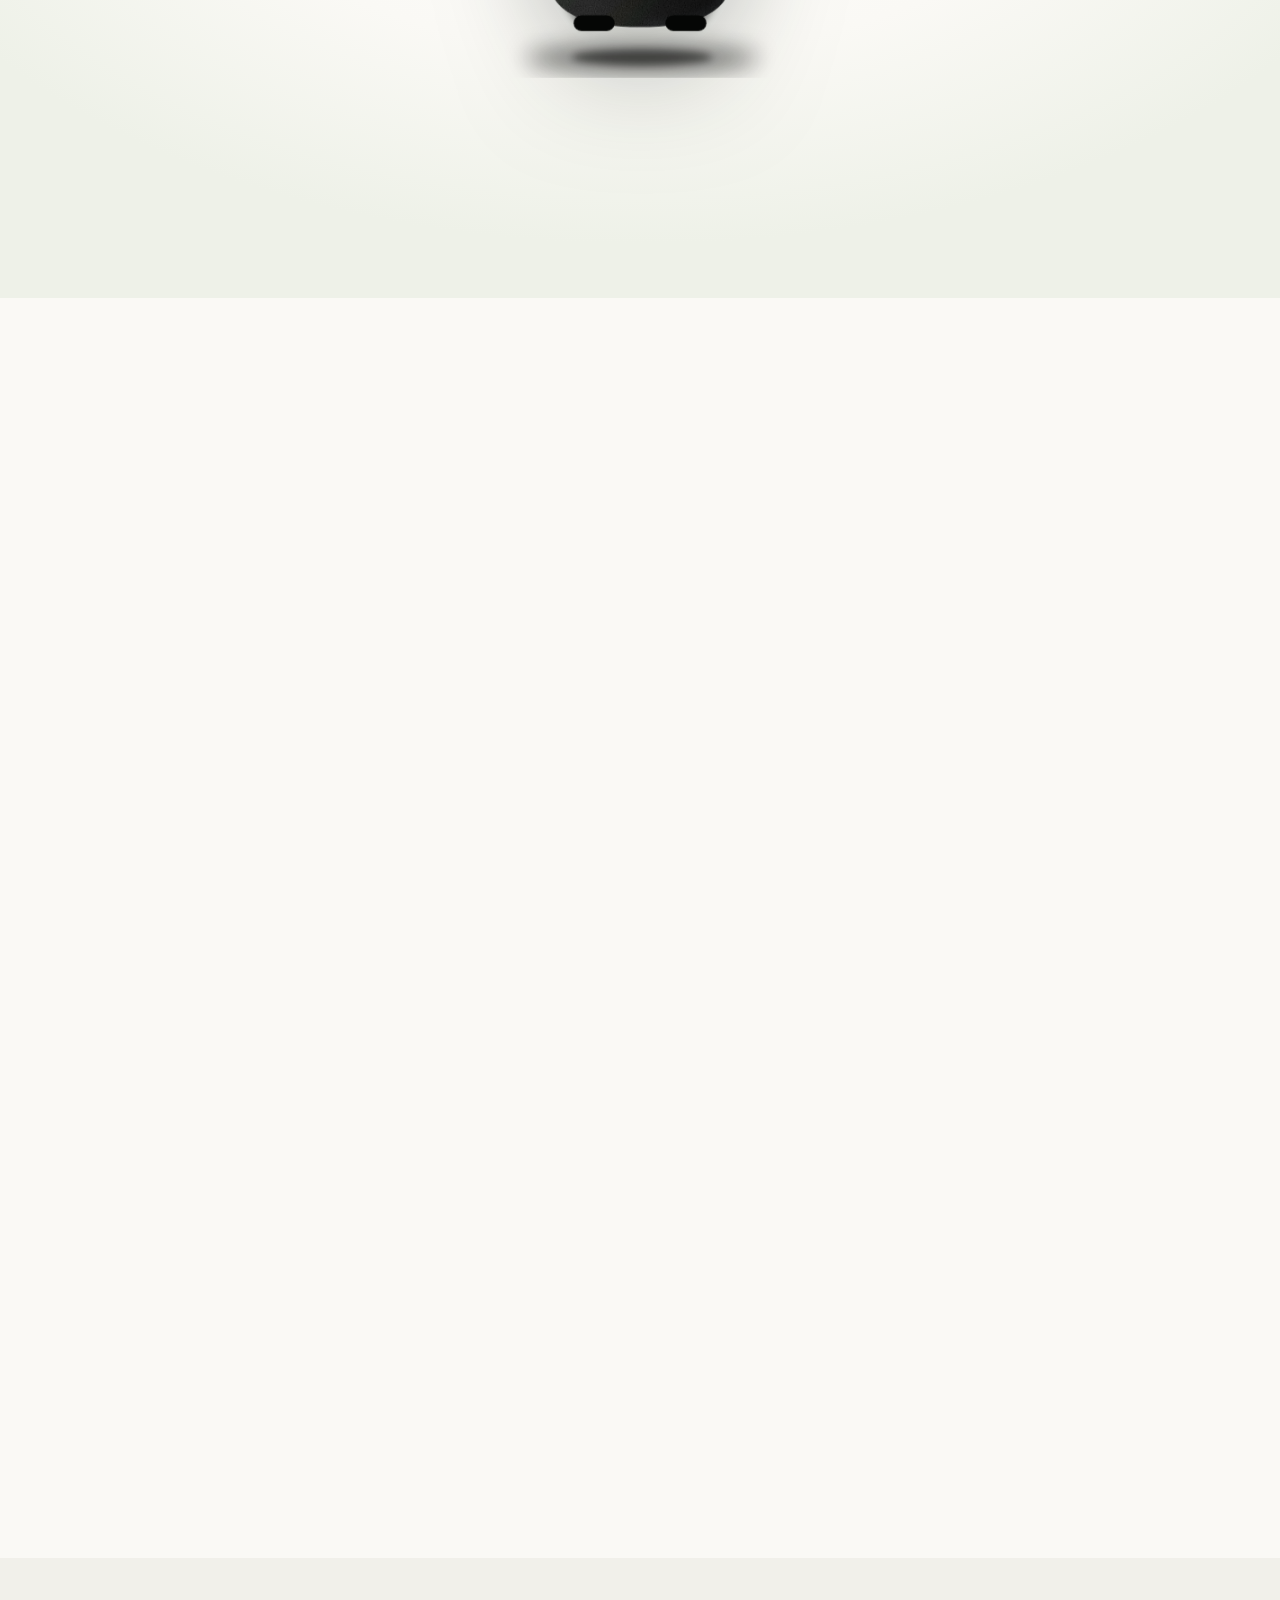
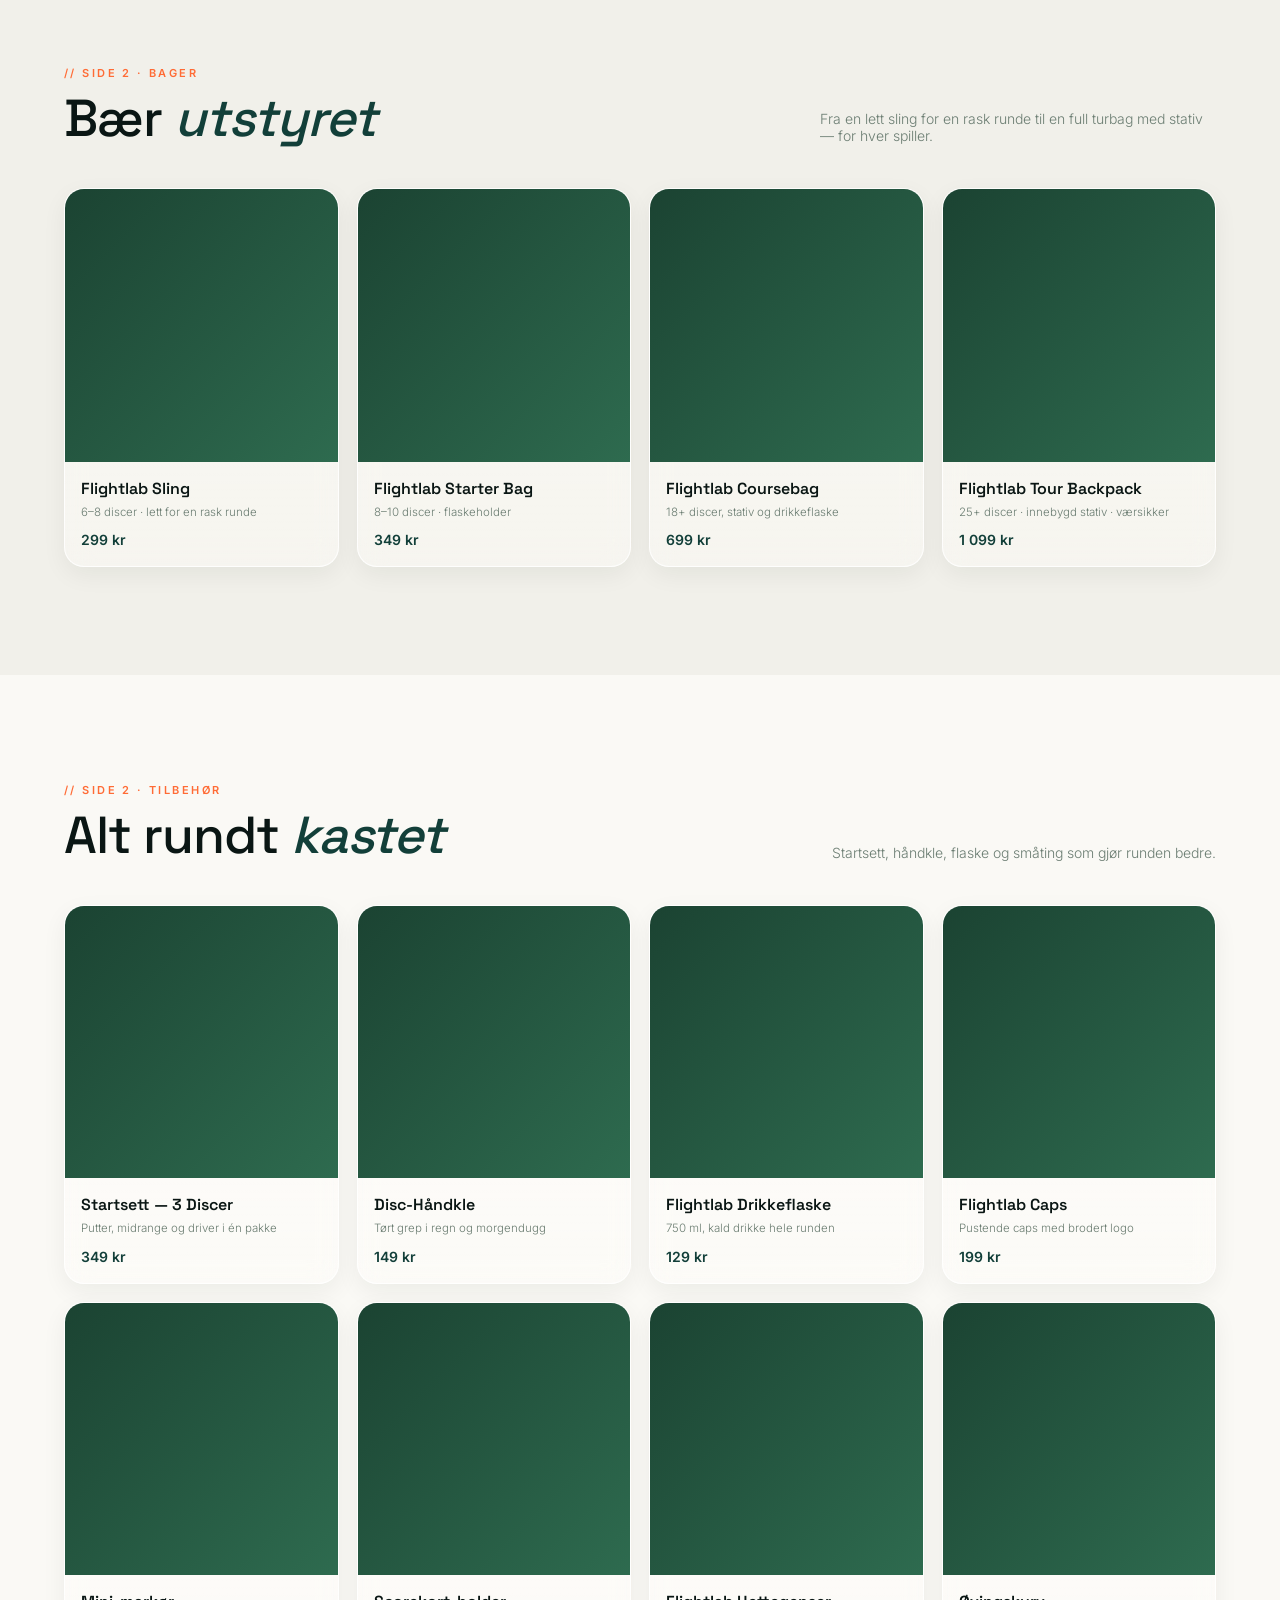
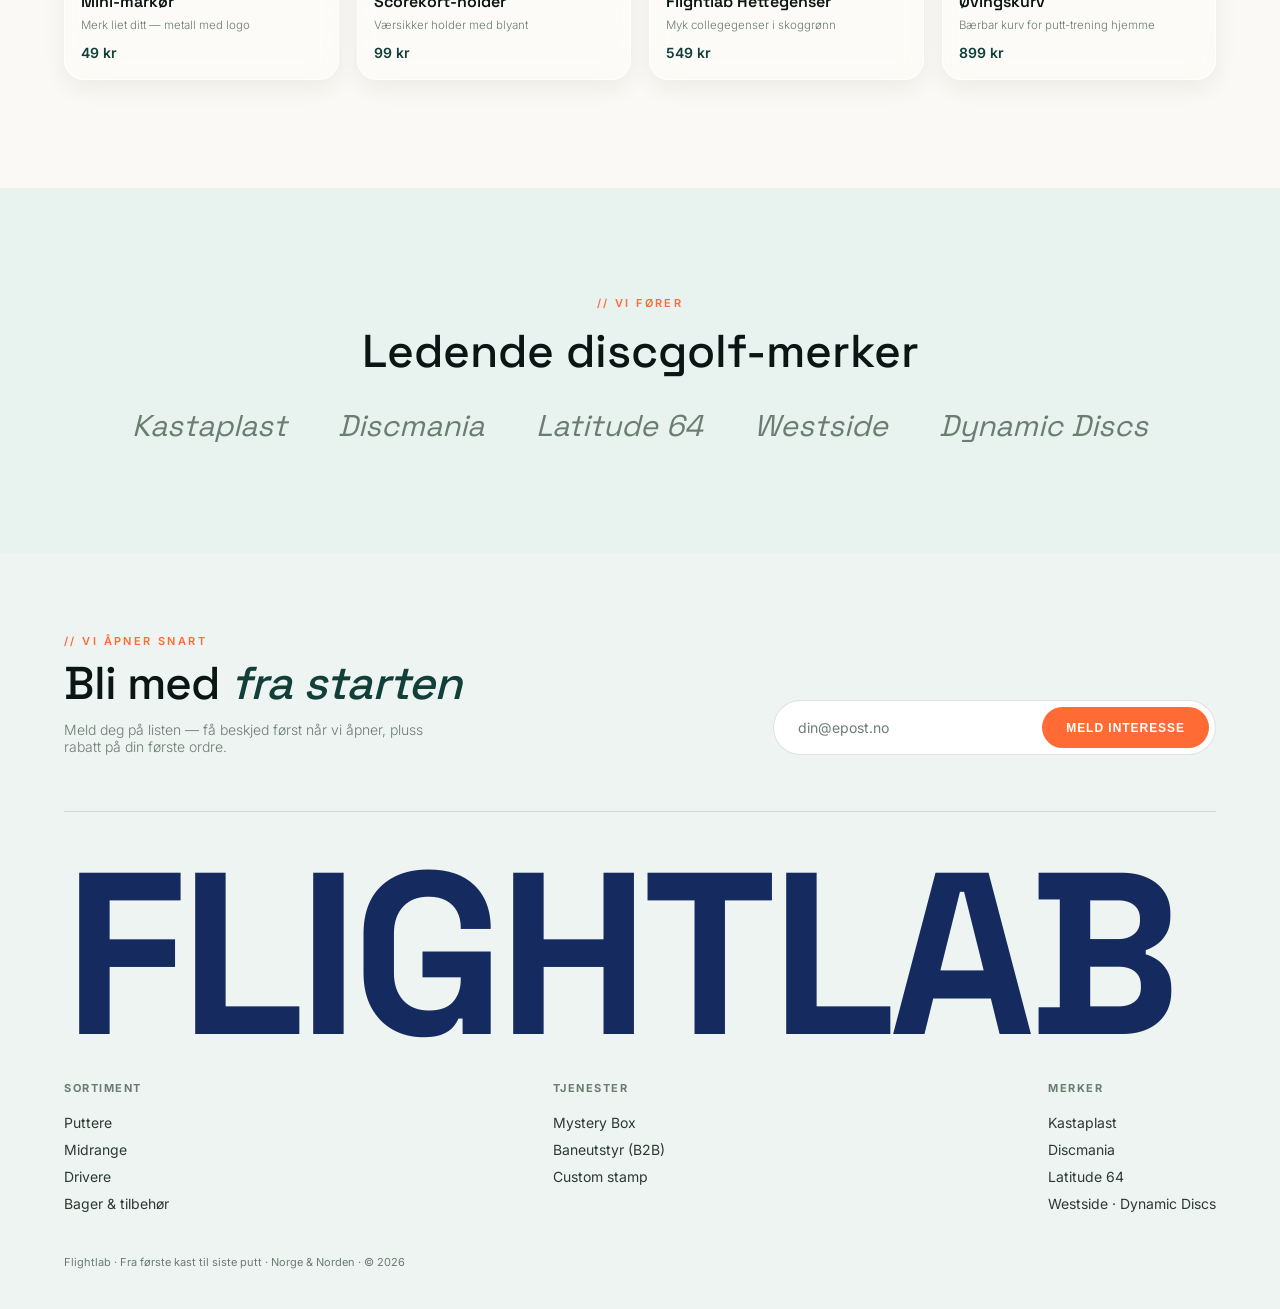
==== commit fb74925a: "perf(bagportal): give the zipper the middle of the scroll; cap zoom on phones Zipper. It ran from 8%" ====
--- a/animated-sites/flightlab-cinematic/index.html
+++ b/animated-sites/flightlab-cinematic/index.html
@@ -867,6 +867,10 @@
     '</svg>';
 })();
 
+/* Rasterising the bag SVG is the heaviest thing on this page, and the cost
+   grows with how far it is scaled up — vector art is re-rastered at each
+   new scale, unlike the hero photo. Cap the zoom lower on phones. */
+const ZBAG=TOUCH?5.5:9.9, ZHERO=TOUCH?13:19;
 let lastKey='';
 function loop(){
   // Only touch the hero when its section is actually on screen — avoids
@@ -875,7 +879,7 @@
   if(jr.bottom>0 && jr.top<innerHeight){
     const p=clamp(0,1,-jr.top/(jr.height-innerHeight));
     const e=smooth(p);
-    const s=1+Math.pow(e,1.6)*19;
+    const s=1+Math.pow(e,1.6)*ZHERO;
     const e2=smooth(clamp(0,1,(p-0.04)/0.3));
     const dx=((s-1)*e2*stW*0.21).toFixed(1), dy=((s-1)*e2*stW*0.115).toFixed(1);
     portal.style.transform='translate3d('+dx+'px,'+dy+'px,0) rotate('+(-e*9).toFixed(2)+'deg) scale('+s.toFixed(3)+')';
@@ -892,16 +896,24 @@
   // Bag portal — same, only while it's in view
   if(bagportal){const br=bagportal.getBoundingClientRect();
     if(br.bottom>0 && br.top<innerHeight){
-      const bp=clamp(0,1,-br.top/(br.height-innerHeight)),be=smooth(bp);
-      bagbig.style.transform='scale('+(0.9+be*9).toFixed(3)+')';
-      bagbig.style.opacity=(1-smooth(clamp(0,1,(bp-0.5)/0.4))).toFixed(3);
-      if(bpcap)bpcap.style.opacity=(1-smooth(clamp(0,1,(bp-0.35)/0.3))).toFixed(3);
-      const k=smooth(clamp(0,1,(bp-0.08)/0.3)),kq=k.toFixed(2);
+      const bp=clamp(0,1,-br.top/(br.height-innerHeight));
+      /* The zipper is the point of this section, so it gets the long middle
+         of the scroll to itself: the bag barely moves while it opens, and
+         only once it is fully open does the camera dive in. Previously the
+         zipper ran from 8% to 38% while the bag was already zooming and
+         fading, which made it read as a fast cut rather than an opening. */
+      const k=smooth(clamp(0,1,(bp-0.05)/0.57));      // opens 5% -> 62%
+      const dive=smooth(clamp(0,1,(bp-0.62)/0.38));
+      const z=0.9+smooth(clamp(0,1,bp/0.62))*0.28+Math.pow(dive,1.5)*(ZBAG-1.18);
+      bagbig.style.transform='scale('+z.toFixed(3)+')';
+      bagbig.style.opacity=(1-smooth(clamp(0,1,(bp-0.8)/0.2))).toFixed(3);
+      if(bpcap)bpcap.style.opacity=(1-smooth(clamp(0,1,(bp-0.3)/0.25))).toFixed(3);
+      const kq=k.toFixed(3);                          // finer than the old 2dp
       if(kq!==lastK){lastK=kq;
         if(bagslider)bagslider.setAttribute('transform','translate('+(-(k*104)).toFixed(1)+' 0)');
-        const fs=1-0.65*k;
+        const fs=1-0.62*k;
         if(bagflap)bagflap.setAttribute('transform','translate(0 '+(368*(1-fs)).toFixed(1)+') scale(1 '+fs.toFixed(3)+')');
-        if(bagint)bagint.setAttribute('opacity',Math.min(1,k*1.6).toFixed(3));
+        if(bagint)bagint.setAttribute('opacity',clamp(0,1,(k-0.1)/0.5).toFixed(3));
       }
     }
   }
